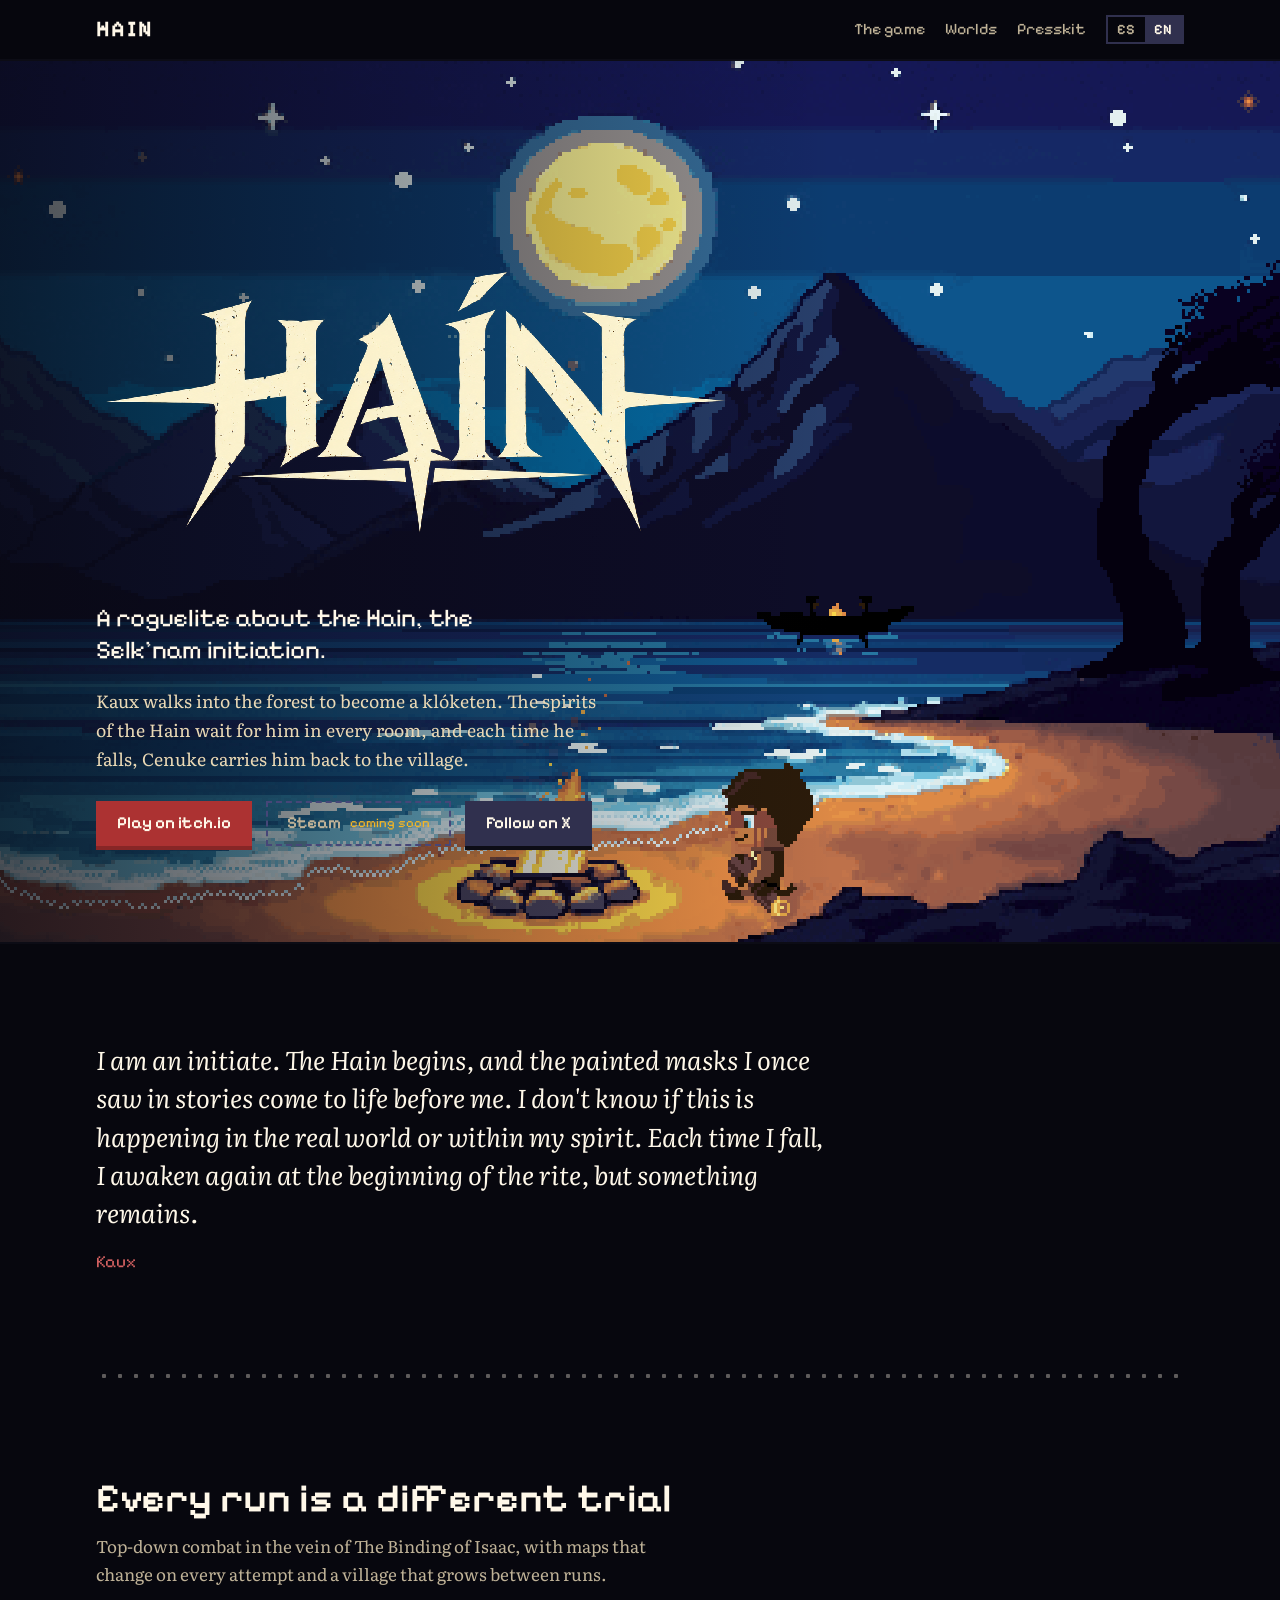
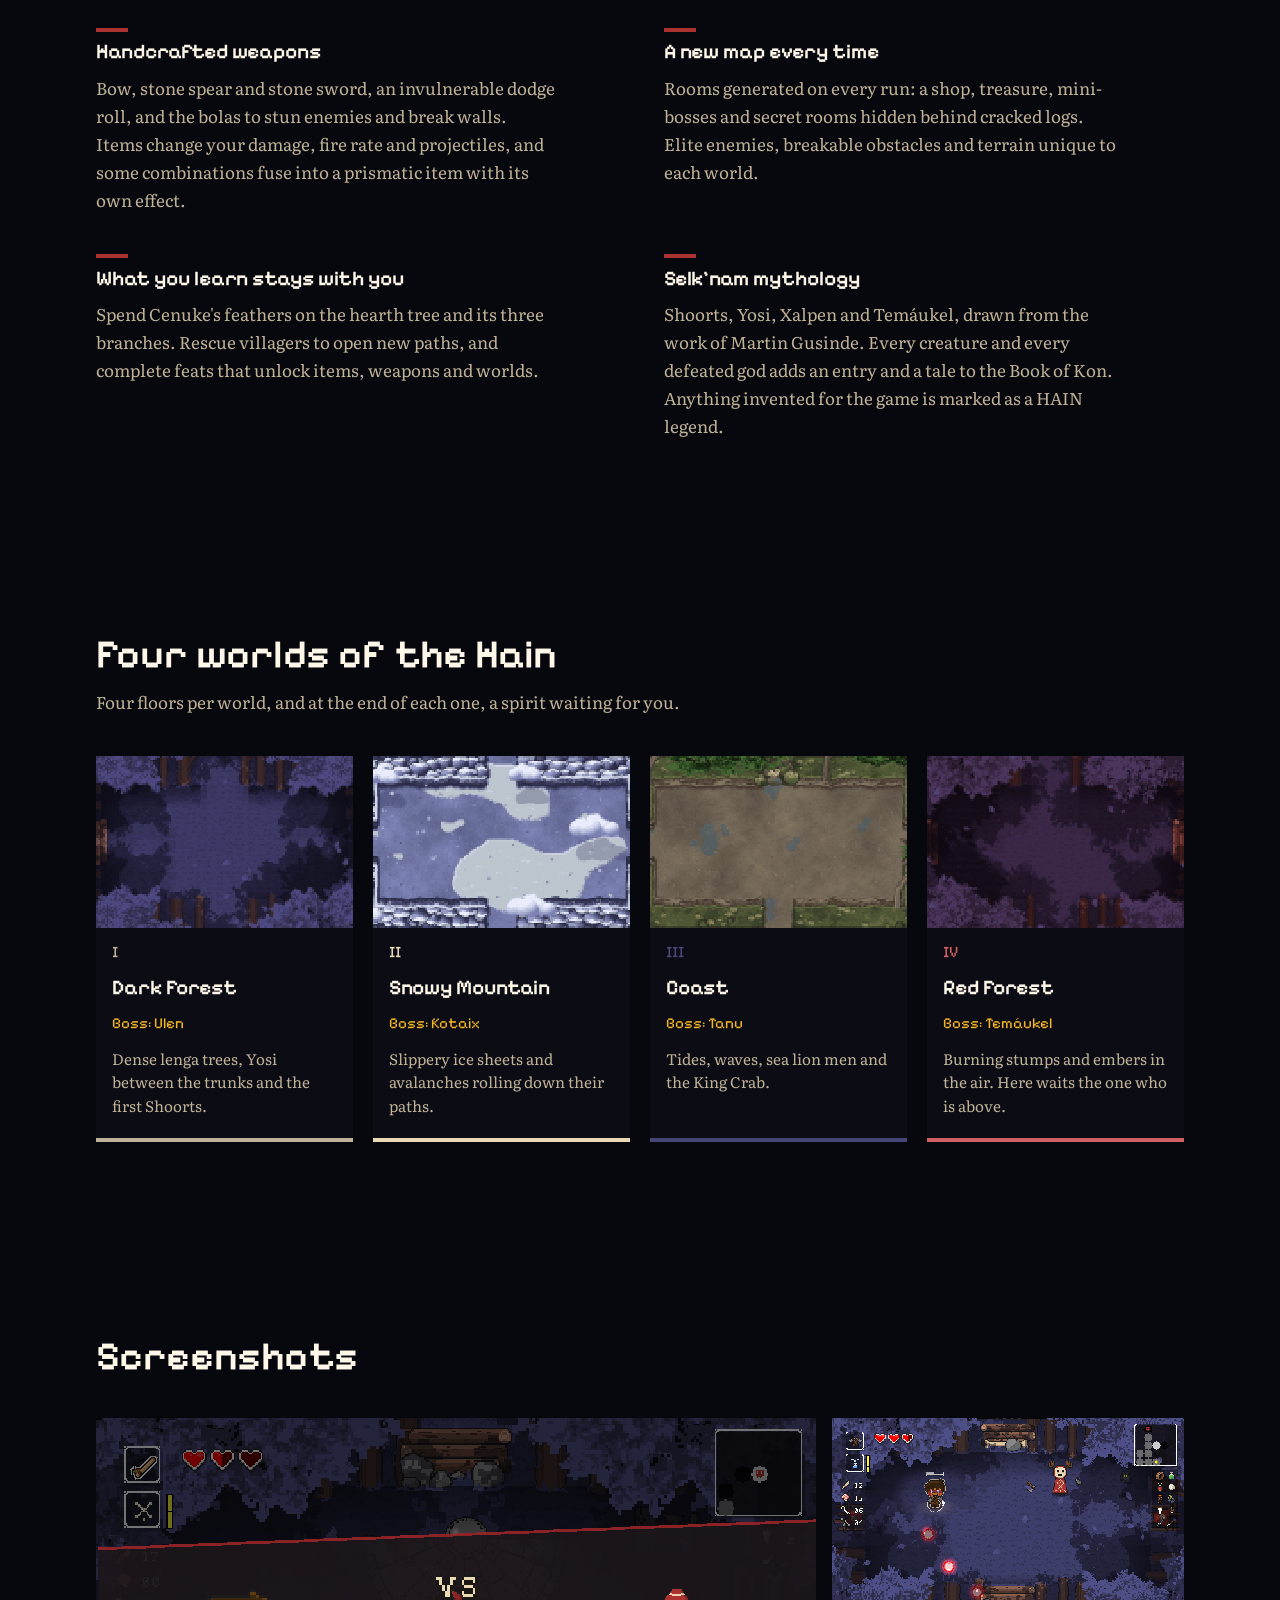
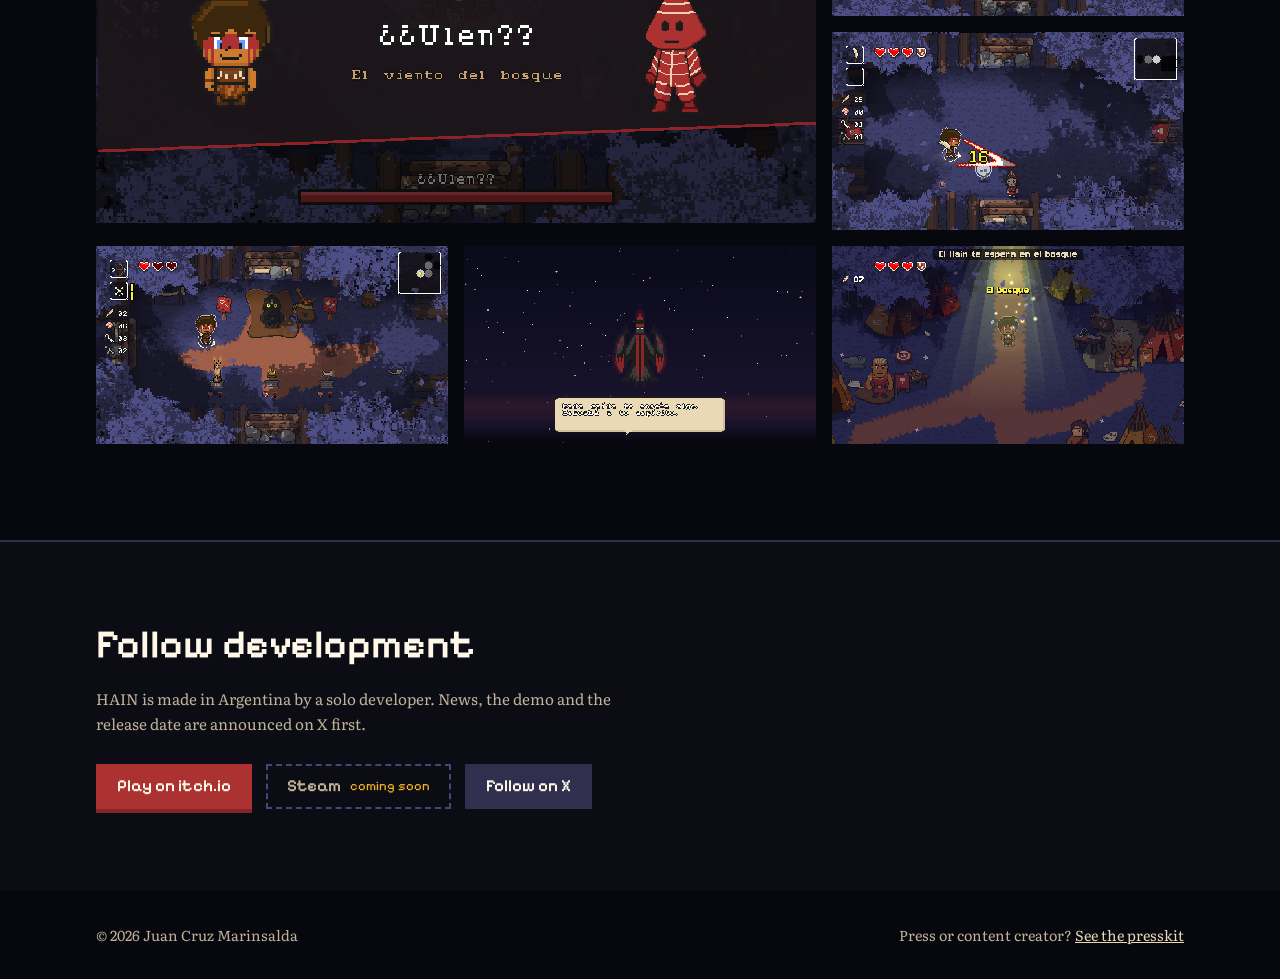
==== index.html @ 99f3ec99 "inicio de sitio y presskit" ====
<!doctype html>
<html lang="es">
<head>
<meta charset="utf-8">
<meta name="viewport" content="width=device-width, initial-scale=1, viewport-fit=cover">
<title>HAIN</title>
<meta name="claude:viewport-fit-sides" content="cover">
<meta name="description" content="HAIN: un roguelike de acción en pixel art sobre el Hain, la iniciación selk'nam de Tierra del Fuego.">
<link rel="preconnect" href="https://fonts.googleapis.com">
<link rel="preconnect" href="https://fonts.gstatic.com" crossorigin>
<link rel="stylesheet" href="https://fonts.googleapis.com/css2?family=Literata:ital,opsz,wght@0,7..72,400;0,7..72,600;1,7..72,400&family=Pixelify+Sans:wght@400;600;700&display=swap">
<link rel="stylesheet" href="style.css">
</head>
<body>

<header class="nav">
  <div class="wrap">
    <a class="brand" href="index.html">HAIN</a>
    <nav class="nav-links" aria-label="Secciones">
      <a href="#juego"><span class="es">El juego</span><span class="en">The game</span></a>
      <a href="#mundos"><span class="es">Mundos</span><span class="en">Worlds</span></a>
      <a href="presskit.html">Presskit</a>
      <span class="lang" role="group" aria-label="Idioma / Language">
        <button type="button" data-setlang="es" aria-pressed="true">ES</button>
        <button type="button" data-setlang="en" aria-pressed="false">EN</button>
      </span>
    </nav>
  </div>
</header>

<main>
  <section class="hero">
    <div class="scene" data-gif="img/hero.gif" data-size="480 × 270" aria-hidden="true"></div>
    <div class="wrap hero-in">
      <h1 class="title"><img src="img/titulo.png" alt="HAIN"></h1>
      <p class="tagline">
        <span class="es">Un roguelite sobre el Hain, la iniciación selk'nam.</span>
        <span class="en">A roguelite about the Hain, the Selk'nam initiation.</span>
      </p>
      <p class="lead">
        <span class="es">Kaux entra al bosque para convertirse en klóketen. Los espíritus del Hain lo esperan en cada sala, y cada vez que cae, Cenuke lo devuelve a la aldea.</span>
        <span class="en">Kaux walks into the forest to become a klóketen. The spirits of the Hain wait for him in every room, and each time he falls, Cenuke carries him back to the village.</span>
      </p>
      <div class="cta">
        <a class="btn primary" data-link="itch"><span class="es">Jugar en itch.io</span><span class="en">Play on itch.io</span></a>
        <a class="btn" data-link="steam">Steam <small class="soon" hidden><span class="es">próximamente</span><span class="en">coming soon</span></small></a>
        <a class="btn" data-link="x"><span class="es">Seguir en X</span><span class="en">Follow on X</span></a>
      </div>
    </div>
  </section>

  <section class="section" id="juego">
    <div class="wrap">
      <div class="voice">
        <blockquote>
          <p class="es">Soy un iniciado. Empieza el Hain, y las máscaras pintadas que vi en los relatos cobran vida frente a mí. No sé si esto pasa en el mundo o dentro de mi espíritu. Cada vez que caigo, despierto otra vez al principio del rito, pero algo queda.</p>
          <p class="en">I am an initiate. The Hain begins, and the painted masks I once saw in stories come to life before me. I don't know if this is happening in the real world or within my spirit. Each time I fall, I awaken again at the beginning of the rite, but something remains.</p>
        </blockquote>
        <cite>Kaux</cite>
      </div>
    </div>
  </section>

  <div class="wrap"><div class="paint" role="presentation"></div></div>

  <section class="section">
    <div class="wrap">
      <div class="section-head">
        <h2><span class="es">Cada partida es una prueba distinta</span><span class="en">Every run is a different trial</span></h2>
        <p>
          <span class="es">Combate de vista superior al estilo de The Binding of Isaac, con mapas que cambian en cada intento y una aldea que crece entre partidas.</span>
          <span class="en">Top-down combat in the vein of The Binding of Isaac, with maps that change on every attempt and a village that grows between runs.</span>
        </p>
      </div>
      <div class="features">
        <div class="feature">
          <h3><span class="es">Armas hechas a mano</span><span class="en">Handcrafted weapons</span></h3>
          <p><span class="es">Arco, lanza y espada de piedra, rodada con invulnerabilidad y la boleadora para aturdir y romper paredes. Los ítems cambian daño, cadencia y proyectiles, y algunas combinaciones se funden en un ítem prismático con un efecto propio.</span><span class="en">Bow, stone spear and stone sword, an invulnerable dodge roll, and the bolas to stun enemies and break walls. Items change your damage, fire rate and projectiles, and some combinations fuse into a prismatic item with its own effect.</span></p>
        </div>
        <div class="feature">
          <h3><span class="es">Un mapa nuevo cada vez</span><span class="en">A new map every time</span></h3>
          <p><span class="es">Salas generadas en cada partida: tienda, tesoro, mini-jefes y salas secretas escondidas detrás de troncos agrietados. Enemigos élite, obstáculos que se rompen y terreno propio de cada mundo.</span><span class="en">Rooms generated on every run: a shop, treasure, mini-bosses and secret rooms hidden behind cracked logs. Elite enemies, breakable obstacles and terrain unique to each world.</span></p>
        </div>
        <div class="feature">
          <h3><span class="es">Lo que aprendés se queda</span><span class="en">What you learn stays with you</span></h3>
          <p><span class="es">Con las plumas de Cenuke comprás mejoras en el árbol del fogón, con tres ramas. Rescatá aldeanos para abrir caminos nuevos y cumplí hazañas que desbloquean ítems, armas y mundos.</span><span class="en">Spend Cenuke's feathers on the hearth tree and its three branches. Rescue villagers to open new paths, and complete feats that unlock items, weapons and worlds.</span></p>
        </div>
        <div class="feature">
          <h3><span class="es">La mitología selk'nam</span><span class="en">Selk'nam mythology</span></h3>
          <p><span class="es">Shoorts, Yosi, Xalpen y Temáukel, a partir del trabajo de Martin Gusinde. Cada criatura y cada dios vencido suma una entrada y un relato al Libro de Kon. Lo inventado para el juego se marca como leyenda de HAIN.</span><span class="en">Shoorts, Yosi, Xalpen and Temáukel, drawn from the work of Martin Gusinde. Every creature and every defeated god adds an entry and a tale to the Book of Kon. Anything invented for the game is marked as a HAIN legend.</span></p>
        </div>
      </div>
    </div>
  </section>

  <section class="section" id="mundos">
    <div class="wrap">
      <div class="section-head">
        <h2><span class="es">Cuatro mundos del Hain</span><span class="en">Four worlds of the Hain</span></h2>
        <p><span class="es">Cuatro pisos por mundo, y al final de cada uno, un espíritu que te espera.</span><span class="en">Four floors per world, and at the end of each one, a spirit waiting for you.</span></p>
      </div>
      <div class="worlds">
        <article class="world" style="--c: var(--ash)">
          <div class="scene" data-gif="img/mundo1-bosque.gif" data-size="144 × 96" aria-hidden="true"></div>
          <span class="num">I</span>
          <h3><span class="es">Bosque Oscuro</span><span class="en">Dark Forest</span></h3>
          <span class="boss"><span class="es">Jefe</span><span class="en">Boss</span>: Ulen</span>
          <p class="desc"><span class="es">Lengas cerradas, Yosi entre los árboles y los primeros Shoorts.</span><span class="en">Dense lenga trees, Yosi between the trunks and the first Shoorts.</span></p>
        </article>
        <article class="world" style="--c: var(--sand)">
          <div class="scene" data-gif="img/mundo2-montana.gif" data-size="144 × 96" aria-hidden="true"></div>
          <span class="num">II</span>
          <h3><span class="es">Montaña Nevada</span><span class="en">Snowy Mountain</span></h3>
          <span class="boss"><span class="es">Jefe</span><span class="en">Boss</span>: Kotaix</span>
          <p class="desc"><span class="es">Placas de hielo que resbalan y avalanchas que bajan por sus sendas.</span><span class="en">Slippery ice sheets and avalanches rolling down their paths.</span></p>
        </article>
        <article class="world" style="--c: var(--indigo)">
          <div class="scene" data-gif="img/mundo3-costa.gif" data-size="144 × 96" aria-hidden="true"></div>
          <span class="num">III</span>
          <h3><span class="es">Costa</span><span class="en">Coast</span></h3>
          <span class="boss"><span class="es">Jefe</span><span class="en">Boss</span>: Tanu</span>
          <p class="desc"><span class="es">Marea, olas, hombres lobo marino y la Rey Centolla.</span><span class="en">Tides, waves, sea lion men and the King Crab.</span></p>
        </article>
        <article class="world" style="--c: var(--red-hi)">
          <div class="scene" data-gif="img/mundo4-bosque-rojo.gif" data-size="144 × 96" aria-hidden="true"></div>
          <span class="num">IV</span>
          <h3><span class="es">Bosque Rojo</span><span class="en">Red Forest</span></h3>
          <span class="boss"><span class="es">Jefe</span><span class="en">Boss</span>: Temáukel</span>
          <p class="desc"><span class="es">Tocones que arden y brasas en el aire. Acá espera el que está arriba.</span><span class="en">Burning stumps and embers in the air. Here waits the one who is above.</span></p>
        </article>
      </div>
    </div>
  </section>

  <section class="section" id="capturas">
    <div class="wrap">
      <div class="section-head">
        <h2><span class="es">Capturas</span><span class="en">Screenshots</span></h2>
      </div>
      <div class="shots">
        <div class="shot" data-img="img/capturas/captura-1-ulen.png"><div><span class="es">Contra Ulen</span><span class="en">Fighting Ulen</span><span class="es">Captura pendiente</span><span class="en">Screenshot pending</span></div></div>
        <div class="shot" data-img="img/capturas/captura-2-balas.png"><div><span class="es">Combate con balas</span><span class="en">Bullet combat</span><span class="es">Captura pendiente</span><span class="en">Screenshot pending</span></div></div>
        <div class="shot" data-img="img/capturas/captura-3-golpe.png"><div><span class="es">Golpe con número</span><span class="en">Damage numbers</span><span class="es">Captura pendiente</span><span class="en">Screenshot pending</span></div></div>
        <div class="shot" data-img="img/capturas/captura-4-tienda.png"><div><span class="es">La tienda</span><span class="en">The shop</span><span class="es">Captura pendiente</span><span class="en">Screenshot pending</span></div></div>
        <div class="shot" data-img="img/capturas/captura-5-cenuke.png"><div><span class="es">Cenuke</span><span class="en">Cenuke</span><span class="es">Captura pendiente</span><span class="en">Screenshot pending</span></div></div>
        <div class="shot" data-img="img/capturas/captura-6-aldea.png"><div><span class="es">La aldea</span><span class="en">The village</span><span class="es">Captura pendiente</span><span class="en">Screenshot pending</span></div></div>
      </div>
    </div>
  </section>
</main>

<section class="closing">
  <div class="wrap">
    <h2><span class="es">Seguí el desarrollo</span><span class="en">Follow development</span></h2>
    <p class="note"><span class="es">HAIN se hace en Argentina, por un solo desarrollador. Las novedades, la demo y la fecha de salida se anuncian primero en X.</span><span class="en">HAIN is made in Argentina by a solo developer. News, the demo and the release date are announced on X first.</span></p>
    <div class="cta">
      <a class="btn primary" data-link="itch"><span class="es">Jugar en itch.io</span><span class="en">Play on itch.io</span></a>
      <a class="btn" data-link="steam">Steam <small class="soon" hidden><span class="es">próximamente</span><span class="en">coming soon</span></small></a>
      <a class="btn" data-link="x"><span class="es">Seguir en X</span><span class="en">Follow on X</span></a>
    </div>
  </div>
</section>

<footer>
  <div class="wrap">
    <span>© 2026 Juan Cruz Marinsalda</span>
    <span><span class="es">¿Sos prensa o creador de contenido?</span><span class="en">Press or content creator?</span> <a href="presskit.html"><span class="es">Ver el presskit</span><span class="en">See the presskit</span></a></span>
  </div>
</footer>

<script src="site.js"></script>
</body>
</html>
---- style.css ----
/* HAIN: noche selk'nam. Columna alineada a la izquierda; las escenas pixel art son lo único llamativo. */
:root {
  --night: #07070E;   /* fondo */
  --sky: #0C0C15;     /* superficies */
  --dusk: #30304E;    /* bordes, botones secundarios */
  --indigo: #464678;
  --bone: #FFF8E9;    /* títulos */
  --sand: #EAD9B5;    /* texto */
  --ash: #BFB297;     /* texto secundario */
  --red: #AC3232;     /* acción principal, luces rojas */
  --red-hi: #D46161;
  --blood: #872626;
  --ochre: #F5B624;   /* info importante (como en la UI del juego) */
  --display: "Pixelify Sans", ui-monospace, "Courier New", monospace;
  --body: "Literata", Georgia, "Times New Roman", serif;
  color-scheme: dark;
  padding-top: env(safe-area-inset-top, 0px);
  padding-bottom: env(safe-area-inset-bottom, 0px);
}

*, *::before, *::after { box-sizing: border-box; }
html { scroll-behavior: smooth; }
body {
  margin: 0;
  background: var(--night);
  color: var(--sand);
  font-family: var(--body);
  font-size: 1.0625rem;
  line-height: 1.65;
  -webkit-font-smoothing: antialiased;
}
body::before {
  content: ""; position: fixed; inset: 0 0 auto;
  height: env(safe-area-inset-top, 0px); z-index: 10; background: var(--night);
}
img { max-width: 100%; }
[hidden] { display: none !important; }

/* Idiomas */
:root[data-lang="en"] .es { display: none !important; }
:root:not([data-lang="en"]) .en { display: none !important; }

h1, h2, h3 { font-family: var(--display); color: var(--bone); font-weight: 600; line-height: 1.1; text-wrap: balance; margin: 0; }
h2 { font-size: clamp(1.75rem, 4vw, 2.5rem); }
h3 { font-size: 1.3rem; }
p { margin: 0; }
a { color: var(--ochre); }
:focus-visible { outline: 3px solid var(--ochre); outline-offset: 3px; }

.wrap {
  width: 100%; max-width: 1120px; margin: 0 auto;
  padding-left: max(16px, env(safe-area-inset-left, 0px));
  padding-right: max(16px, env(safe-area-inset-right, 0px));
}

/* Barra superior */
.nav {
  position: sticky; top: env(safe-area-inset-top, 0px); z-index: 20;
  background: color-mix(in srgb, var(--night) 88%, transparent);
  backdrop-filter: blur(6px);
  border-bottom: 2px solid var(--sky);
}
.nav .wrap { display: flex; align-items: center; gap: 1.5rem; padding-block: .7rem; flex-wrap: wrap; }
.brand { font-family: var(--display); font-weight: 700; font-size: 1.4rem; color: var(--bone); text-decoration: none; letter-spacing: .06em; }
.nav-links { display: flex; gap: 1.25rem; margin-left: auto; align-items: center; flex-wrap: wrap; }
.nav-links a { font-family: var(--display); color: var(--ash); text-decoration: none; font-size: 1rem; }
.nav-links a:hover, .nav-links a[aria-current="page"] { color: var(--bone); }
.lang { display: inline-flex; border: 2px solid var(--dusk); }
.lang button {
  font: 600 .9rem var(--display); background: transparent; color: var(--ash);
  border: 0; padding: .25rem .6rem; cursor: pointer;
}
.lang button[aria-pressed="true"] { background: var(--dusk); color: var(--bone); }

/* Escenas pixel art */
.scene { display: block; width: 100%; max-width: 100%; background: var(--sky); position: relative; overflow: hidden; }
.scene img { display: block; width: 100%; height: 100%; object-fit: cover; object-position: center bottom; image-rendering: pixelated; image-rendering: crisp-edges; }
.scene[data-empty]::after {
  content: attr(data-gif) "  ·  " attr(data-size) " px";
  position: absolute; right: .75rem; bottom: .6rem; left: .75rem; text-align: right;
  font: 400 .8rem var(--display); color: var(--ash); opacity: .7;
}
.world .scene[data-empty] { outline: 2px dashed var(--dusk); outline-offset: -2px; }
.world .scene[data-empty]::after { text-align: center; bottom: 50%; transform: translateY(50%); }

/* Hero */
.hero { position: relative; overflow: hidden; border-bottom: 2px solid var(--sky); }
.hero .scene { position: absolute; inset: 0; height: 100%; }
.hero::after { content: ""; position: absolute; inset: 0; background: linear-gradient(90deg, color-mix(in srgb, var(--night) 70%, transparent) 0%, transparent 65%); pointer-events: none; }
.hero-in { position: relative; z-index: 1; padding-block: clamp(5rem, 14vw, 10rem) clamp(3rem, 8vw, 6rem); display: grid; gap: 1.25rem; justify-items: start; }
.title {
  font-size: clamp(5rem, 18vw, 11rem); font-weight: 700; letter-spacing: .04em; line-height: .9;
  text-shadow: .05em .05em 0 var(--blood), .1em .1em 0 var(--night);
}
.tagline { font-family: var(--display); font-size: clamp(1.2rem, 2.6vw, 1.6rem); color: var(--bone); max-width: 30ch; line-height: 1.25; }
.lead { max-width: 52ch; color: var(--sand); font-size: 1.1rem; }

.cta { display: flex; flex-wrap: wrap; gap: .9rem; margin-top: .5rem; }
.btn {
  font: 600 1.05rem var(--display); display: inline-flex; align-items: center; gap: .5em;
  padding: .75em 1.25em; color: var(--bone); background: var(--dusk); text-decoration: none;
  border: 0; cursor: pointer; box-shadow: 0 4px 0 var(--sky);
  transition: transform .12s, box-shadow .12s;
}
.btn.primary { background: var(--red); box-shadow: 0 4px 0 var(--blood); }
.btn:hover { transform: translateY(-2px); box-shadow: 0 6px 0 var(--sky); }
.btn.primary:hover { box-shadow: 0 6px 0 var(--blood); }
.btn:active { transform: translateY(2px); box-shadow: 0 2px 0 var(--sky); }
.btn[aria-disabled="true"] {
  background: transparent; color: var(--ash); box-shadow: none; cursor: default;
  outline: 2px dashed var(--indigo); outline-offset: -2px; transform: none;
}
.btn small { font-size: .78em; color: var(--ochre); font-weight: 400; }

/* Secciones */
.section { padding-block: clamp(3.5rem, 8vw, 6rem); }
.section-head { display: grid; gap: .75rem; margin-bottom: 2.5rem; max-width: 60ch; }
.section-head p { color: var(--ash); }
.paint { height: 8px; background: radial-gradient(circle, var(--bone) 2px, transparent 2.5px) 0 50% / 16px 8px repeat-x; opacity: .35; }

/* Cita */
.voice { display: grid; gap: 1rem; max-width: 46rem; }
.voice blockquote { margin: 0; font-style: italic; font-size: clamp(1.25rem, 2.6vw, 1.6rem); line-height: 1.5; color: var(--bone); }
.voice cite { font-family: var(--display); font-style: normal; color: var(--red-hi); }

/* Características */
.features { display: grid; grid-template-columns: repeat(2, minmax(0, 1fr)); gap: 2.5rem 3rem; }
.feature { display: grid; gap: .6rem; align-content: start; min-width: 0; }
.feature::before { content: ""; width: 32px; height: 4px; background: var(--red); }
.feature p { color: var(--ash); max-width: 46ch; }

/* Mundos */
.worlds { display: grid; grid-template-columns: repeat(4, minmax(0, 1fr)); gap: 1.25rem; }
.world { display: grid; gap: .7rem; align-content: start; background: var(--sky); padding-bottom: 1.25rem; border-bottom: 4px solid var(--c, var(--dusk)); min-width: 0; }
.world .scene { aspect-ratio: 3 / 2; }
.world > :not(.scene) { padding-inline: 1rem; }
.world .num { font-family: var(--display); color: var(--c); font-size: 1rem; }
.world .boss { font-family: var(--display); color: var(--ochre); font-size: .95rem; }
.world p.desc { color: var(--ash); font-size: .95rem; line-height: 1.55; }

/* Capturas (pendientes) */
.shots { display: grid; grid-template-columns: repeat(3, minmax(0, 1fr)); gap: 1rem; }
.shots .shot:first-child { grid-column: span 2; grid-row: span 2; }
.shot {
  aspect-ratio: 16 / 9; max-width: 100%; display: grid; place-items: center; text-align: center;
  border: 2px dashed var(--dusk); background: var(--sky); color: var(--ash); padding: 1rem;
  font-family: var(--display); font-size: .95rem; min-width: 0;
}
.shot span { display: block; color: var(--bone); font-size: 1.1rem; }
.shot span:nth-child(n+3) { color: var(--ash); font-size: .85rem; margin-top: .25rem; }
.shot .fname { color: var(--indigo); font-size: .75rem; margin-top: .6rem; overflow-wrap: anywhere; }
.shot.has-img { padding: 0; border: 0; display: block; background: var(--sky); }
.shot.has-img img, .shot.has-img a { display: block; width: 100%; height: 100%; }
.shot.has-img img { object-fit: cover; image-rendering: pixelated; image-rendering: crisp-edges; }
.shot.contain.has-img img { object-fit: contain; padding: 1.25rem; }
.shot.has-img a:hover img { opacity: .85; }
.facts a[aria-disabled="true"] { color: var(--ash); }

/* Cierre */
.closing { background: var(--sky); border-top: 2px solid var(--dusk); }
.closing .wrap { display: grid; gap: 1.25rem; padding-block: clamp(3rem, 7vw, 5rem); justify-items: start; }
.note { color: var(--ash); font-size: .95rem; max-width: 62ch; }

footer { border-top: 2px solid var(--sky); }
footer .wrap { display: flex; flex-wrap: wrap; gap: 1rem 2rem; justify-content: space-between; padding-block: 2rem; color: var(--ash); font-size: .9rem; }
footer a { color: var(--sand); }

/* Presskit */
.pk-hero { position: relative; overflow: hidden; border-bottom: 2px solid var(--sky); }
.pk-hero .scene { position: absolute; inset: 0; height: 100%; opacity: .8; }
.pk-hero .wrap { position: relative; padding-block: clamp(3.5rem, 9vw, 6rem) 2.5rem; display: grid; gap: .75rem; }
.pk-hero h1 { font-size: clamp(3rem, 10vw, 5.5rem); text-shadow: .05em .05em 0 var(--blood); }
.pk-hero p { font-family: var(--display); color: var(--bone); font-size: 1.2rem; }

.pk { display: grid; grid-template-columns: 300px minmax(0, 1fr); gap: 3.5rem; padding-block: 3.5rem 5rem; align-items: start; }
.facts { position: sticky; top: calc(env(safe-area-inset-top, 0px) + 5rem); background: var(--sky); border-top: 4px solid var(--red); padding: 1.5rem; display: grid; gap: 1.1rem; }
.facts h2 { font-size: 1.4rem; }
.facts dl { margin: 0; display: grid; gap: .9rem; }
.facts dt { font-family: var(--display); color: var(--ash); font-size: .85rem; }
.facts dd { margin: 0; color: var(--bone); font-size: .98rem; line-height: 1.45; overflow-wrap: anywhere; }
.facts dd .tbd { color: var(--ochre); }
.facts ul { list-style: none; padding: 0; margin: 0; display: grid; gap: .2rem; }

.pk-main { display: grid; gap: 3.5rem; min-width: 0; }
.pk-block { display: grid; gap: 1rem; min-width: 0; }
.pk-block > p, .pk-block li { max-width: 66ch; }
.pk-block ul { margin: 0; padding-left: 1.2em; display: grid; gap: .5rem; }
.pk-block li::marker { color: var(--red-hi); }
.short-desc { font-size: 1.2rem; color: var(--bone); line-height: 1.55; }
.pk-shots { display: grid; grid-template-columns: repeat(2, minmax(0, 1fr)); gap: 1rem; }
.pk-promo { display: grid; grid-template-columns: repeat(4, minmax(0, 1fr)); gap: 1rem; }
.pk-promo .shot { aspect-ratio: 1 / 1; }
.pk-block h3 { margin-top: 1rem; }
.video-slot.has-video { padding: 0; border: 0; display: block; background: var(--night); }
.video-slot video { display: block; width: 100%; height: 100%; }
.pk-art { display: grid; grid-template-columns: 2fr 1fr; gap: 1rem; }
.pk-art .shot { aspect-ratio: auto; min-height: 160px; }

.contact { display: flex; flex-wrap: wrap; align-items: center; gap: .75rem; }
.mail { font-family: var(--display); font-size: 1.25rem; color: var(--bone); background: var(--sky); padding: .5rem .9rem; border: 2px solid var(--dusk); user-select: all; overflow-wrap: anywhere; }
.copy-msg { color: var(--ochre); font-family: var(--display); font-size: .95rem; }

.credits { display: grid; gap: .3rem; }
.credits strong { font-family: var(--display); color: var(--bone); font-weight: 600; font-size: 1.15rem; }

/* Título en PNG */
.title img {
  display: block;
  width: clamp(260px, 55vw, 640px);
  height: auto;
  image-rendering: pixelated;
  image-rendering: crisp-edges;
}

@media (max-width: 900px) {
  .worlds { grid-template-columns: repeat(2, minmax(0, 1fr)); }
  .pk { grid-template-columns: minmax(0, 1fr); gap: 2.5rem; }
  .facts { position: static; }
}
@media (max-width: 640px) {
  .features, .worlds, .shots, .pk-shots, .pk-art { grid-template-columns: minmax(0, 1fr); }
  .pk-promo { grid-template-columns: repeat(2, minmax(0, 1fr)); }
  .shots .shot:first-child { grid-column: auto; grid-row: auto; }
  .nav-links { margin-left: 0; width: 100%; justify-content: space-between; }
  .nav .wrap { gap: .5rem; }
}
@media (prefers-reduced-motion: reduce) {
  html { scroll-behavior: auto; }
  .btn { transition: none; }
}
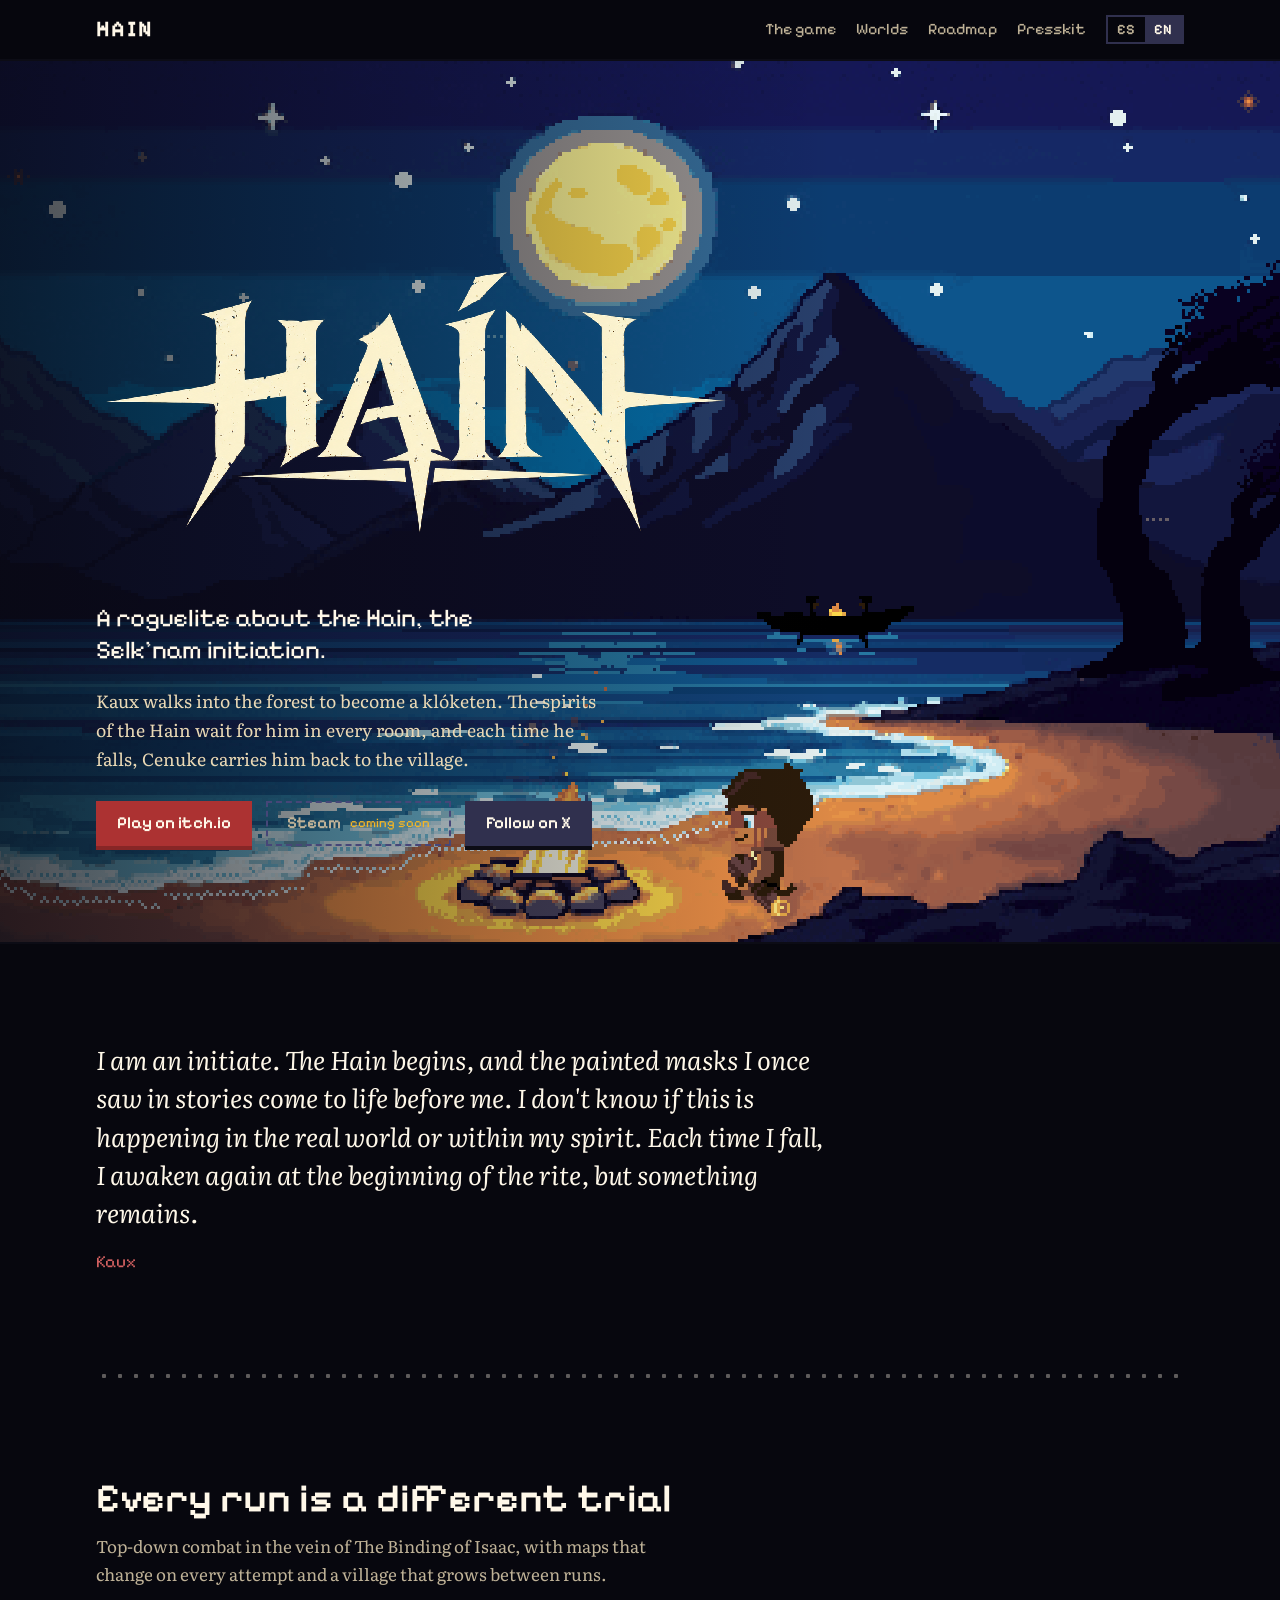
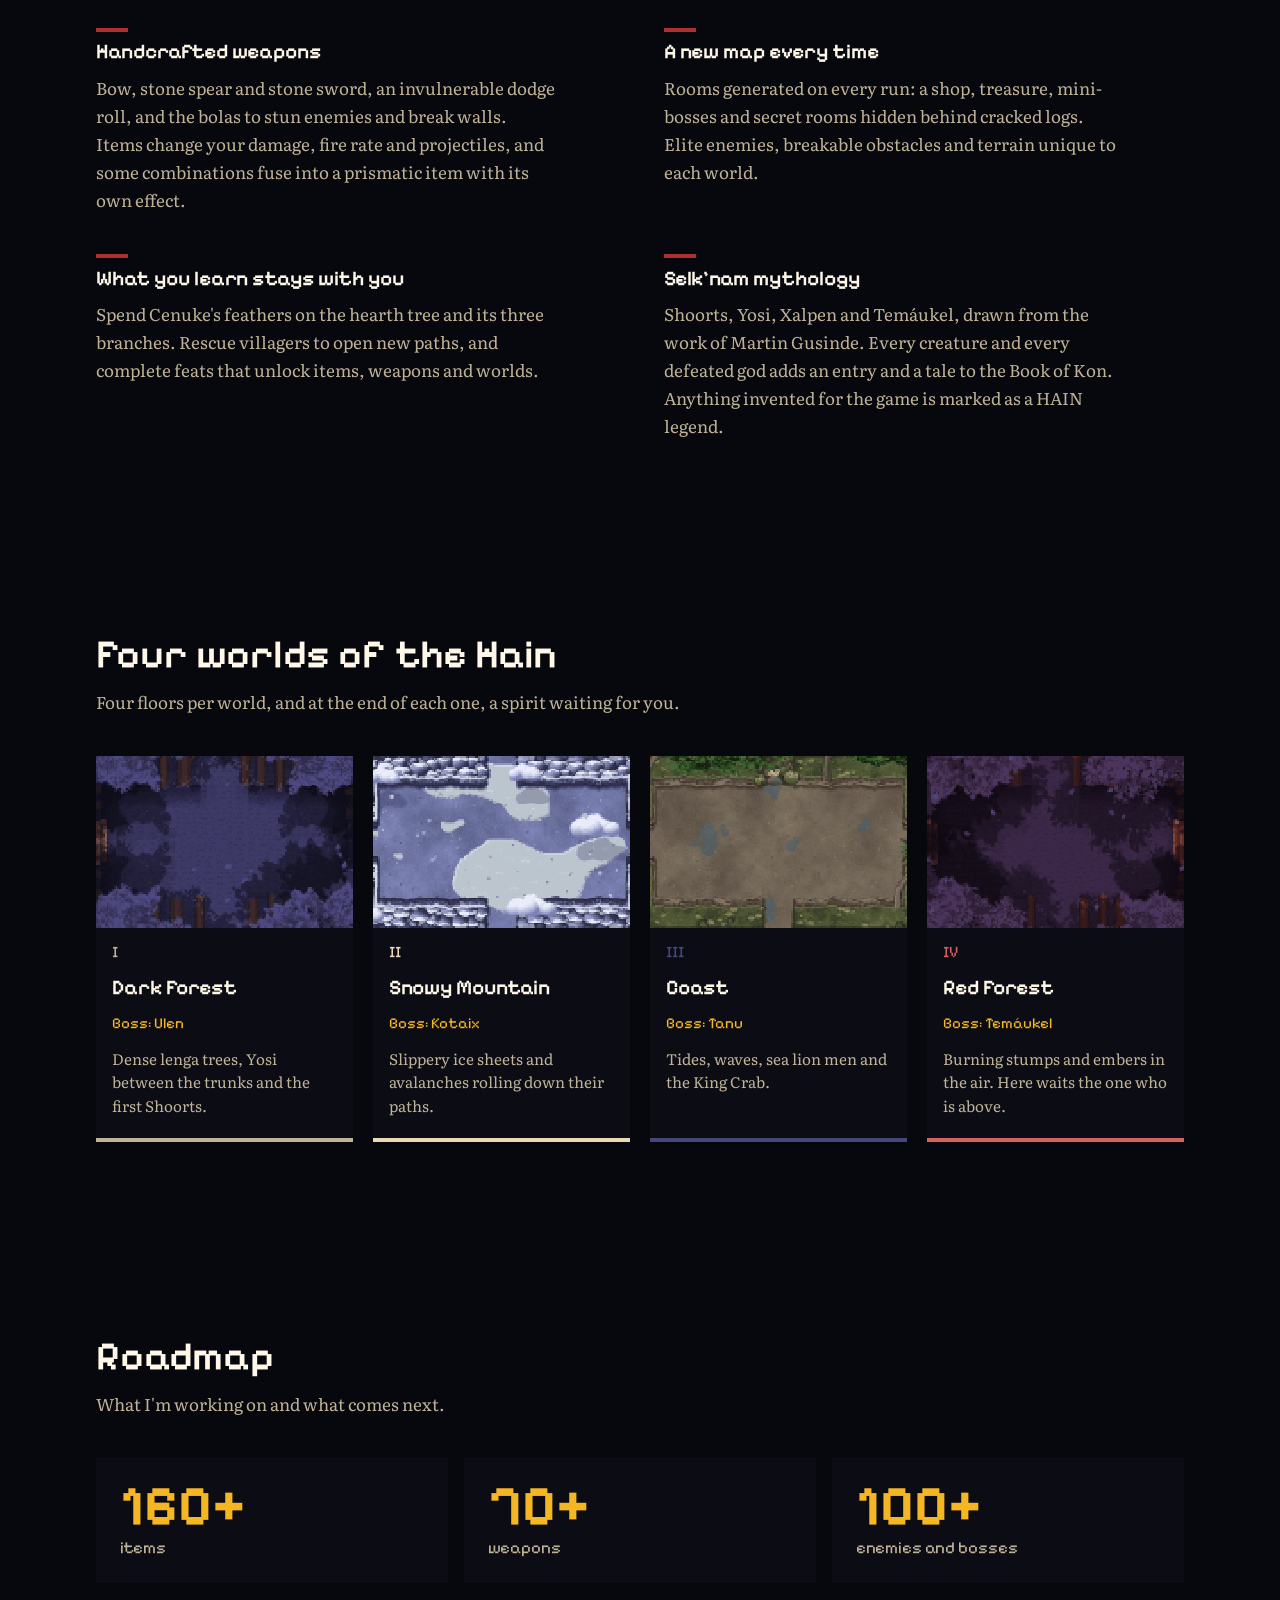
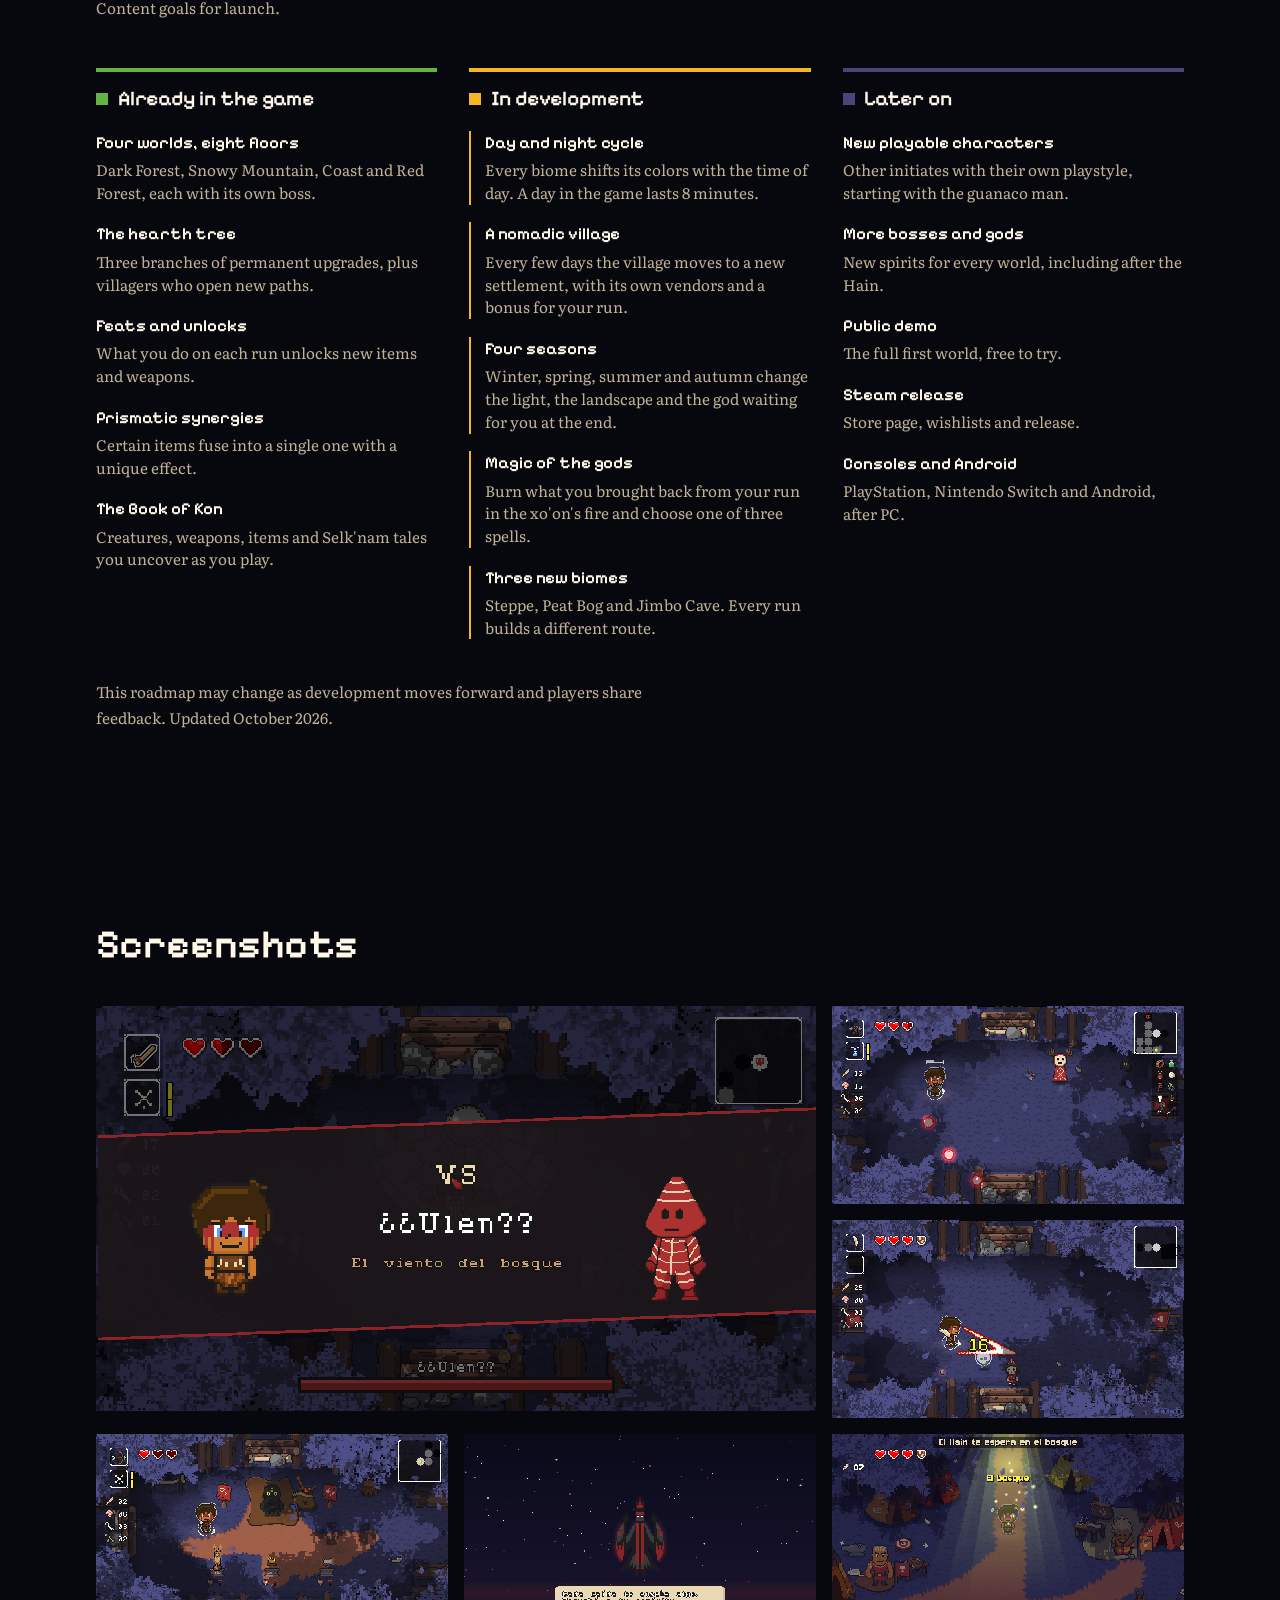
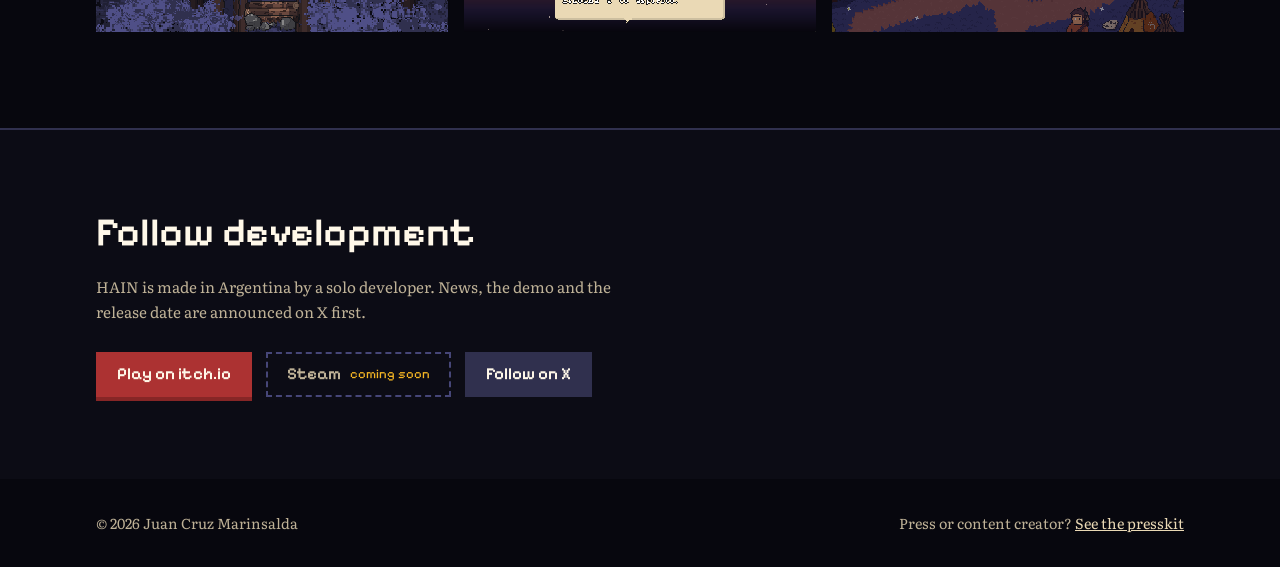
==== commit 23797d11: "nuevo roadmap" ====
--- a/index.html
+++ b/index.html
@@ -19,6 +19,7 @@
     <nav class="nav-links" aria-label="Secciones">
       <a href="#juego"><span class="es">El juego</span><span class="en">The game</span></a>
       <a href="#mundos"><span class="es">Mundos</span><span class="en">Worlds</span></a>
+      <a href="#roadmap">Roadmap</a>
       <a href="presskit.html">Presskit</a>
       <span class="lang" role="group" aria-label="Idioma / Language">
         <button type="button" data-setlang="es" aria-pressed="true">ES</button>
@@ -132,6 +133,69 @@
     </div>
   </section>
 
+  <section class="section" id="roadmap">
+    <div class="wrap">
+      <div class="section-head">
+        <h2>Roadmap</h2>
+        <p><span class="es">En qué estoy trabajando y qué viene después.</span><span class="en">What I'm working on and what comes next.</span></p>
+      </div>
+      <div class="goals">
+        <div class="goal"><span class="goal-n">160+</span><span class="es">ítems</span><span class="en">items</span></div>
+        <div class="goal"><span class="goal-n">70+</span><span class="es">armas</span><span class="en">weapons</span></div>
+        <div class="goal"><span class="goal-n">100+</span><span class="es">enemigos y jefes</span><span class="en">enemies and bosses</span></div>
+      </div>
+      <p class="goals-note"><span class="es">Las metas de contenido para el lanzamiento.</span><span class="en">Content goals for launch.</span></p>
+      <div class="roadmap">
+        <div class="rm-col rm-done">
+          <h3><span class="es">Ya en el juego</span><span class="en">Already in the game</span></h3>
+          <ul>
+            <li><strong><span class="es">Cuatro mundos, 8 pisos</span><span class="en">Four worlds, eight floors</span></strong>
+              <span class="es">Bosque Oscuro, Montaña Nevada, Costa y Bosque Rojo, cada uno con su jefe.</span><span class="en">Dark Forest, Snowy Mountain, Coast and Red Forest, each with its own boss.</span></li>
+            <li><strong><span class="es">El árbol del fogón</span><span class="en">The hearth tree</span></strong>
+              <span class="es">Tres ramas de mejoras permanentes y aldeanos que abren caminos nuevos.</span><span class="en">Three branches of permanent upgrades, plus villagers who open new paths.</span></li>
+            <li><strong><span class="es">Hazañas y desbloqueos</span><span class="en">Feats and unlocks</span></strong>
+              <span class="es">Lo que hacés en cada partida desbloquea ítems y armas nuevas.</span><span class="en">What you do on each run unlocks new items and weapons.</span></li>
+            <li><strong><span class="es">Sinergias prismáticas</span><span class="en">Prismatic synergies</span></strong>
+              <span class="es">Ciertos ítems se funden en uno solo con un efecto único.</span><span class="en">Certain items fuse into a single one with a unique effect.</span></li>
+            <li><strong><span class="es">El Libro de Kon</span><span class="en">The Book of Kon</span></strong>
+              <span class="es">Criaturas, armas, ítems y relatos selk'nam que vas descubriendo.</span><span class="en">Creatures, weapons, items and Selk'nam tales you uncover as you play.</span></li>
+          </ul>
+        </div>
+        <div class="rm-col rm-wip">
+          <h3><span class="es">En desarrollo</span><span class="en">In development</span></h3>
+          <ul>
+            <li><strong><span class="es">Ciclo de día y noche</span><span class="en">Day and night cycle</span></strong>
+              <span class="es">Cada bioma cambia de colores con la hora. Un día del juego dura 8 minutos.</span><span class="en">Every biome shifts its colors with the time of day. A day in the game lasts 8 minutes.</span></li>
+            <li><strong><span class="es">Una aldea nómade</span><span class="en">A nomadic village</span></strong>
+              <span class="es">La aldea se muda cada pocos días a un asentamiento nuevo que marca el bioma de inicio de cada partida, con sus propios vendedores y una ventaja para la partida.</span><span class="en">Every few days the village moves to a new settlement, with its own vendors and a bonus for your run.</span></li>
+            <li><strong><span class="es">Cuatro estaciones</span><span class="en">Four seasons</span></strong>
+              <span class="es">Invierno, primavera, verano y otoño cambian la luz, el paisaje y el dios que te espera al final.</span><span class="en">Winter, spring, summer and autumn change the light, the landscape and the god waiting for you at the end.</span></li>
+            <li><strong><span class="es">Magias de los dioses</span><span class="en">Magic of the gods</span></strong>
+              <span class="es">Quemás lo que trajiste de la partida en el fuego del xo'on y elegís una de tres magias.</span><span class="en">Burn what you brought back from your run in the xo'on's fire and choose one of three spells.</span></li>
+            <li><strong><span class="es">Tres biomas nuevos</span><span class="en">Three new biomes</span></strong>
+              <span class="es">Estepa, Turbal y la Cueva de Jimbo. Cada partida arma un recorrido distinto.</span><span class="en">Steppe, Peat Bog and Jimbo Cave. Every run builds a different route.</span></li>
+          </ul>
+        </div>
+        <div class="rm-col rm-later">
+          <h3><span class="es">Más adelante</span><span class="en">Later on</span></h3>
+          <ul>
+            <li><strong><span class="es">Personajes jugables nuevos</span><span class="en">New playable characters</span></strong>
+              <span class="es">Otros iniciados con su propia forma de jugar, empezando por el hombre guanaco.</span><span class="en">Other initiates with their own playstyle, starting with the guanaco man.</span></li>
+            <li><strong><span class="es">Más jefes y dioses</span><span class="en">More bosses and gods</span></strong>
+              <span class="es">Nuevos espíritus para cada mundo, también después del Hain.</span><span class="en">New spirits for every world, including after the Hain.</span></li>
+            <li><strong><span class="es">Demo pública</span><span class="en">Public demo</span></strong>
+              <span class="es">El primer mundo completo para probar.</span><span class="en">The full first world, free to try.</span></li>
+            <li><strong><span class="es">Lanzamiento en Steam</span><span class="en">Steam release</span></strong>
+              <span class="es">Página de la tienda, lista de deseados y salida.</span><span class="en">Store page, wishlists and release.</span></li>
+            <li><strong><span class="es">Consolas y Android</span><span class="en">Consoles and Android</span></strong>
+              <span class="es">PlayStation, Nintendo Switch y Android, después de PC.</span><span class="en">PlayStation, Nintendo Switch and Android, after PC.</span></li>
+          </ul>
+        </div>
+      </div>
+      <p class="note rm-note"><span class="es">El roadmap puede cambiar según cómo avance el desarrollo y lo que digan los jugadores. Actualizado en octubre de 2026.</span><span class="en">This roadmap may change as development moves forward and players share feedback. Updated October 2026.</span></p>
+    </div>
+  </section>
+
   <section class="section" id="capturas">
     <div class="wrap">
       <div class="section-head">
--- a/style.css
+++ b/style.css
@@ -11,6 +11,7 @@
   --red-hi: #D46161;
   --blood: #872626;
   --ochre: #F5B624;   /* info importante (como en la UI del juego) */
+  --green: #66B144;   /* hecho (verde = suma, como en la UI del juego) */
   --display: "Pixelify Sans", ui-monospace, "Courier New", monospace;
   --body: "Literata", Georgia, "Times New Roman", serif;
   color-scheme: dark;
@@ -137,6 +138,26 @@
 .world .num { font-family: var(--display); color: var(--c); font-size: 1rem; }
 .world .boss { font-family: var(--display); color: var(--ochre); font-size: .95rem; }
 .world p.desc { color: var(--ash); font-size: .95rem; line-height: 1.55; }
+
+/* Roadmap */
+section[id] { scroll-margin-top: calc(env(safe-area-inset-top, 0px) + 4.5rem); }
+.goals { display: grid; grid-template-columns: repeat(3, minmax(0, 1fr)); gap: 1rem; }
+.goal { display: grid; gap: .1rem; background: var(--sky); padding: 1.25rem 1.5rem; color: var(--ash); font-family: var(--display); font-size: 1.05rem; }
+.goal-n { color: var(--ochre); font-size: clamp(2.5rem, 6vw, 3.5rem); font-weight: 700; line-height: 1; font-variant-numeric: tabular-nums; }
+.goals-note { color: var(--ash); font-size: .95rem; margin-top: .75rem; margin-bottom: 3rem; }
+.roadmap { display: grid; grid-template-columns: repeat(3, minmax(0, 1fr)); gap: 2rem; align-items: start; }
+.rm-col { display: grid; gap: 1.25rem; min-width: 0; border-top: 4px solid var(--rm); padding-top: 1rem; }
+.rm-col h3 { display: flex; align-items: center; gap: .6rem; }
+.rm-col h3::before { content: ""; width: 12px; height: 12px; background: var(--rm); flex: none; }
+.rm-done { --rm: var(--green); }
+.rm-wip { --rm: var(--ochre); }
+.rm-later { --rm: var(--indigo); }
+.rm-col ul { list-style: none; margin: 0; padding: 0; display: grid; gap: 1.1rem; }
+.rm-col li { display: grid; gap: .2rem; color: var(--ash); font-size: .95rem; line-height: 1.5; }
+.rm-col li strong { font-family: var(--display); font-weight: 600; color: var(--bone); font-size: 1.05rem; }
+.rm-wip li { border-left: 2px solid var(--ochre); padding-left: .85rem; }
+.rm-note { margin-top: 2.5rem; }
+.pk-block li strong { font-family: var(--display); font-weight: 600; color: var(--bone); display: block; }
 
 /* Capturas (pendientes) */
 .shots { display: grid; grid-template-columns: repeat(3, minmax(0, 1fr)); gap: 1rem; }
@@ -213,6 +234,7 @@
 }
 
 @media (max-width: 900px) {
+  .roadmap { grid-template-columns: minmax(0, 1fr); gap: 2.5rem; }
   .worlds { grid-template-columns: repeat(2, minmax(0, 1fr)); }
   .pk { grid-template-columns: minmax(0, 1fr); gap: 2.5rem; }
   .facts { position: static; }
@@ -220,6 +242,7 @@
 @media (max-width: 640px) {
   .features, .worlds, .shots, .pk-shots, .pk-art { grid-template-columns: minmax(0, 1fr); }
   .pk-promo { grid-template-columns: repeat(2, minmax(0, 1fr)); }
+  .goals { grid-template-columns: minmax(0, 1fr); }
   .shots .shot:first-child { grid-column: auto; grid-row: auto; }
   .nav-links { margin-left: 0; width: 100%; justify-content: space-between; }
   .nav .wrap { gap: .5rem; }
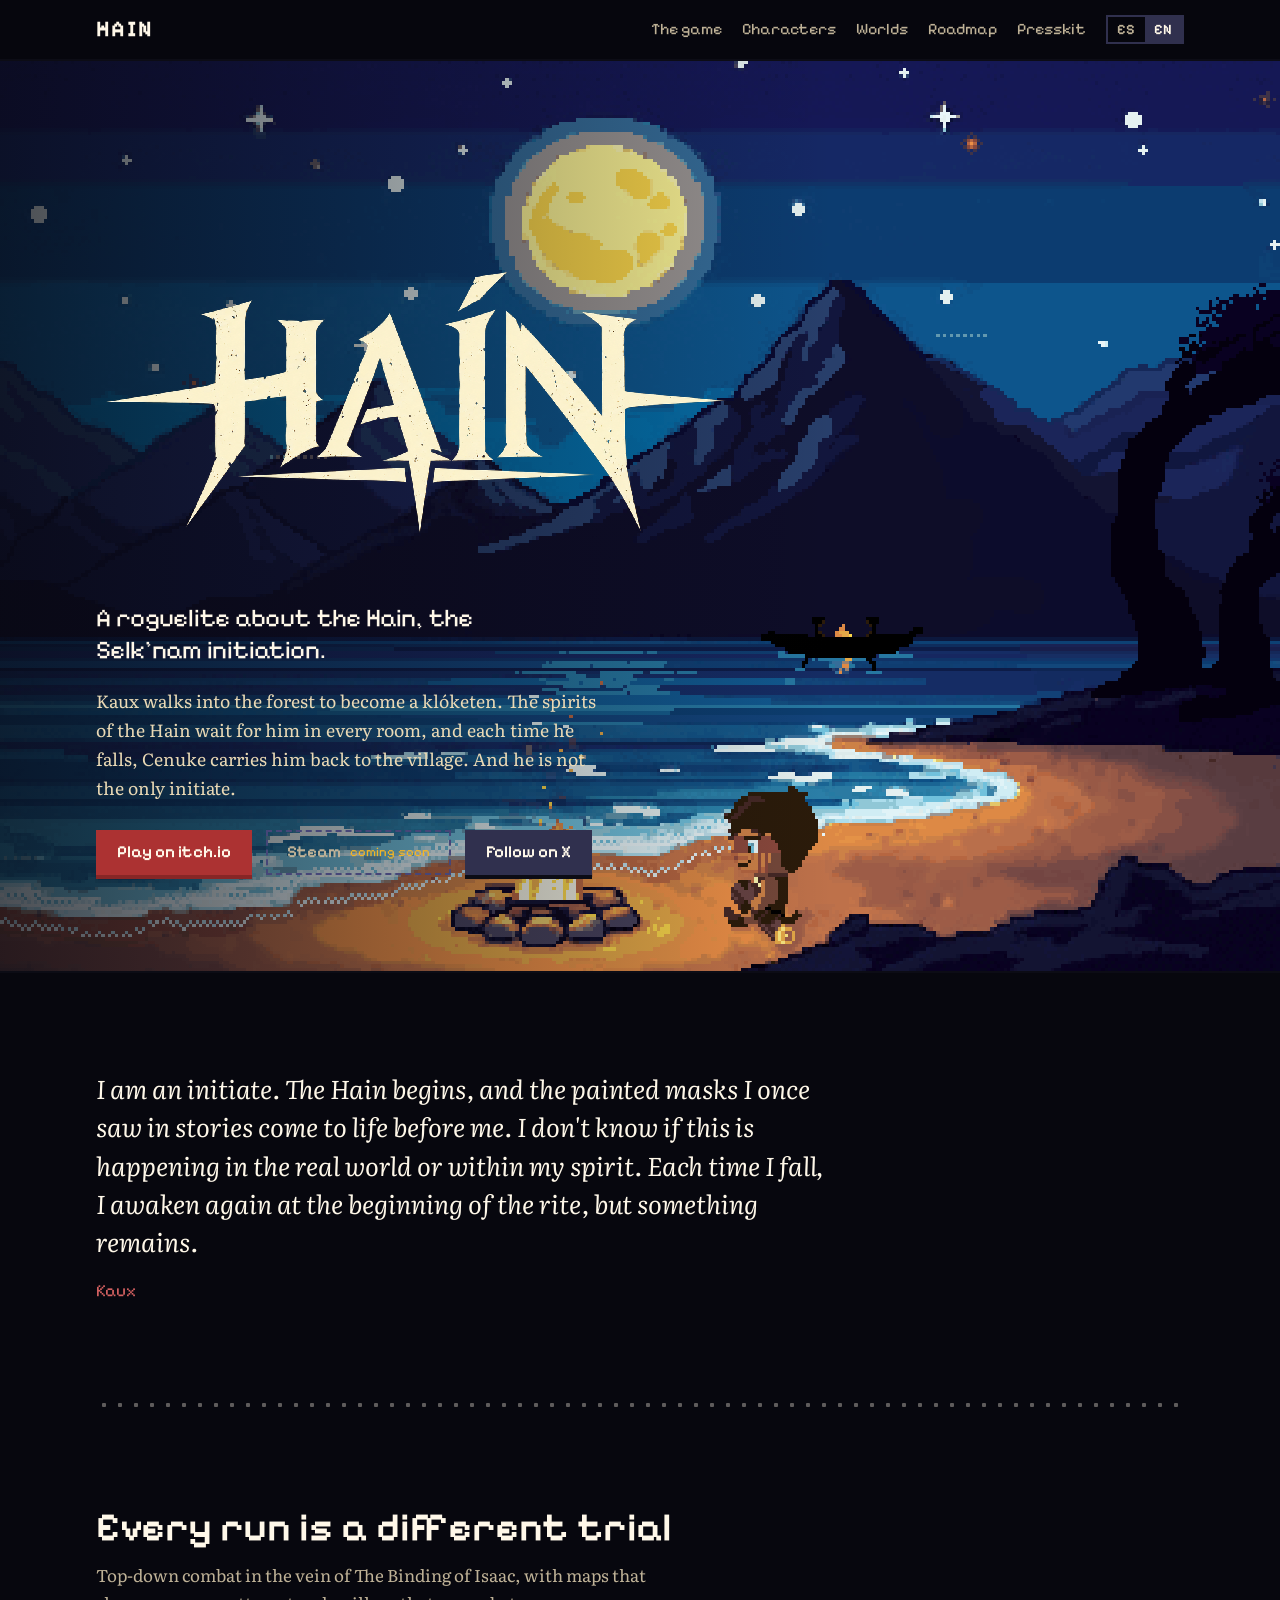
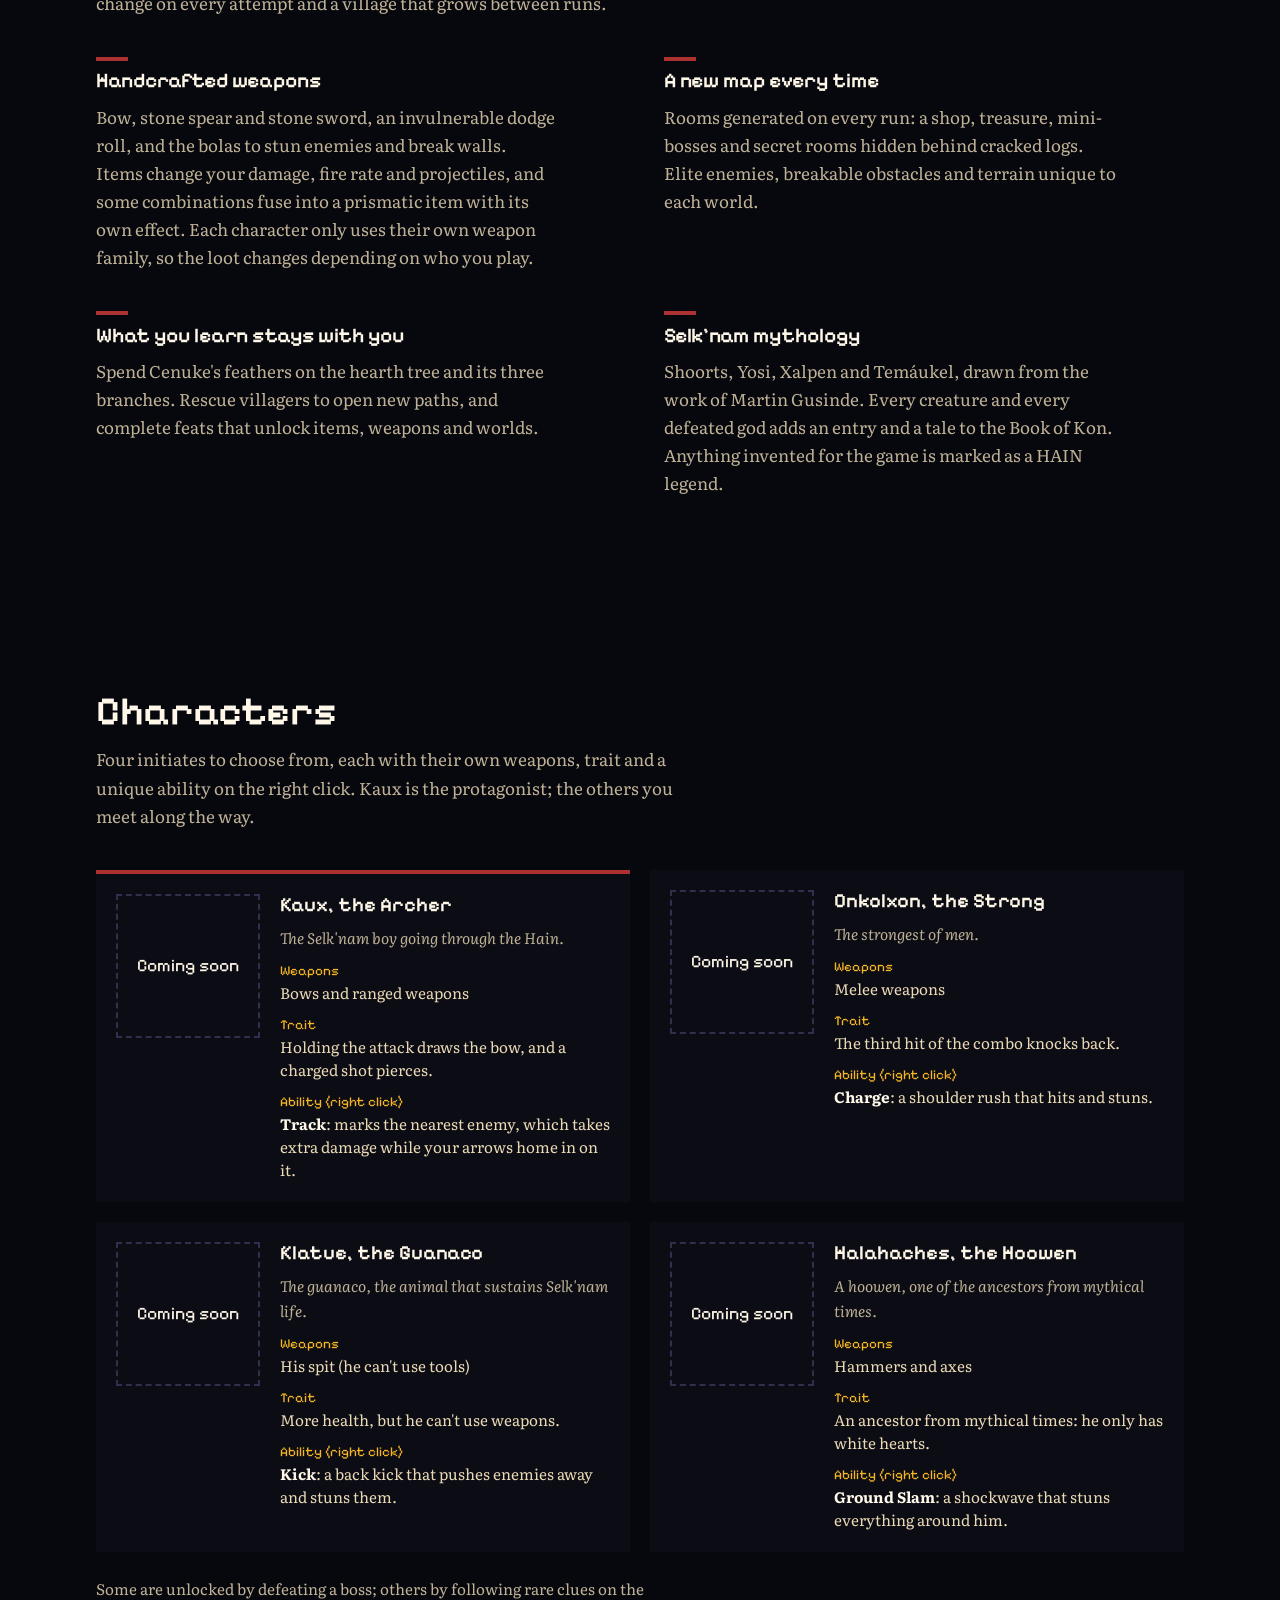
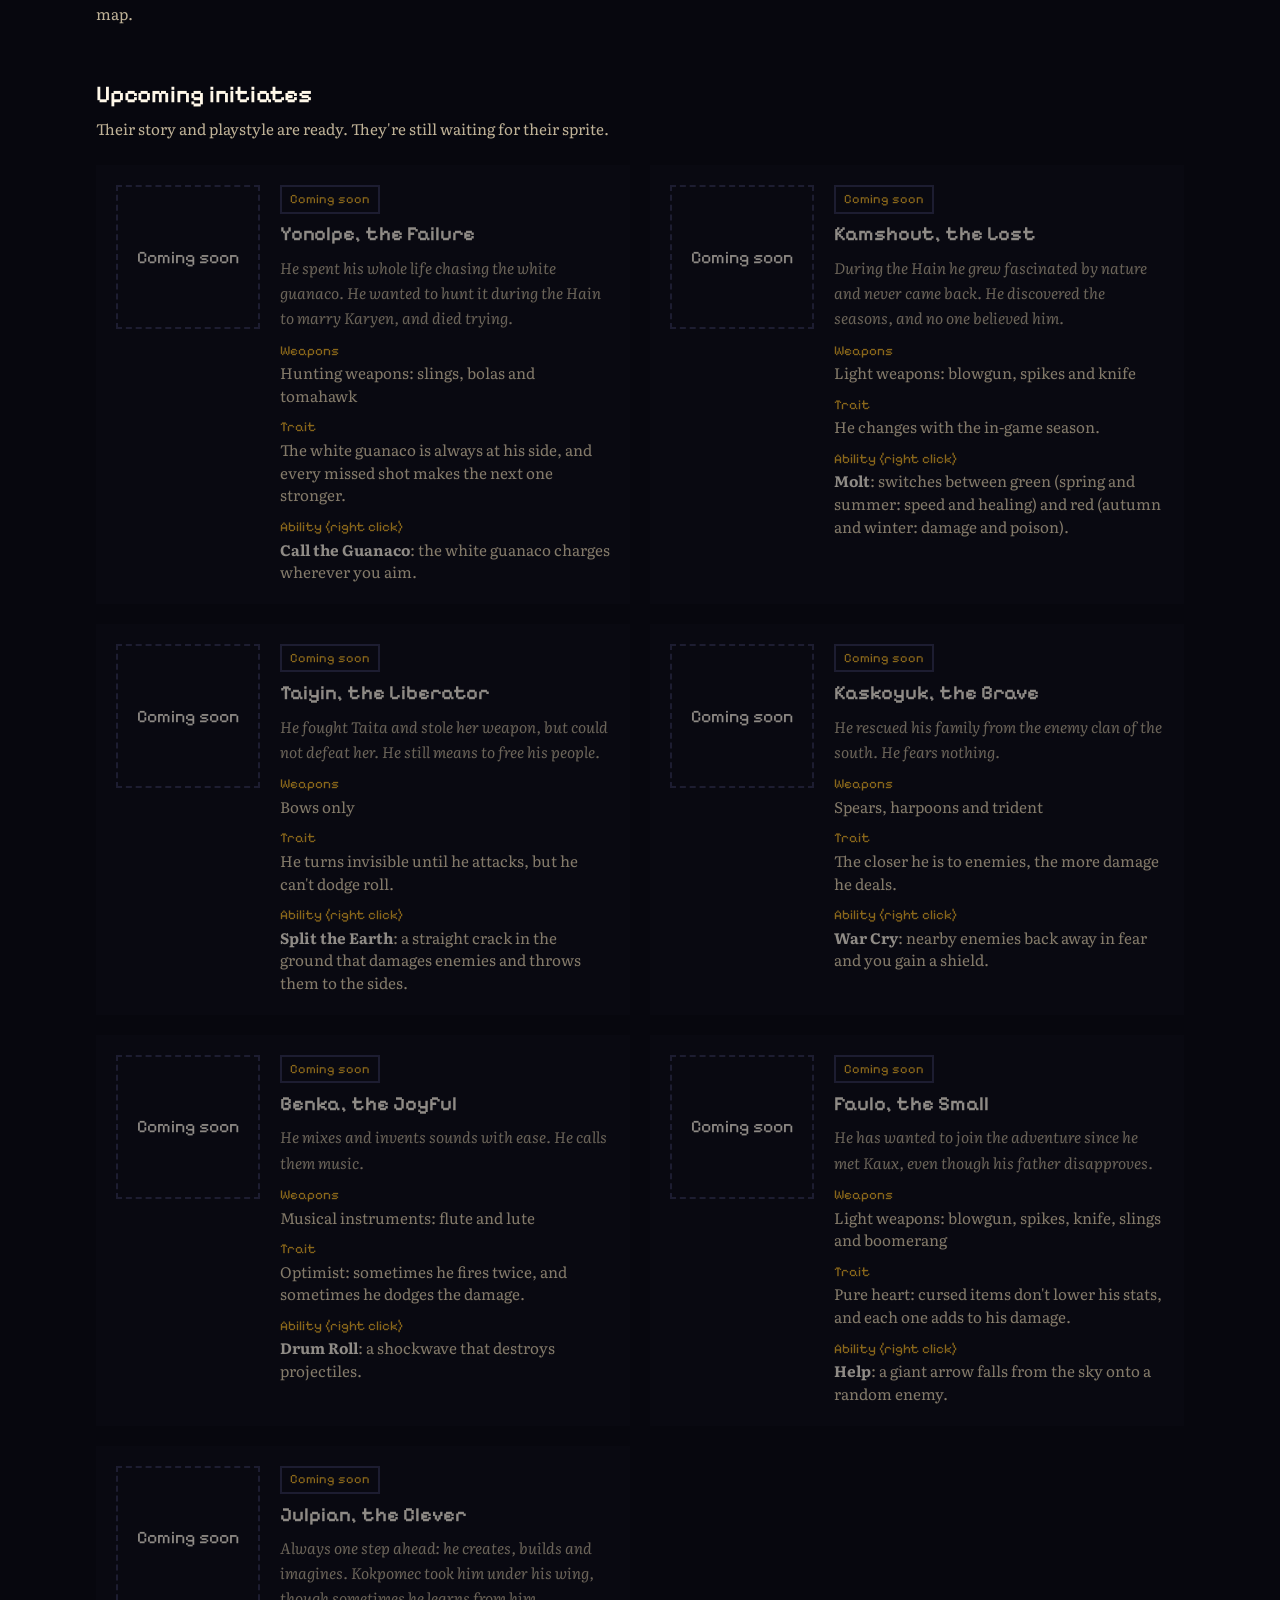
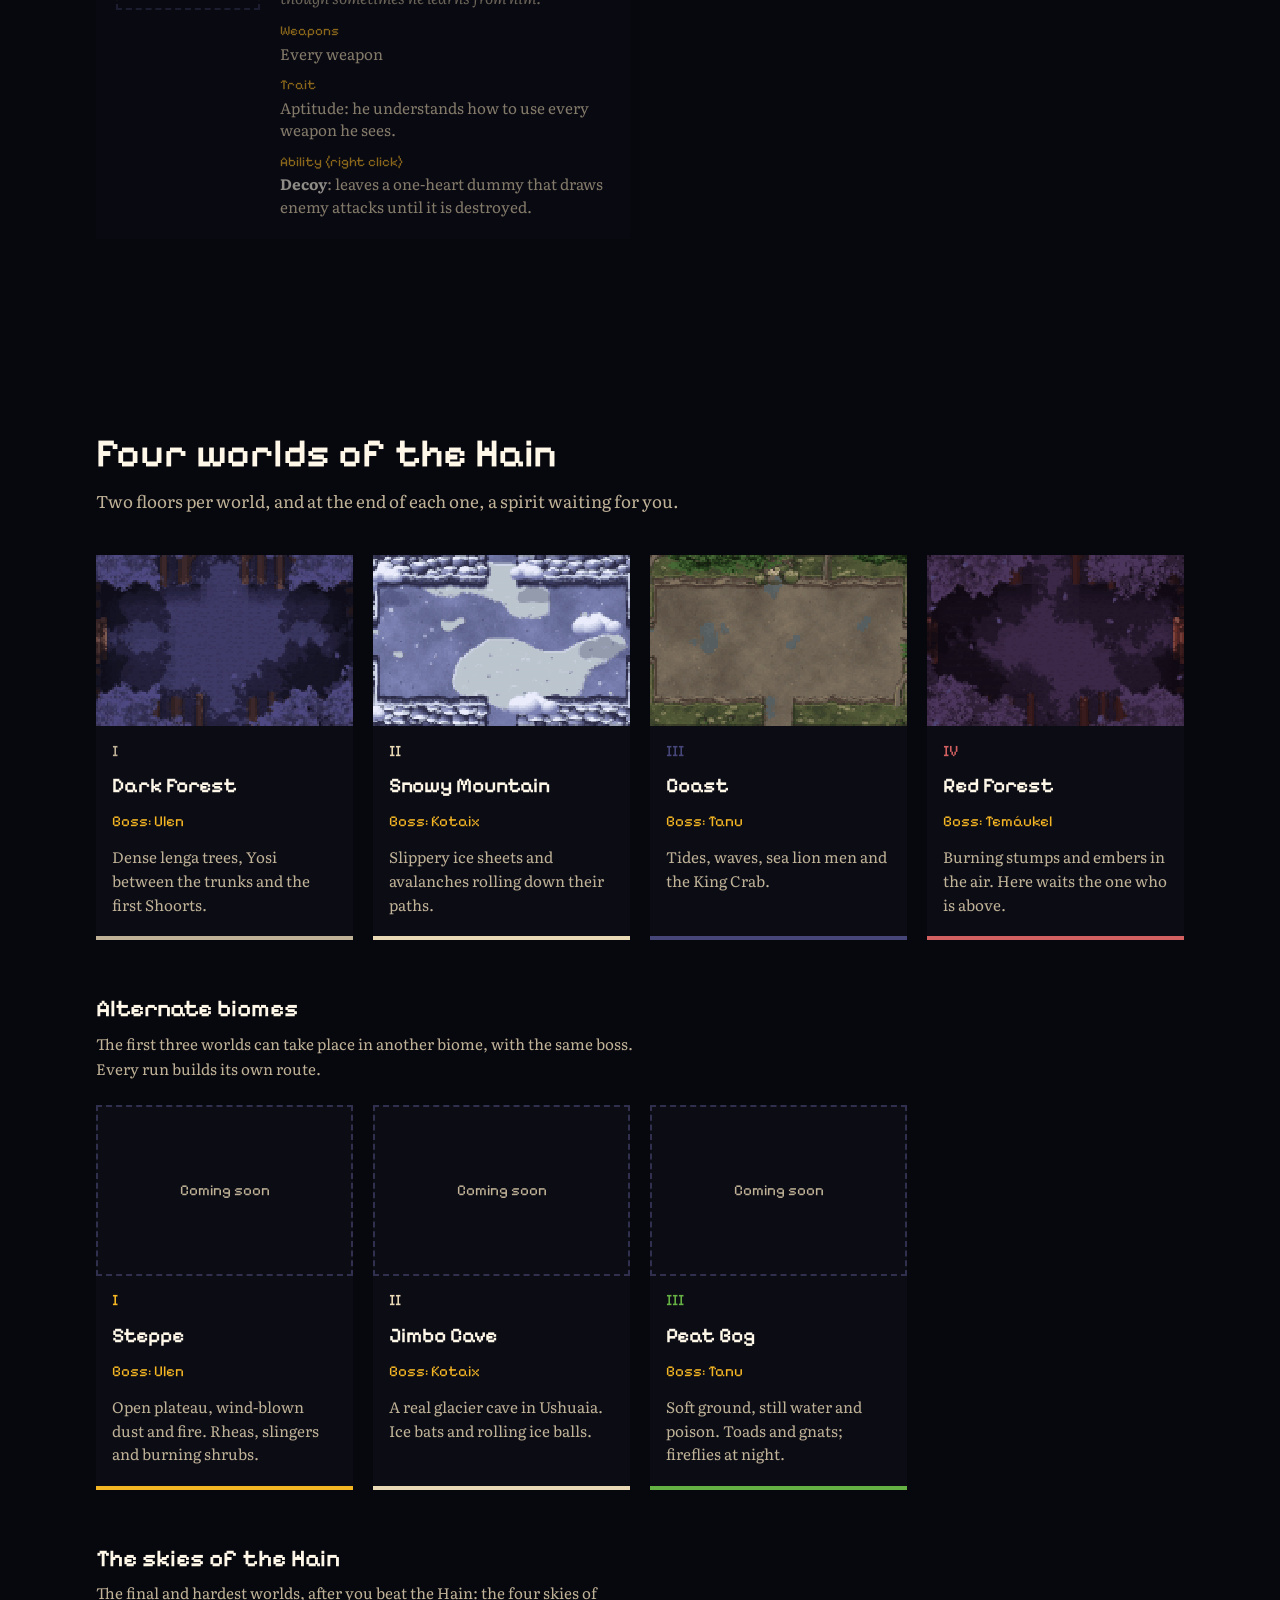
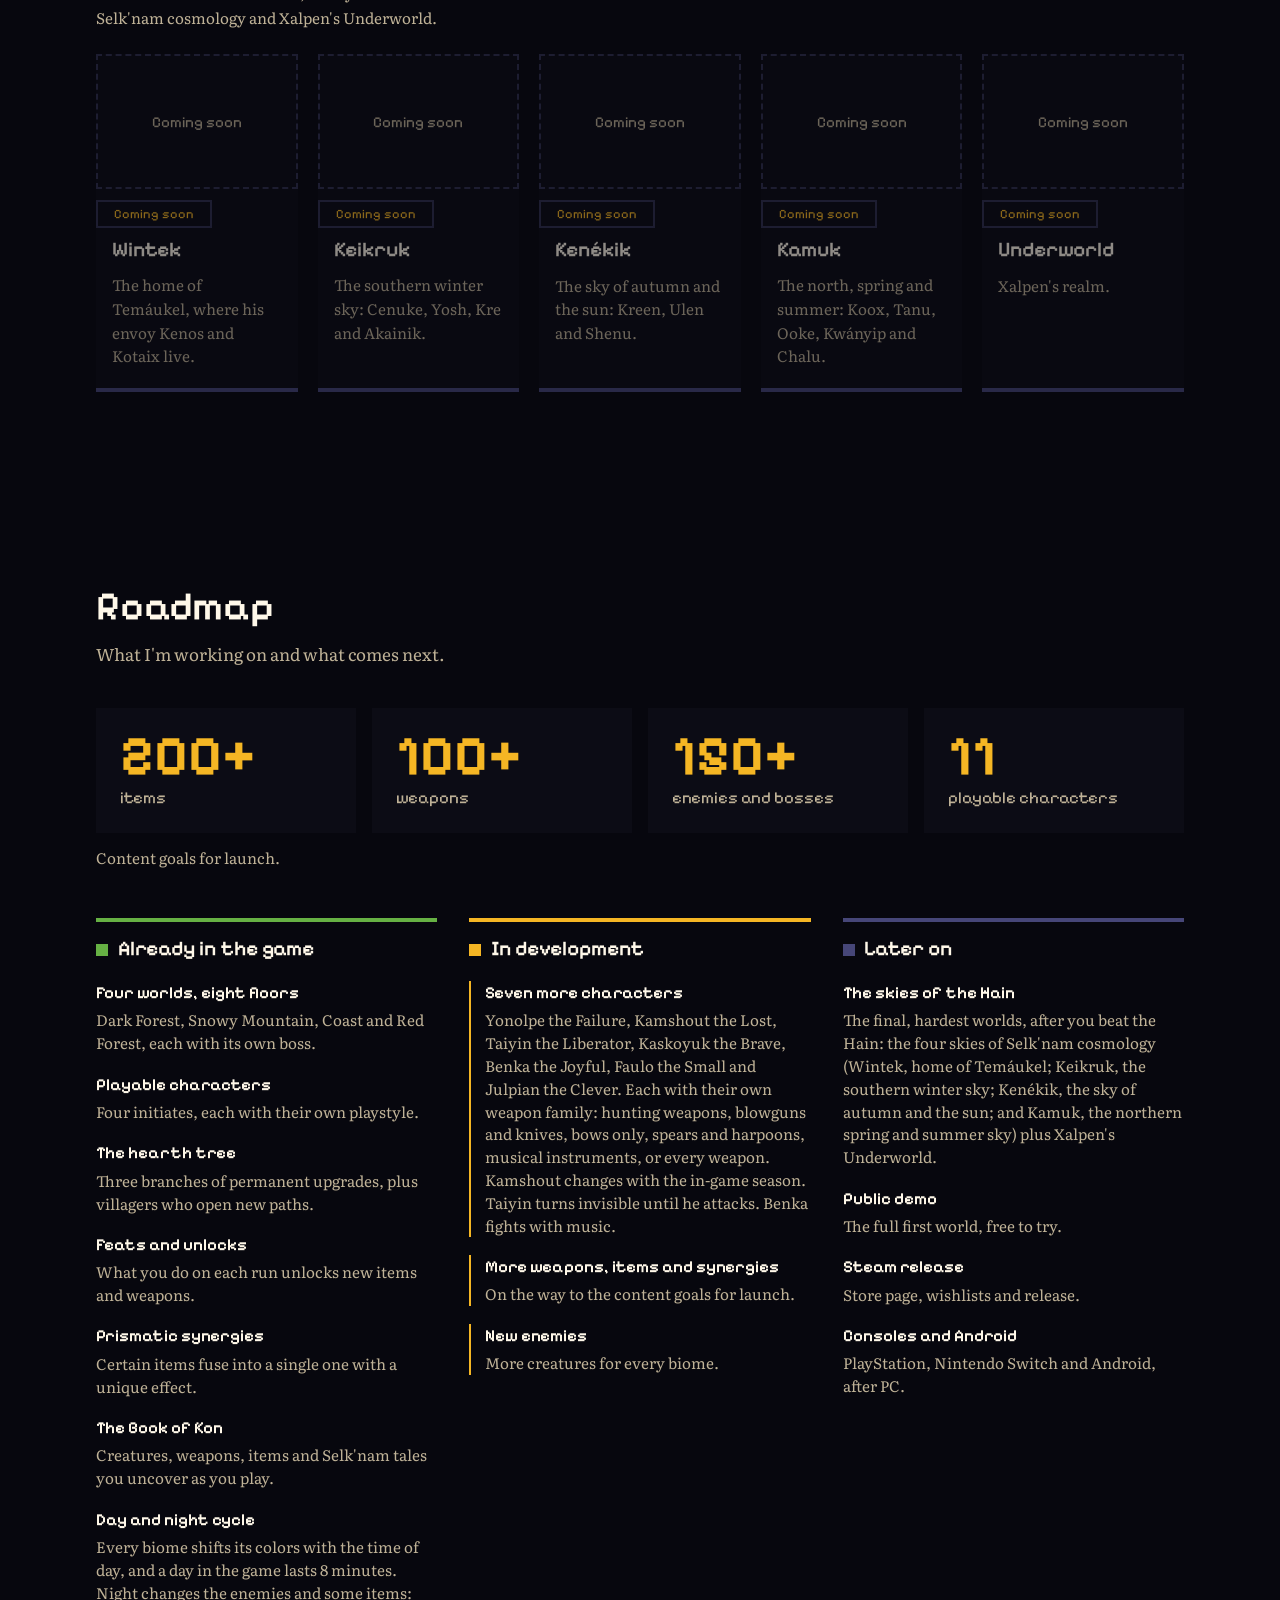
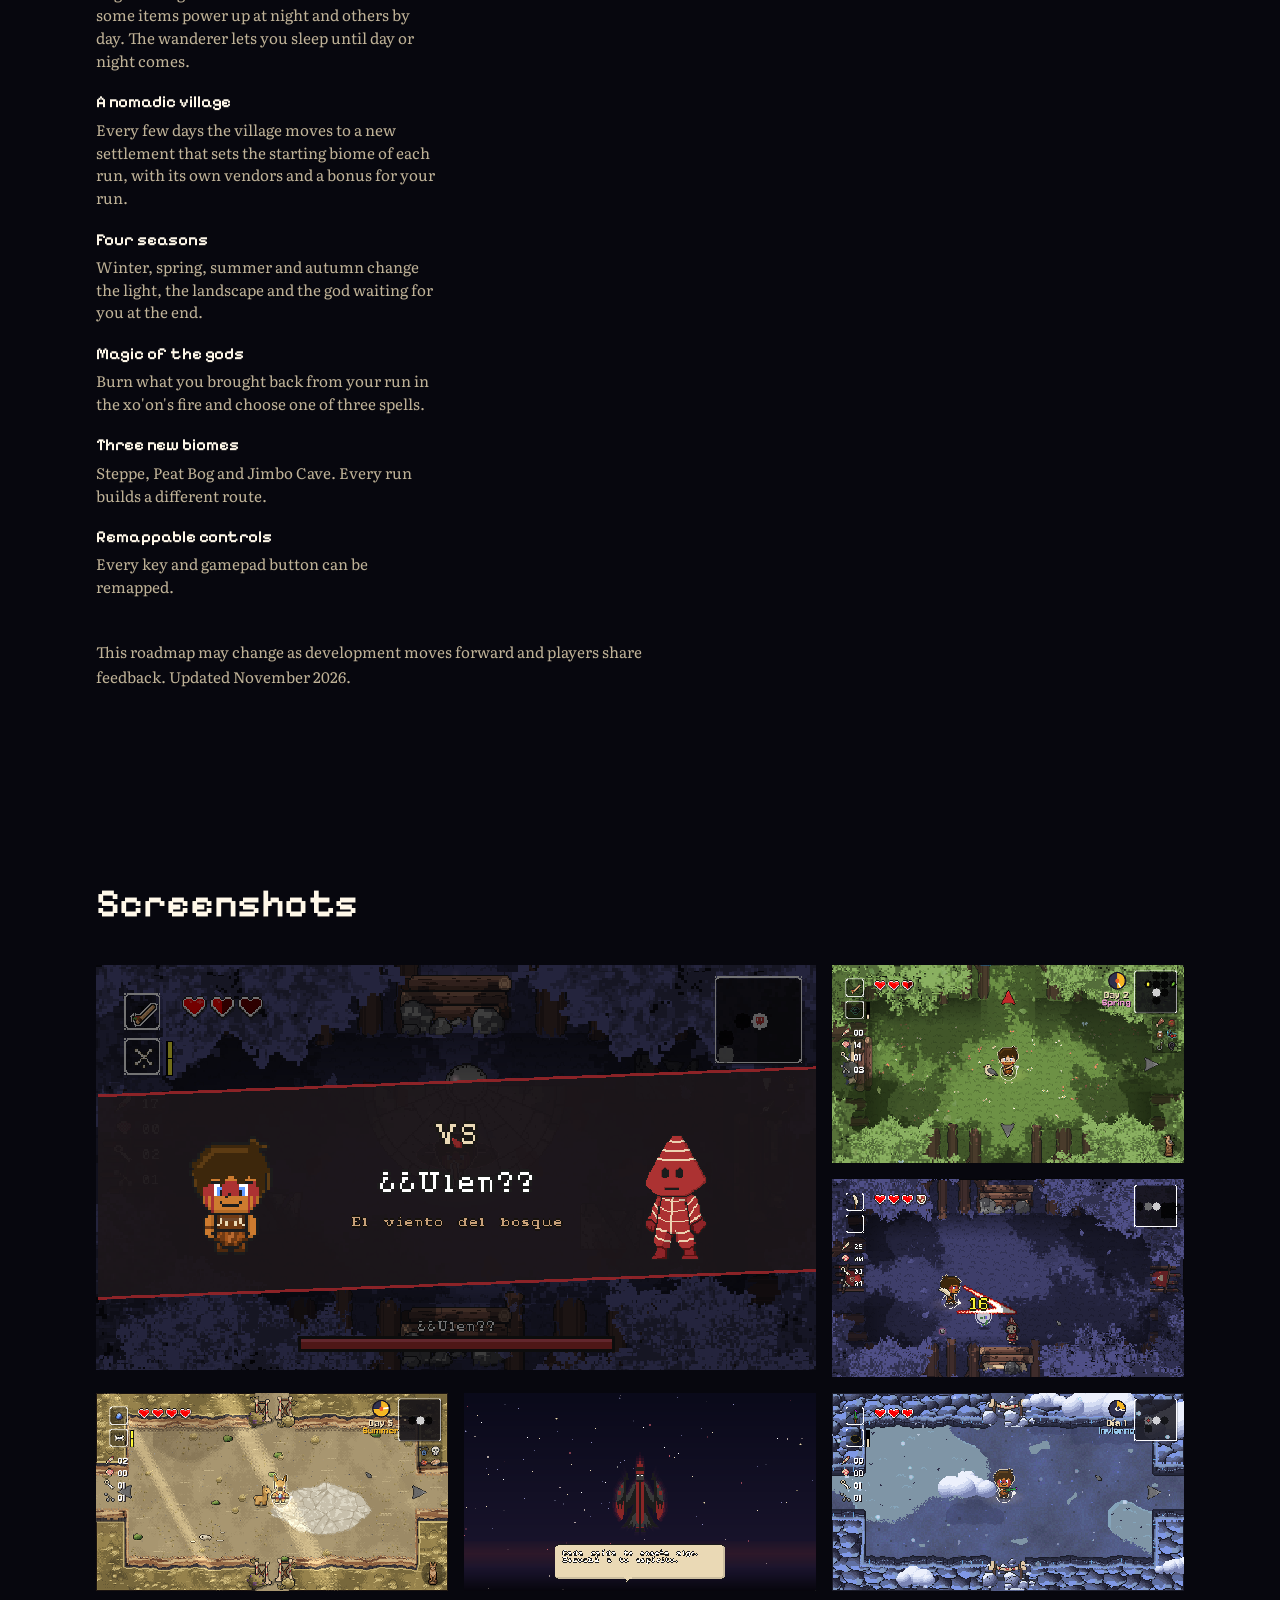
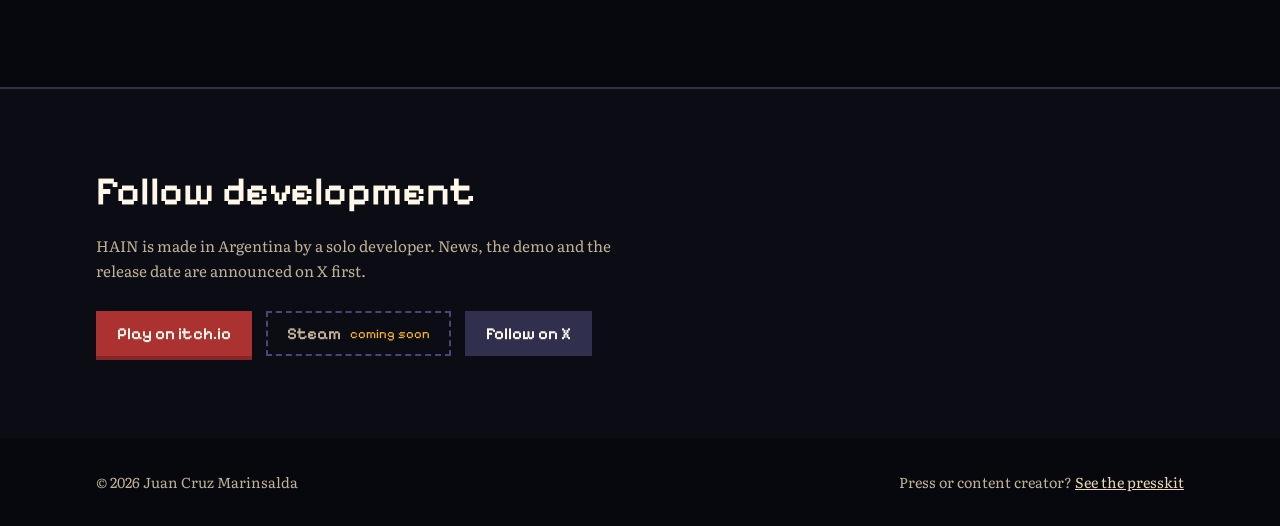
==== commit 5928a4e8: "proximamente img" ====
--- a/index.html
+++ b/index.html
@@ -18,6 +18,7 @@
     <a class="brand" href="index.html">HAIN</a>
     <nav class="nav-links" aria-label="Secciones">
       <a href="#juego"><span class="es">El juego</span><span class="en">The game</span></a>
+      <a href="#personajes"><span class="es">Personajes</span><span class="en">Characters</span></a>
       <a href="#mundos"><span class="es">Mundos</span><span class="en">Worlds</span></a>
       <a href="#roadmap">Roadmap</a>
       <a href="presskit.html">Presskit</a>
@@ -39,8 +40,8 @@
         <span class="en">A roguelite about the Hain, the Selk'nam initiation.</span>
       </p>
       <p class="lead">
-        <span class="es">Kaux entra al bosque para convertirse en klóketen. Los espíritus del Hain lo esperan en cada sala, y cada vez que cae, Cenuke lo devuelve a la aldea.</span>
-        <span class="en">Kaux walks into the forest to become a klóketen. The spirits of the Hain wait for him in every room, and each time he falls, Cenuke carries him back to the village.</span>
+        <span class="es">Kaux entra al bosque para convertirse en klóketen. Los espíritus del Hain lo esperan en cada sala, y cada vez que cae, Cenuke lo devuelve a la aldea. Y no es el único iniciado.</span>
+        <span class="en">Kaux walks into the forest to become a klóketen. The spirits of the Hain wait for him in every room, and each time he falls, Cenuke carries him back to the village. And he is not the only initiate.</span>
       </p>
       <div class="cta">
         <a class="btn primary" data-link="itch"><span class="es">Jugar en itch.io</span><span class="en">Play on itch.io</span></a>
@@ -76,7 +77,7 @@
       <div class="features">
         <div class="feature">
           <h3><span class="es">Armas hechas a mano</span><span class="en">Handcrafted weapons</span></h3>
-          <p><span class="es">Arco, lanza y espada de piedra, rodada con invulnerabilidad y la boleadora para aturdir y romper paredes. Los ítems cambian daño, cadencia y proyectiles, y algunas combinaciones se funden en un ítem prismático con un efecto propio.</span><span class="en">Bow, stone spear and stone sword, an invulnerable dodge roll, and the bolas to stun enemies and break walls. Items change your damage, fire rate and projectiles, and some combinations fuse into a prismatic item with its own effect.</span></p>
+          <p><span class="es">Arco, lanza y espada de piedra, rodada con invulnerabilidad y la boleadora para aturdir y romper paredes. Los ítems cambian daño, cadencia y proyectiles, y algunas combinaciones se funden en un ítem prismático con un efecto propio. Cada personaje usa solo su familia de armas, así que el botín cambia según con quién jugás.</span><span class="en">Bow, stone spear and stone sword, an invulnerable dodge roll, and the bolas to stun enemies and break walls. Items change your damage, fire rate and projectiles, and some combinations fuse into a prismatic item with its own effect. Each character only uses their own weapon family, so the loot changes depending on who you play.</span></p>
         </div>
         <div class="feature">
           <h3><span class="es">Un mapa nuevo cada vez</span><span class="en">A new map every time</span></h3>
@@ -94,11 +95,166 @@
     </div>
   </section>
 
+  <section class="section" id="personajes">
+    <div class="wrap">
+      <div class="section-head">
+        <h2><span class="es">Personajes</span><span class="en">Characters</span></h2>
+        <p><span class="es">Cuatro iniciados para elegir, cada uno con sus armas, su rasgo y una habilidad propia en el clic derecho. Kaux es el protagonista; a los demás los vas encontrando en el camino.</span><span class="en">Four initiates to choose from, each with their own weapons, trait and a unique ability on the right click. Kaux is the protagonist; the others you meet along the way.</span></p>
+      </div>
+      <div class="chars">
+        <article class="char">
+          <div class="shot contain char-art" data-img="img/personajes/kaux.png" data-alt="Kaux"><div><span class="es">Próximamente</span><span class="en">Coming soon</span></div></div>
+          <div class="char-body">
+            <h3>Kaux, <span class="es">el arquero</span><span class="en">the Archer</span></h3>
+            <p class="char-lore"><span class="es">El chico selk'nam que atraviesa el Hain.</span><span class="en">The Selk'nam boy going through the Hain.</span></p>
+            <dl>
+              <div><dt><span class="es">Armas</span><span class="en">Weapons</span></dt><dd><span class="es">Arcos y armas a distancia</span><span class="en">Bows and ranged weapons</span></dd></div>
+              <div><dt><span class="es">Rasgo</span><span class="en">Trait</span></dt><dd><span class="es">Mantener el ataque tensa el arco, y el tiro cargado atraviesa.</span><span class="en">Holding the attack draws the bow, and a charged shot pierces.</span></dd></div>
+              <div><dt><span class="es">Habilidad (clic derecho)</span><span class="en">Ability (right click)</span></dt><dd><strong><span class="es">Rastrear</span><span class="en">Track</span></strong>: <span class="es">marca al enemigo más cercano, que recibe más daño, y tus flechas lo persiguen.</span><span class="en">marks the nearest enemy, which takes extra damage while your arrows home in on it.</span></dd></div>
+            </dl>
+          </div>
+        </article>
+        <article class="char">
+          <div class="shot contain char-art" data-img="img/personajes/onkolxon.png" data-alt="Onkolxon"><div><span class="es">Próximamente</span><span class="en">Coming soon</span></div></div>
+          <div class="char-body">
+            <h3>Onkolxon, <span class="es">el Fuerte</span><span class="en">the Strong</span></h3>
+            <p class="char-lore"><span class="es">El más fuerte de los hombres.</span><span class="en">The strongest of men.</span></p>
+            <dl>
+              <div><dt><span class="es">Armas</span><span class="en">Weapons</span></dt><dd><span class="es">Armas cuerpo a cuerpo</span><span class="en">Melee weapons</span></dd></div>
+              <div><dt><span class="es">Rasgo</span><span class="en">Trait</span></dt><dd><span class="es">El tercer golpe del combo empuja.</span><span class="en">The third hit of the combo knocks back.</span></dd></div>
+              <div><dt><span class="es">Habilidad (clic derecho)</span><span class="en">Ability (right click)</span></dt><dd><strong><span class="es">Embestida</span><span class="en">Charge</span></strong>: <span class="es">una carga con el hombro que golpea y aturde.</span><span class="en">a shoulder rush that hits and stuns.</span></dd></div>
+            </dl>
+          </div>
+        </article>
+        <article class="char">
+          <div class="shot contain char-art" data-img="img/personajes/klatue.png" data-alt="Klatue"><div><span class="es">Próximamente</span><span class="en">Coming soon</span></div></div>
+          <div class="char-body">
+            <h3>Klatue, <span class="es">el guanaco</span><span class="en">the Guanaco</span></h3>
+            <p class="char-lore"><span class="es">El guanaco, el animal que sostiene la vida selk'nam.</span><span class="en">The guanaco, the animal that sustains Selk'nam life.</span></p>
+            <dl>
+              <div><dt><span class="es">Armas</span><span class="en">Weapons</span></dt><dd><span class="es">Su escupitajo (no usa herramientas)</span><span class="en">His spit (he can't use tools)</span></dd></div>
+              <div><dt><span class="es">Rasgo</span><span class="en">Trait</span></dt><dd><span class="es">Más vida, pero no puede usar armas.</span><span class="en">More health, but he can't use weapons.</span></dd></div>
+              <div><dt><span class="es">Habilidad (clic derecho)</span><span class="en">Ability (right click)</span></dt><dd><strong><span class="es">Coz</span><span class="en">Kick</span></strong>: <span class="es">una patada hacia atrás que aleja y aturde.</span><span class="en">a back kick that pushes enemies away and stuns them.</span></dd></div>
+            </dl>
+          </div>
+        </article>
+        <article class="char">
+          <div class="shot contain char-art" data-img="img/personajes/halahaches.png" data-alt="Halahaches"><div><span class="es">Próximamente</span><span class="en">Coming soon</span></div></div>
+          <div class="char-body">
+            <h3>Halahaches, <span class="es">el Hoowen</span><span class="en">the Hoowen</span></h3>
+            <p class="char-lore"><span class="es">Un hoowen, de los antepasados de los tiempos míticos.</span><span class="en">A hoowen, one of the ancestors from mythical times.</span></p>
+            <dl>
+              <div><dt><span class="es">Armas</span><span class="en">Weapons</span></dt><dd><span class="es">Martillos y hachas</span><span class="en">Hammers and axes</span></dd></div>
+              <div><dt><span class="es">Rasgo</span><span class="en">Trait</span></dt><dd><span class="es">Un antepasado de los tiempos míticos: solo tiene corazones blancos.</span><span class="en">An ancestor from mythical times: he only has white hearts.</span></dd></div>
+              <div><dt><span class="es">Habilidad (clic derecho)</span><span class="en">Ability (right click)</span></dt><dd><strong><span class="es">Golpe al piso</span><span class="en">Ground Slam</span></strong>: <span class="es">una onda que aturde alrededor.</span><span class="en">a shockwave that stuns everything around him.</span></dd></div>
+            </dl>
+          </div>
+        </article>
+      </div>
+      <p class="note chars-note"><span class="es">Algunos se desbloquean venciendo a un jefe; otros, siguiendo pistas raras en el mapa.</span><span class="en">Some are unlocked by defeating a boss; others by following rare clues on the map.</span></p>
+      <h3 class="sub-head"><span class="es">Próximos iniciados</span><span class="en">Upcoming initiates</span></h3>
+      <p class="note"><span class="es">Ya tienen su historia y su forma de jugar. Les falta el sprite.</span><span class="en">Their story and playstyle are ready. They're still waiting for their sprite.</span></p>
+      <div class="chars">
+        <article class="char soon-card">
+          <div class="shot contain char-art" data-img="img/personajes/yonolpe.png" data-alt="Yonolpe"><div><span class="es">Próximamente</span><span class="en">Coming soon</span></div></div>
+          <div class="char-body">
+            <span class="soon-tag"><span class="es">Próximamente</span><span class="en">Coming soon</span></span>
+            <h3>Yonolpe, <span class="es">el Fracasado</span><span class="en">the Failure</span></h3>
+            <p class="char-lore"><span class="es">Buscó toda su vida al guanaco blanco. Quería cazarlo en el Hain para casarse con Karyen, y murió en el intento.</span><span class="en">He spent his whole life chasing the white guanaco. He wanted to hunt it during the Hain to marry Karyen, and died trying.</span></p>
+            <dl>
+              <div><dt><span class="es">Armas</span><span class="en">Weapons</span></dt><dd><span class="es">De caza: hondas, boleadoras y tomahawk</span><span class="en">Hunting weapons: slings, bolas and tomahawk</span></dd></div>
+              <div><dt><span class="es">Rasgo</span><span class="en">Trait</span></dt><dd><span class="es">Lo acompaña siempre el guanaco blanco, y cada tiro que falla hace más fuerte al siguiente.</span><span class="en">The white guanaco is always at his side, and every missed shot makes the next one stronger.</span></dd></div>
+              <div><dt><span class="es">Habilidad (clic derecho)</span><span class="en">Ability (right click)</span></dt><dd><strong><span class="es">Llamar al guanaco</span><span class="en">Call the Guanaco</span></strong>: <span class="es">el guanaco blanco embiste hacia donde apuntás.</span><span class="en">the white guanaco charges wherever you aim.</span></dd></div>
+            </dl>
+          </div>
+        </article>
+        <article class="char soon-card">
+          <div class="shot contain char-art" data-img="img/personajes/kamshout.png" data-alt="Kamshout"><div><span class="es">Próximamente</span><span class="en">Coming soon</span></div></div>
+          <div class="char-body">
+            <span class="soon-tag"><span class="es">Próximamente</span><span class="en">Coming soon</span></span>
+            <h3>Kamshout, <span class="es">el Perdido</span><span class="en">the Lost</span></h3>
+            <p class="char-lore"><span class="es">En el Hain se interesó por la naturaleza y no volvió. Descubrió las estaciones, y nadie le creyó.</span><span class="en">During the Hain he grew fascinated by nature and never came back. He discovered the seasons, and no one believed him.</span></p>
+            <dl>
+              <div><dt><span class="es">Armas</span><span class="en">Weapons</span></dt><dd><span class="es">Livianas: cerbatana, púas y cuchillo</span><span class="en">Light weapons: blowgun, spikes and knife</span></dd></div>
+              <div><dt><span class="es">Rasgo</span><span class="en">Trait</span></dt><dd><span class="es">Cambia con la estación del juego.</span><span class="en">He changes with the in-game season.</span></dd></div>
+              <div><dt><span class="es">Habilidad (clic derecho)</span><span class="en">Ability (right click)</span></dt><dd><strong><span class="es">Muda de plumaje</span><span class="en">Molt</span></strong>: <span class="es">alterna entre verde (primavera y verano: velocidad y curación) y rojo (otoño e invierno: daño y veneno).</span><span class="en">switches between green (spring and summer: speed and healing) and red (autumn and winter: damage and poison).</span></dd></div>
+            </dl>
+          </div>
+        </article>
+        <article class="char soon-card">
+          <div class="shot contain char-art" data-img="img/personajes/taiyin.png" data-alt="Taiyin"><div><span class="es">Próximamente</span><span class="en">Coming soon</span></div></div>
+          <div class="char-body">
+            <span class="soon-tag"><span class="es">Próximamente</span><span class="en">Coming soon</span></span>
+            <h3>Taiyin, <span class="es">el Liberador</span><span class="en">the Liberator</span></h3>
+            <p class="char-lore"><span class="es">Luchó contra Taita y le robó su arma, pero no pudo vencerla. Todavía quiere liberar a su pueblo.</span><span class="en">He fought Taita and stole her weapon, but could not defeat her. He still means to free his people.</span></p>
+            <dl>
+              <div><dt><span class="es">Armas</span><span class="en">Weapons</span></dt><dd><span class="es">Solo arcos</span><span class="en">Bows only</span></dd></div>
+              <div><dt><span class="es">Rasgo</span><span class="en">Trait</span></dt><dd><span class="es">Se vuelve invisible hasta que ataca, pero no sabe rodar.</span><span class="en">He turns invisible until he attacks, but he can't dodge roll.</span></dd></div>
+              <div><dt><span class="es">Habilidad (clic derecho)</span><span class="en">Ability (right click)</span></dt><dd><strong><span class="es">Partir la tierra</span><span class="en">Split the Earth</span></strong>: <span class="es">una grieta en línea recta que daña y abre a los enemigos hacia los costados.</span><span class="en">a straight crack in the ground that damages enemies and throws them to the sides.</span></dd></div>
+            </dl>
+          </div>
+        </article>
+        <article class="char soon-card">
+          <div class="shot contain char-art" data-img="img/personajes/kaskoyuk.png" data-alt="Kaskoyuk"><div><span class="es">Próximamente</span><span class="en">Coming soon</span></div></div>
+          <div class="char-body">
+            <span class="soon-tag"><span class="es">Próximamente</span><span class="en">Coming soon</span></span>
+            <h3>Kaskoyuk, <span class="es">el Valiente</span><span class="en">the Brave</span></h3>
+            <p class="char-lore"><span class="es">Rescató a su familia del clan enemigo del sur. No le teme a nada.</span><span class="en">He rescued his family from the enemy clan of the south. He fears nothing.</span></p>
+            <dl>
+              <div><dt><span class="es">Armas</span><span class="en">Weapons</span></dt><dd><span class="es">Lanzas, arpones y tridente</span><span class="en">Spears, harpoons and trident</span></dd></div>
+              <div><dt><span class="es">Rasgo</span><span class="en">Trait</span></dt><dd><span class="es">Más daño cuanto más cerca está de los enemigos.</span><span class="en">The closer he is to enemies, the more damage he deals.</span></dd></div>
+              <div><dt><span class="es">Habilidad (clic derecho)</span><span class="en">Ability (right click)</span></dt><dd><strong><span class="es">Grito de guerra</span><span class="en">War Cry</span></strong>: <span class="es">los enemigos cercanos retroceden asustados y ganás un escudo.</span><span class="en">nearby enemies back away in fear and you gain a shield.</span></dd></div>
+            </dl>
+          </div>
+        </article>
+        <article class="char soon-card">
+          <div class="shot contain char-art" data-img="img/personajes/benka.png" data-alt="Benka"><div><span class="es">Próximamente</span><span class="en">Coming soon</span></div></div>
+          <div class="char-body">
+            <span class="soon-tag"><span class="es">Próximamente</span><span class="en">Coming soon</span></span>
+            <h3>Benka, <span class="es">el Alegre</span><span class="en">the Joyful</span></h3>
+            <p class="char-lore"><span class="es">Mezcla e inventa sonidos con facilidad. Él los llama música.</span><span class="en">He mixes and invents sounds with ease. He calls them music.</span></p>
+            <dl>
+              <div><dt><span class="es">Armas</span><span class="en">Weapons</span></dt><dd><span class="es">Instrumentos musicales: flauta y laúd</span><span class="en">Musical instruments: flute and lute</span></dd></div>
+              <div><dt><span class="es">Rasgo</span><span class="en">Trait</span></dt><dd><span class="es">Optimista: a veces dispara doble y a veces evita el daño.</span><span class="en">Optimist: sometimes he fires twice, and sometimes he dodges the damage.</span></dd></div>
+              <div><dt><span class="es">Habilidad (clic derecho)</span><span class="en">Ability (right click)</span></dt><dd><strong><span class="es">Redoble de tambor</span><span class="en">Drum Roll</span></strong>: <span class="es">una onda que destruye los proyectiles.</span><span class="en">a shockwave that destroys projectiles.</span></dd></div>
+            </dl>
+          </div>
+        </article>
+        <article class="char soon-card">
+          <div class="shot contain char-art" data-img="img/personajes/faulo.png" data-alt="Faulo"><div><span class="es">Próximamente</span><span class="en">Coming soon</span></div></div>
+          <div class="char-body">
+            <span class="soon-tag"><span class="es">Próximamente</span><span class="en">Coming soon</span></span>
+            <h3>Faulo, <span class="es">el Pequeño</span><span class="en">the Small</span></h3>
+            <p class="char-lore"><span class="es">Quiere sumarse a la aventura desde que conoció a Kaux, aunque su padre no lo aprueba.</span><span class="en">He has wanted to join the adventure since he met Kaux, even though his father disapproves.</span></p>
+            <dl>
+              <div><dt><span class="es">Armas</span><span class="en">Weapons</span></dt><dd><span class="es">Livianas: cerbatana, púas, cuchillo, hondas y boomerang</span><span class="en">Light weapons: blowgun, spikes, knife, slings and boomerang</span></dd></div>
+              <div><dt><span class="es">Rasgo</span><span class="en">Trait</span></dt><dd><span class="es">Corazón puro: los ítems malditos no le bajan estadísticas, y cada uno le suma daño.</span><span class="en">Pure heart: cursed items don't lower his stats, and each one adds to his damage.</span></dd></div>
+              <div><dt><span class="es">Habilidad (clic derecho)</span><span class="en">Ability (right click)</span></dt><dd><strong><span class="es">Ayuda</span><span class="en">Help</span></strong>: <span class="es">una gran flecha cae del cielo sobre un enemigo al azar.</span><span class="en">a giant arrow falls from the sky onto a random enemy.</span></dd></div>
+            </dl>
+          </div>
+        </article>
+        <article class="char soon-card">
+          <div class="shot contain char-art" data-img="img/personajes/julpian.png" data-alt="Julpian"><div><span class="es">Próximamente</span><span class="en">Coming soon</span></div></div>
+          <div class="char-body">
+            <span class="soon-tag"><span class="es">Próximamente</span><span class="en">Coming soon</span></span>
+            <h3>Julpian, <span class="es">el Inteligente</span><span class="en">the Clever</span></h3>
+            <p class="char-lore"><span class="es">Siempre un paso adelante: crea, construye e imagina. Kokpomec lo apadrinó, aunque a veces aprende de él.</span><span class="en">Always one step ahead: he creates, builds and imagines. Kokpomec took him under his wing, though sometimes he learns from him.</span></p>
+            <dl>
+              <div><dt><span class="es">Armas</span><span class="en">Weapons</span></dt><dd><span class="es">Todas las armas</span><span class="en">Every weapon</span></dd></div>
+              <div><dt><span class="es">Rasgo</span><span class="en">Trait</span></dt><dd><span class="es">Aptitud: entiende cómo usar cada arma que ve.</span><span class="en">Aptitude: he understands how to use every weapon he sees.</span></dd></div>
+              <div><dt><span class="es">Habilidad (clic derecho)</span><span class="en">Ability (right click)</span></dt><dd><strong><span class="es">Monigote</span><span class="en">Decoy</span></strong>: <span class="es">deja un muñeco con un corazón que atrae los ataques enemigos hasta que lo destruyen.</span><span class="en">leaves a one-heart dummy that draws enemy attacks until it is destroyed.</span></dd></div>
+            </dl>
+          </div>
+        </article>
+      </div>
+    </div>
+  </section>
+
   <section class="section" id="mundos">
     <div class="wrap">
       <div class="section-head">
         <h2><span class="es">Cuatro mundos del Hain</span><span class="en">Four worlds of the Hain</span></h2>
-        <p><span class="es">Cuatro pisos por mundo, y al final de cada uno, un espíritu que te espera.</span><span class="en">Four floors per world, and at the end of each one, a spirit waiting for you.</span></p>
+        <p><span class="es">Dos pisos por mundo, y al final de cada uno, un espíritu que te espera.</span><span class="en">Two floors per world, and at the end of each one, a spirit waiting for you.</span></p>
       </div>
       <div class="worlds">
         <article class="world" style="--c: var(--ash)">
@@ -130,6 +286,65 @@
           <p class="desc"><span class="es">Tocones que arden y brasas en el aire. Acá espera el que está arriba.</span><span class="en">Burning stumps and embers in the air. Here waits the one who is above.</span></p>
         </article>
       </div>
+      <h3 class="sub-head"><span class="es">Biomas alternativos</span><span class="en">Alternate biomes</span></h3>
+      <p class="note"><span class="es">Los tres primeros mundos pueden tocar en otro bioma, con el mismo jefe. Cada partida arma su propio recorrido.</span><span class="en">The first three worlds can take place in another biome, with the same boss. Every run builds its own route.</span></p>
+      <div class="worlds">
+        <article class="world" style="--c: var(--ochre)">
+          <div class="scene" data-gif="img/mundo-estepa.gif" data-size="144 × 96" aria-hidden="true"></div>
+          <span class="num">I</span>
+          <h3><span class="es">Estepa</span><span class="en">Steppe</span></h3>
+          <span class="boss"><span class="es">Jefe</span><span class="en">Boss</span>: Ulen</span>
+          <p class="desc"><span class="es">Meseta abierta, polvo con viento y fuego. Choiques, honderos y matas ardientes.</span><span class="en">Open plateau, wind-blown dust and fire. Rheas, slingers and burning shrubs.</span></p>
+        </article>
+        <article class="world" style="--c: var(--sand)">
+          <div class="scene" data-gif="img/mundo-jimbo.gif" data-size="144 × 96" aria-hidden="true"></div>
+          <span class="num">II</span>
+          <h3><span class="es">Cueva de Jimbo</span><span class="en">Jimbo Cave</span></h3>
+          <span class="boss"><span class="es">Jefe</span><span class="en">Boss</span>: Kotaix</span>
+          <p class="desc"><span class="es">Una cueva glaciar real de Ushuaia. Murciélagos y bolas de hielo.</span><span class="en">A real glacier cave in Ushuaia. Ice bats and rolling ice balls.</span></p>
+        </article>
+        <article class="world" style="--c: var(--green)">
+          <div class="scene" data-gif="img/mundo-turbal.gif" data-size="144 × 96" aria-hidden="true"></div>
+          <span class="num">III</span>
+          <h3><span class="es">Turbal</span><span class="en">Peat Bog</span></h3>
+          <span class="boss"><span class="es">Jefe</span><span class="en">Boss</span>: Tanu</span>
+          <p class="desc"><span class="es">Suelo blando, agua quieta y veneno. Sapos y jejenes; de noche, luciérnagas.</span><span class="en">Soft ground, still water and poison. Toads and gnats; fireflies at night.</span></p>
+        </article>
+      </div>
+      <h3 class="sub-head"><span class="es">Los cielos del Hain</span><span class="en">The skies of the Hain</span></h3>
+      <p class="note"><span class="es">Los mundos finales y más difíciles, después de vencer el Hain: los cuatro cielos de la cosmología selk'nam y el Inframundo de Xalpen.</span><span class="en">The final and hardest worlds, after you beat the Hain: the four skies of Selk'nam cosmology and Xalpen's Underworld.</span></p>
+      <div class="worlds worlds-five">
+        <article class="world soon-card" style="--c: var(--indigo)">
+          <div class="scene" data-gif="img/cielo-wintek.gif" data-size="144 × 96" aria-hidden="true"></div>
+          <span class="soon-tag"><span class="es">Próximamente</span><span class="en">Coming soon</span></span>
+          <h3><span class="es">Wintek</span><span class="en">Wintek</span></h3>
+          <p class="desc"><span class="es">El hogar de Temáukel. Ahí viven su enviado Kenos y Kotaix.</span><span class="en">The home of Temáukel, where his envoy Kenos and Kotaix live.</span></p>
+        </article>
+        <article class="world soon-card" style="--c: var(--indigo)">
+          <div class="scene" data-gif="img/cielo-keikruk.gif" data-size="144 × 96" aria-hidden="true"></div>
+          <span class="soon-tag"><span class="es">Próximamente</span><span class="en">Coming soon</span></span>
+          <h3><span class="es">Keikruk</span><span class="en">Keikruk</span></h3>
+          <p class="desc"><span class="es">El cielo del sur y del invierno: Cenuke, Yosh, Kre y Akainik.</span><span class="en">The southern winter sky: Cenuke, Yosh, Kre and Akainik.</span></p>
+        </article>
+        <article class="world soon-card" style="--c: var(--indigo)">
+          <div class="scene" data-gif="img/cielo-kenekik.gif" data-size="144 × 96" aria-hidden="true"></div>
+          <span class="soon-tag"><span class="es">Próximamente</span><span class="en">Coming soon</span></span>
+          <h3><span class="es">Kenékik</span><span class="en">Kenékik</span></h3>
+          <p class="desc"><span class="es">El cielo del otoño y el sol: Kreen, Ulen y Shenu.</span><span class="en">The sky of autumn and the sun: Kreen, Ulen and Shenu.</span></p>
+        </article>
+        <article class="world soon-card" style="--c: var(--indigo)">
+          <div class="scene" data-gif="img/cielo-kamuk.gif" data-size="144 × 96" aria-hidden="true"></div>
+          <span class="soon-tag"><span class="es">Próximamente</span><span class="en">Coming soon</span></span>
+          <h3><span class="es">Kamuk</span><span class="en">Kamuk</span></h3>
+          <p class="desc"><span class="es">El norte, la primavera y el verano: Koox, Tanu, Ooke, Kwányip y Chalu.</span><span class="en">The north, spring and summer: Koox, Tanu, Ooke, Kwányip and Chalu.</span></p>
+        </article>
+        <article class="world soon-card" style="--c: var(--indigo)">
+          <div class="scene" data-gif="img/cielo-inframundo.gif" data-size="144 × 96" aria-hidden="true"></div>
+          <span class="soon-tag"><span class="es">Próximamente</span><span class="en">Coming soon</span></span>
+          <h3><span class="es">Inframundo</span><span class="en">Underworld</span></h3>
+          <p class="desc"><span class="es">El reino de Xalpen.</span><span class="en">Xalpen's realm.</span></p>
+        </article>
+      </div>
     </div>
   </section>
 
@@ -140,9 +355,10 @@
         <p><span class="es">En qué estoy trabajando y qué viene después.</span><span class="en">What I'm working on and what comes next.</span></p>
       </div>
       <div class="goals">
-        <div class="goal"><span class="goal-n">160+</span><span class="es">ítems</span><span class="en">items</span></div>
-        <div class="goal"><span class="goal-n">70+</span><span class="es">armas</span><span class="en">weapons</span></div>
-        <div class="goal"><span class="goal-n">100+</span><span class="es">enemigos y jefes</span><span class="en">enemies and bosses</span></div>
+        <div class="goal"><span class="goal-n">200+</span><span class="es">ítems</span><span class="en">items</span></div>
+        <div class="goal"><span class="goal-n">100+</span><span class="es">armas</span><span class="en">weapons</span></div>
+        <div class="goal"><span class="goal-n">150+</span><span class="es">enemigos y jefes</span><span class="en">enemies and bosses</span></div>
+        <div class="goal"><span class="goal-n">11</span><span class="es">personajes jugables</span><span class="en">playable characters</span></div>
       </div>
       <p class="goals-note"><span class="es">Las metas de contenido para el lanzamiento.</span><span class="en">Content goals for launch.</span></p>
       <div class="roadmap">
@@ -151,6 +367,8 @@
           <ul>
             <li><strong><span class="es">Cuatro mundos, 8 pisos</span><span class="en">Four worlds, eight floors</span></strong>
               <span class="es">Bosque Oscuro, Montaña Nevada, Costa y Bosque Rojo, cada uno con su jefe.</span><span class="en">Dark Forest, Snowy Mountain, Coast and Red Forest, each with its own boss.</span></li>
+            <li><strong><span class="es">Personajes jugables</span><span class="en">Playable characters</span></strong>
+              <span class="es">Cuatro iniciados, cada uno con su forma de jugar.</span><span class="en">Four initiates, each with their own playstyle.</span></li>
             <li><strong><span class="es">El árbol del fogón</span><span class="en">The hearth tree</span></strong>
               <span class="es">Tres ramas de mejoras permanentes y aldeanos que abren caminos nuevos.</span><span class="en">Three branches of permanent upgrades, plus villagers who open new paths.</span></li>
             <li><strong><span class="es">Hazañas y desbloqueos</span><span class="en">Feats and unlocks</span></strong>
@@ -159,30 +377,36 @@
               <span class="es">Ciertos ítems se funden en uno solo con un efecto único.</span><span class="en">Certain items fuse into a single one with a unique effect.</span></li>
             <li><strong><span class="es">El Libro de Kon</span><span class="en">The Book of Kon</span></strong>
               <span class="es">Criaturas, armas, ítems y relatos selk'nam que vas descubriendo.</span><span class="en">Creatures, weapons, items and Selk'nam tales you uncover as you play.</span></li>
-          </ul>
-        </div>
-        <div class="rm-col rm-wip">
-          <h3><span class="es">En desarrollo</span><span class="en">In development</span></h3>
-          <ul>
             <li><strong><span class="es">Ciclo de día y noche</span><span class="en">Day and night cycle</span></strong>
-              <span class="es">Cada bioma cambia de colores con la hora. Un día del juego dura 8 minutos.</span><span class="en">Every biome shifts its colors with the time of day. A day in the game lasts 8 minutes.</span></li>
+              <span class="es">Cada bioma cambia de colores con la hora, y un día del juego dura 8 minutos. De noche cambian los enemigos y algunos ítems: hay ítems que se activan de noche y otros de día. El vagabundo te deja dormir hasta que se haga de día o de noche.</span><span class="en">Every biome shifts its colors with the time of day, and a day in the game lasts 8 minutes. Night changes the enemies and some items: some items power up at night and others by day. The wanderer lets you sleep until day or night comes.</span></li>
             <li><strong><span class="es">Una aldea nómade</span><span class="en">A nomadic village</span></strong>
-              <span class="es">La aldea se muda cada pocos días a un asentamiento nuevo que marca el bioma de inicio de cada partida, con sus propios vendedores y una ventaja para la partida.</span><span class="en">Every few days the village moves to a new settlement, with its own vendors and a bonus for your run.</span></li>
+              <span class="es">La aldea se muda cada pocos días a un asentamiento nuevo que marca el bioma de inicio de cada partida, con sus propios vendedores y una ventaja para la partida.</span><span class="en">Every few days the village moves to a new settlement that sets the starting biome of each run, with its own vendors and a bonus for your run.</span></li>
             <li><strong><span class="es">Cuatro estaciones</span><span class="en">Four seasons</span></strong>
               <span class="es">Invierno, primavera, verano y otoño cambian la luz, el paisaje y el dios que te espera al final.</span><span class="en">Winter, spring, summer and autumn change the light, the landscape and the god waiting for you at the end.</span></li>
             <li><strong><span class="es">Magias de los dioses</span><span class="en">Magic of the gods</span></strong>
               <span class="es">Quemás lo que trajiste de la partida en el fuego del xo'on y elegís una de tres magias.</span><span class="en">Burn what you brought back from your run in the xo'on's fire and choose one of three spells.</span></li>
             <li><strong><span class="es">Tres biomas nuevos</span><span class="en">Three new biomes</span></strong>
               <span class="es">Estepa, Turbal y la Cueva de Jimbo. Cada partida arma un recorrido distinto.</span><span class="en">Steppe, Peat Bog and Jimbo Cave. Every run builds a different route.</span></li>
+            <li><strong><span class="es">Controles configurables</span><span class="en">Remappable controls</span></strong>
+              <span class="es">Todas las teclas y botones del joystick se pueden cambiar.</span><span class="en">Every key and gamepad button can be remapped.</span></li>
+          </ul>
+        </div>
+        <div class="rm-col rm-wip">
+          <h3><span class="es">En desarrollo</span><span class="en">In development</span></h3>
+          <ul>
+            <li><strong><span class="es">Siete personajes más</span><span class="en">Seven more characters</span></strong>
+              <span class="es">Yonolpe el Fracasado, Kamshout el Perdido, Taiyin el Liberador, Kaskoyuk el Valiente, Benka el Alegre, Faulo el Pequeño y Julpian el Inteligente. Cada uno trae su propia familia de armas: de caza, cerbatanas y cuchillos, solo arcos, lanzas y arpones, instrumentos musicales, o todas las armas. Kamshout cambia con la estación del juego. Taiyin se vuelve invisible hasta que ataca. Benka pelea con música.</span><span class="en">Yonolpe the Failure, Kamshout the Lost, Taiyin the Liberator, Kaskoyuk the Brave, Benka the Joyful, Faulo the Small and Julpian the Clever. Each with their own weapon family: hunting weapons, blowguns and knives, bows only, spears and harpoons, musical instruments, or every weapon. Kamshout changes with the in-game season. Taiyin turns invisible until he attacks. Benka fights with music.</span></li>
+            <li><strong><span class="es">Más armas, ítems y sinergias</span><span class="en">More weapons, items and synergies</span></strong>
+              <span class="es">En camino a las metas de contenido para el lanzamiento.</span><span class="en">On the way to the content goals for launch.</span></li>
+            <li><strong><span class="es">Enemigos nuevos</span><span class="en">New enemies</span></strong>
+              <span class="es">Más criaturas para cada bioma.</span><span class="en">More creatures for every biome.</span></li>
           </ul>
         </div>
         <div class="rm-col rm-later">
           <h3><span class="es">Más adelante</span><span class="en">Later on</span></h3>
           <ul>
-            <li><strong><span class="es">Personajes jugables nuevos</span><span class="en">New playable characters</span></strong>
-              <span class="es">Otros iniciados con su propia forma de jugar, empezando por el hombre guanaco.</span><span class="en">Other initiates with their own playstyle, starting with the guanaco man.</span></li>
-            <li><strong><span class="es">Más jefes y dioses</span><span class="en">More bosses and gods</span></strong>
-              <span class="es">Nuevos espíritus para cada mundo, también después del Hain.</span><span class="en">New spirits for every world, including after the Hain.</span></li>
+            <li><strong><span class="es">Los cielos del Hain</span><span class="en">The skies of the Hain</span></strong>
+              <span class="es">Mundos finales y difíciles, que llegan después de vencer el Hain. Son los cuatro cielos de la cosmología selk'nam: Wintek, el hogar de Temáukel; Keikruk, el cielo del sur y del invierno; Kenékik, el del otoño y el sol; y Kamuk, el del norte, la primavera y el verano. A esos se suma el Inframundo de Xalpen.</span><span class="en">The final, hardest worlds, after you beat the Hain: the four skies of Selk'nam cosmology (Wintek, home of Temáukel; Keikruk, the southern winter sky; Kenékik, the sky of autumn and the sun; and Kamuk, the northern spring and summer sky) plus Xalpen's Underworld.</span></li>
             <li><strong><span class="es">Demo pública</span><span class="en">Public demo</span></strong>
               <span class="es">El primer mundo completo para probar.</span><span class="en">The full first world, free to try.</span></li>
             <li><strong><span class="es">Lanzamiento en Steam</span><span class="en">Steam release</span></strong>
@@ -192,7 +416,7 @@
           </ul>
         </div>
       </div>
-      <p class="note rm-note"><span class="es">El roadmap puede cambiar según cómo avance el desarrollo y lo que digan los jugadores. Actualizado en octubre de 2026.</span><span class="en">This roadmap may change as development moves forward and players share feedback. Updated October 2026.</span></p>
+      <p class="note rm-note"><span class="es">El roadmap puede cambiar según cómo avance el desarrollo y lo que digan los jugadores. Actualizado en noviembre de 2026.</span><span class="en">This roadmap may change as development moves forward and players share feedback. Updated November 2026.</span></p>
     </div>
   </section>
 
@@ -202,12 +426,12 @@
         <h2><span class="es">Capturas</span><span class="en">Screenshots</span></h2>
       </div>
       <div class="shots">
-        <div class="shot" data-img="img/capturas/captura-1-ulen.png"><div><span class="es">Contra Ulen</span><span class="en">Fighting Ulen</span><span class="es">Captura pendiente</span><span class="en">Screenshot pending</span></div></div>
-        <div class="shot" data-img="img/capturas/captura-2-balas.png"><div><span class="es">Combate con balas</span><span class="en">Bullet combat</span><span class="es">Captura pendiente</span><span class="en">Screenshot pending</span></div></div>
-        <div class="shot" data-img="img/capturas/captura-3-golpe.png"><div><span class="es">Golpe con número</span><span class="en">Damage numbers</span><span class="es">Captura pendiente</span><span class="en">Screenshot pending</span></div></div>
-        <div class="shot" data-img="img/capturas/captura-4-tienda.png"><div><span class="es">La tienda</span><span class="en">The shop</span><span class="es">Captura pendiente</span><span class="en">Screenshot pending</span></div></div>
-        <div class="shot" data-img="img/capturas/captura-5-cenuke.png"><div><span class="es">Cenuke</span><span class="en">Cenuke</span><span class="es">Captura pendiente</span><span class="en">Screenshot pending</span></div></div>
-        <div class="shot" data-img="img/capturas/captura-6-aldea.png"><div><span class="es">La aldea</span><span class="en">The village</span><span class="es">Captura pendiente</span><span class="en">Screenshot pending</span></div></div>
+        <div class="shot" data-img="img/capturas/captura-1-ulen.png" data-alt="Contra Ulen"><div><span class="es">Próximamente</span><span class="en">Coming soon</span></div></div>
+        <div class="shot" data-img="img/capturas/captura-2-balas.png" data-alt="Combate con balas"><div><span class="es">Próximamente</span><span class="en">Coming soon</span></div></div>
+        <div class="shot" data-img="img/capturas/captura-3-golpe.png" data-alt="Golpe con número"><div><span class="es">Próximamente</span><span class="en">Coming soon</span></div></div>
+        <div class="shot" data-img="img/capturas/captura-4-tienda.png" data-alt="La tienda"><div><span class="es">Próximamente</span><span class="en">Coming soon</span></div></div>
+        <div class="shot" data-img="img/capturas/captura-5-cenuke.png" data-alt="Cenuke"><div><span class="es">Próximamente</span><span class="en">Coming soon</span></div></div>
+        <div class="shot" data-img="img/capturas/captura-6-aldea.png" data-alt="La aldea"><div><span class="es">Próximamente</span><span class="en">Coming soon</span></div></div>
       </div>
     </div>
   </section>
--- a/style.css
+++ b/style.css
@@ -76,13 +76,13 @@
 /* Escenas pixel art */
 .scene { display: block; width: 100%; max-width: 100%; background: var(--sky); position: relative; overflow: hidden; }
 .scene img { display: block; width: 100%; height: 100%; object-fit: cover; object-position: center bottom; image-rendering: pixelated; image-rendering: crisp-edges; }
-.scene[data-empty]::after {
-  content: attr(data-gif) "  ·  " attr(data-size) " px";
-  position: absolute; right: .75rem; bottom: .6rem; left: .75rem; text-align: right;
-  font: 400 .8rem var(--display); color: var(--ash); opacity: .7;
-}
 .world .scene[data-empty] { outline: 2px dashed var(--dusk); outline-offset: -2px; }
-.world .scene[data-empty]::after { text-align: center; bottom: 50%; transform: translateY(50%); }
+.world .scene[data-empty]::after {
+  content: "Próximamente";
+  position: absolute; inset: 0; display: grid; place-items: center;
+  font: 400 .95rem var(--display); color: var(--ash);
+}
+:root[data-lang="en"] .world .scene[data-empty]::after { content: "Coming soon"; }
 
 /* Hero */
 .hero { position: relative; overflow: hidden; border-bottom: 2px solid var(--sky); }
@@ -141,7 +141,7 @@
 
 /* Roadmap */
 section[id] { scroll-margin-top: calc(env(safe-area-inset-top, 0px) + 4.5rem); }
-.goals { display: grid; grid-template-columns: repeat(3, minmax(0, 1fr)); gap: 1rem; }
+.goals { display: grid; grid-template-columns: repeat(4, minmax(0, 1fr)); gap: 1rem; }
 .goal { display: grid; gap: .1rem; background: var(--sky); padding: 1.25rem 1.5rem; color: var(--ash); font-family: var(--display); font-size: 1.05rem; }
 .goal-n { color: var(--ochre); font-size: clamp(2.5rem, 6vw, 3.5rem); font-weight: 700; line-height: 1; font-variant-numeric: tabular-nums; }
 .goals-note { color: var(--ash); font-size: .95rem; margin-top: .75rem; margin-bottom: 3rem; }
@@ -159,6 +159,30 @@
 .rm-note { margin-top: 2.5rem; }
 .pk-block li strong { font-family: var(--display); font-weight: 600; color: var(--bone); display: block; }
 
+/* Personajes */
+.chars { display: grid; grid-template-columns: repeat(2, minmax(0, 1fr)); gap: 1.25rem; }
+.char { display: grid; grid-template-columns: 9rem minmax(0, 1fr); gap: 1.25rem; background: var(--sky); padding: 1.25rem; align-items: start; min-width: 0; }
+.chars > .char:first-child:not(.soon-card) { border-top: 4px solid var(--red); }
+.char-art.shot { aspect-ratio: 1 / 1; padding: .5rem; font-size: .85rem; }
+.char-art.shot.has-img { background: var(--night); }
+.char-art.shot.contain.has-img img { padding: .5rem; }
+.char-body { display: grid; gap: .6rem; min-width: 0; }
+.char-body h3 { font-size: 1.25rem; }
+.char-lore { color: var(--ash); font-style: italic; font-size: .95rem; }
+.char dl { margin: 0; display: grid; gap: .55rem; }
+.char dt { font-family: var(--display); color: var(--ochre); font-size: .85rem; }
+.char dd { margin: 0; color: var(--sand); font-size: .95rem; line-height: 1.5; }
+.char dd strong { color: var(--bone); }
+.chars-note { margin-top: 1.5rem; }
+.pk .chars { grid-template-columns: minmax(0, 1fr); }
+
+/* Próximamente */
+.sub-head { margin-top: 3.5rem; margin-bottom: .5rem; font-size: 1.5rem; }
+.sub-head + .note { margin-bottom: 1.5rem; }
+.soon-card { opacity: .55; }
+.soon-tag { justify-self: start; font-family: var(--display); font-size: .8rem; color: var(--ochre); border: 2px solid var(--dusk); padding: .1rem .5rem; }
+.worlds-five { grid-template-columns: repeat(5, minmax(0, 1fr)); }
+
 /* Capturas (pendientes) */
 .shots { display: grid; grid-template-columns: repeat(3, minmax(0, 1fr)); gap: 1rem; }
 .shots .shot:first-child { grid-column: span 2; grid-row: span 2; }
@@ -169,7 +193,6 @@
 }
 .shot span { display: block; color: var(--bone); font-size: 1.1rem; }
 .shot span:nth-child(n+3) { color: var(--ash); font-size: .85rem; margin-top: .25rem; }
-.shot .fname { color: var(--indigo); font-size: .75rem; margin-top: .6rem; overflow-wrap: anywhere; }
 .shot.has-img { padding: 0; border: 0; display: block; background: var(--sky); }
 .shot.has-img img, .shot.has-img a { display: block; width: 100%; height: 100%; }
 .shot.has-img img { object-fit: cover; image-rendering: pixelated; image-rendering: crisp-edges; }
@@ -234,19 +257,25 @@
 }
 
 @media (max-width: 900px) {
+  .worlds-five { grid-template-columns: repeat(2, minmax(0, 1fr)); }
+  .chars { grid-template-columns: minmax(0, 1fr); }
+  .goals { grid-template-columns: repeat(2, minmax(0, 1fr)); }
   .roadmap { grid-template-columns: minmax(0, 1fr); gap: 2.5rem; }
   .worlds { grid-template-columns: repeat(2, minmax(0, 1fr)); }
   .pk { grid-template-columns: minmax(0, 1fr); gap: 2.5rem; }
   .facts { position: static; }
 }
 @media (max-width: 640px) {
-  .features, .worlds, .shots, .pk-shots, .pk-art { grid-template-columns: minmax(0, 1fr); }
+  .features, .worlds, .worlds-five, .shots, .pk-shots, .pk-art { grid-template-columns: minmax(0, 1fr); }
   .pk-promo { grid-template-columns: repeat(2, minmax(0, 1fr)); }
-  .goals { grid-template-columns: minmax(0, 1fr); }
   .shots .shot:first-child { grid-column: auto; grid-row: auto; }
   .nav-links { margin-left: 0; width: 100%; justify-content: space-between; }
   .nav .wrap { gap: .5rem; }
 }
+@media (max-width: 480px) {
+  .char { grid-template-columns: minmax(0, 1fr); }
+  .char-art.shot { max-width: 12rem; }
+}
 @media (prefers-reduced-motion: reduce) {
   html { scroll-behavior: auto; }
   .btn { transition: none; }
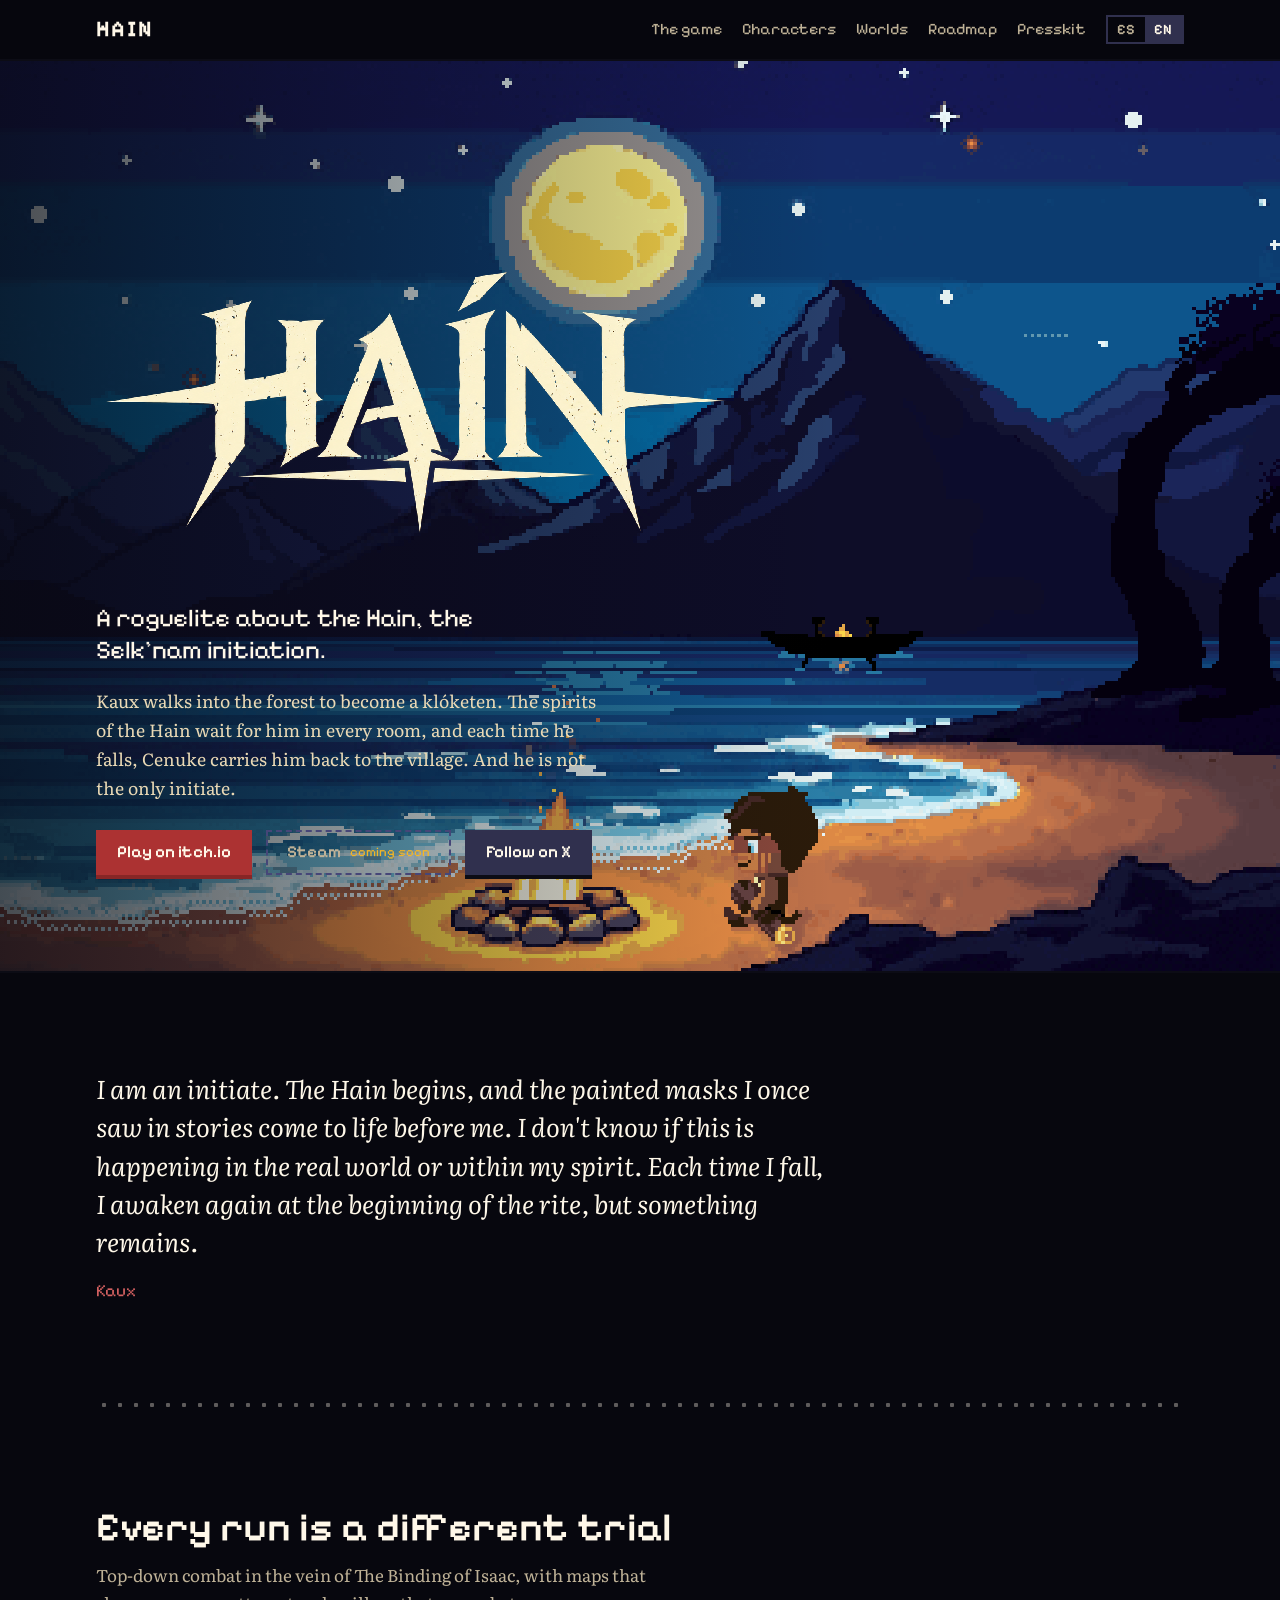
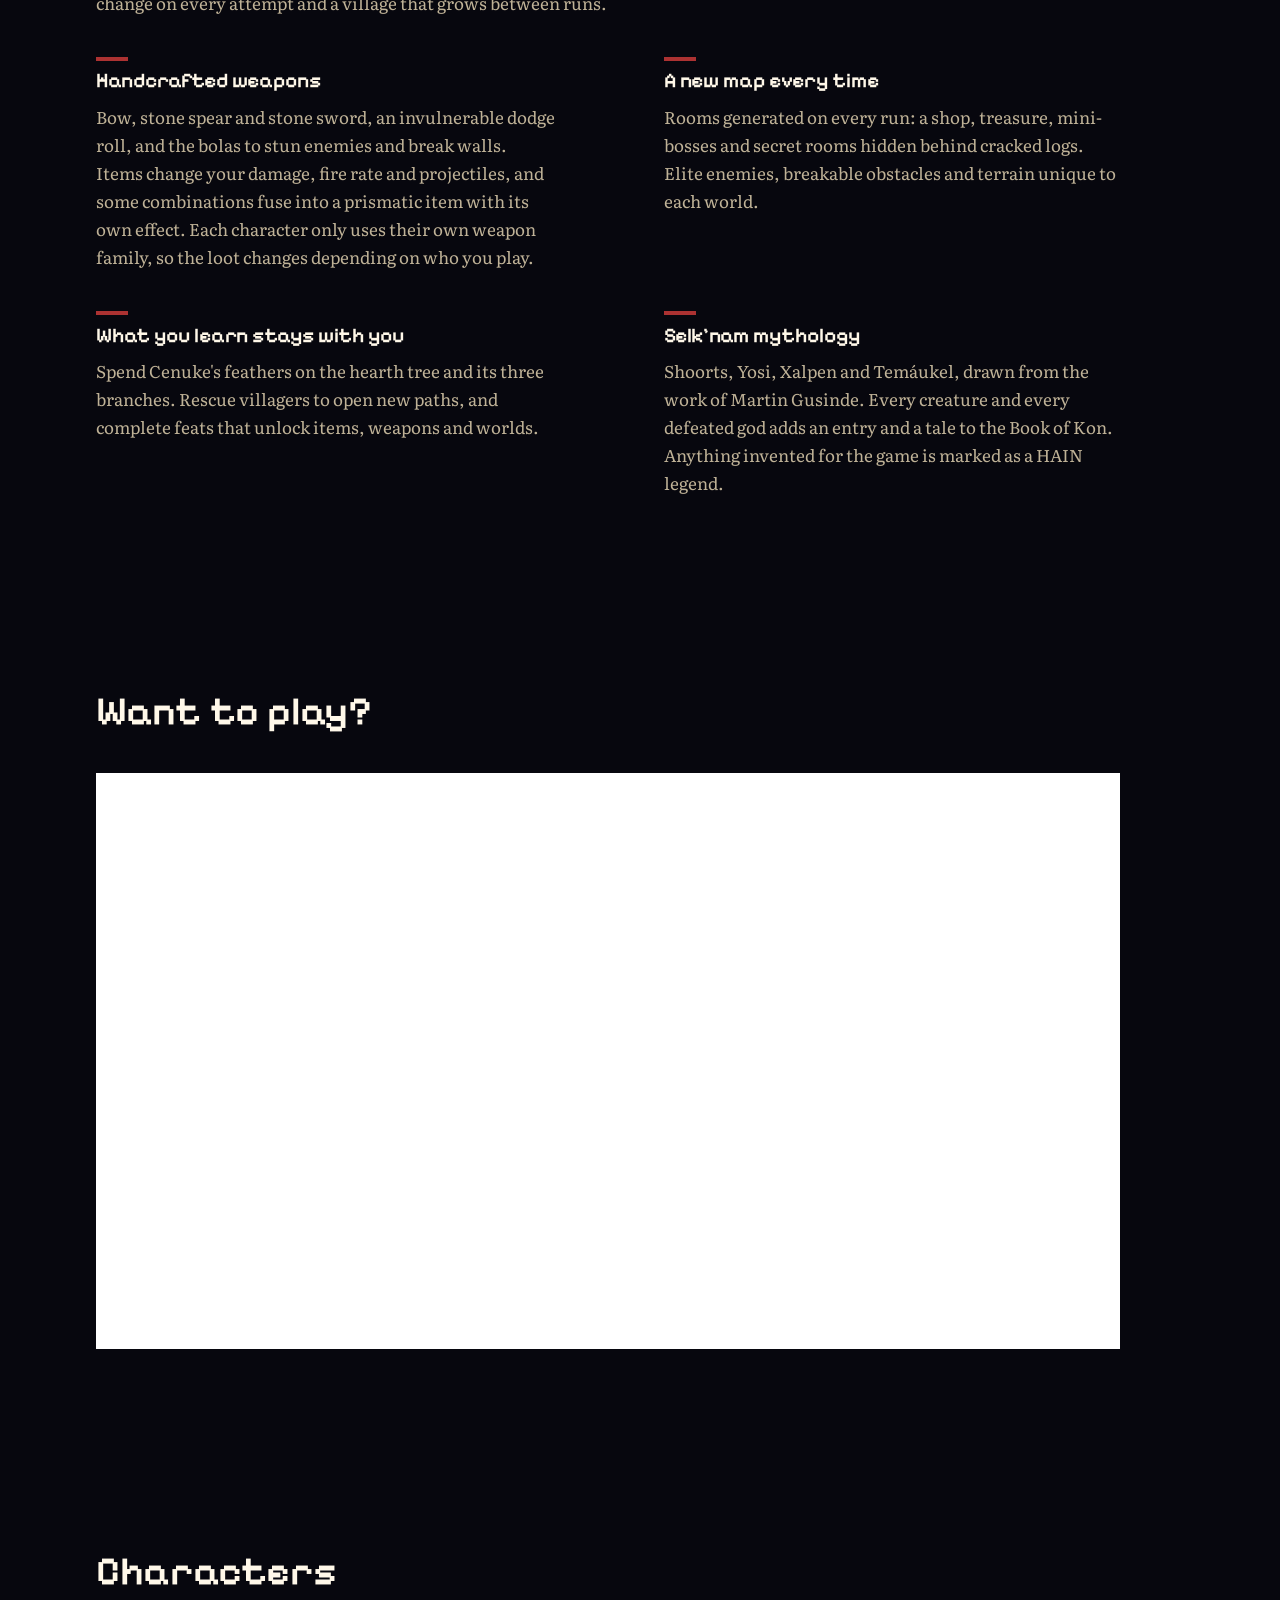
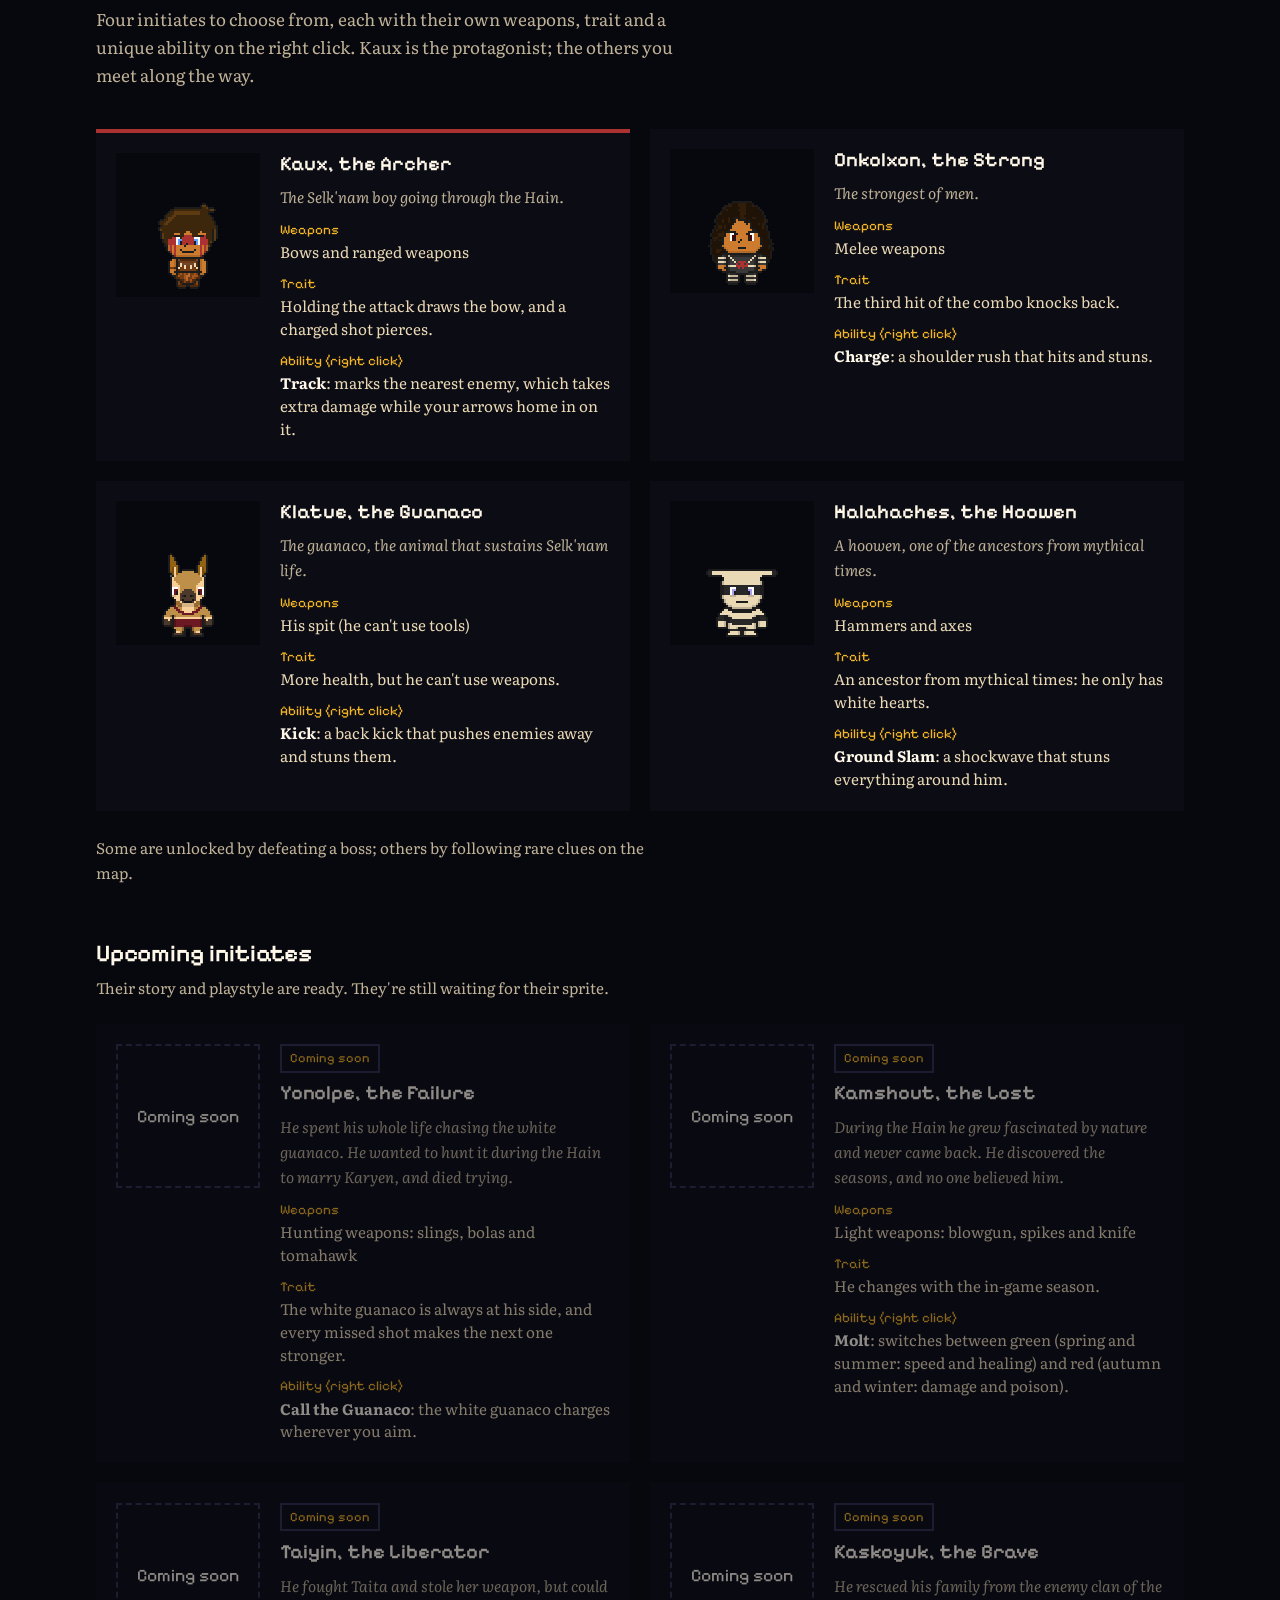
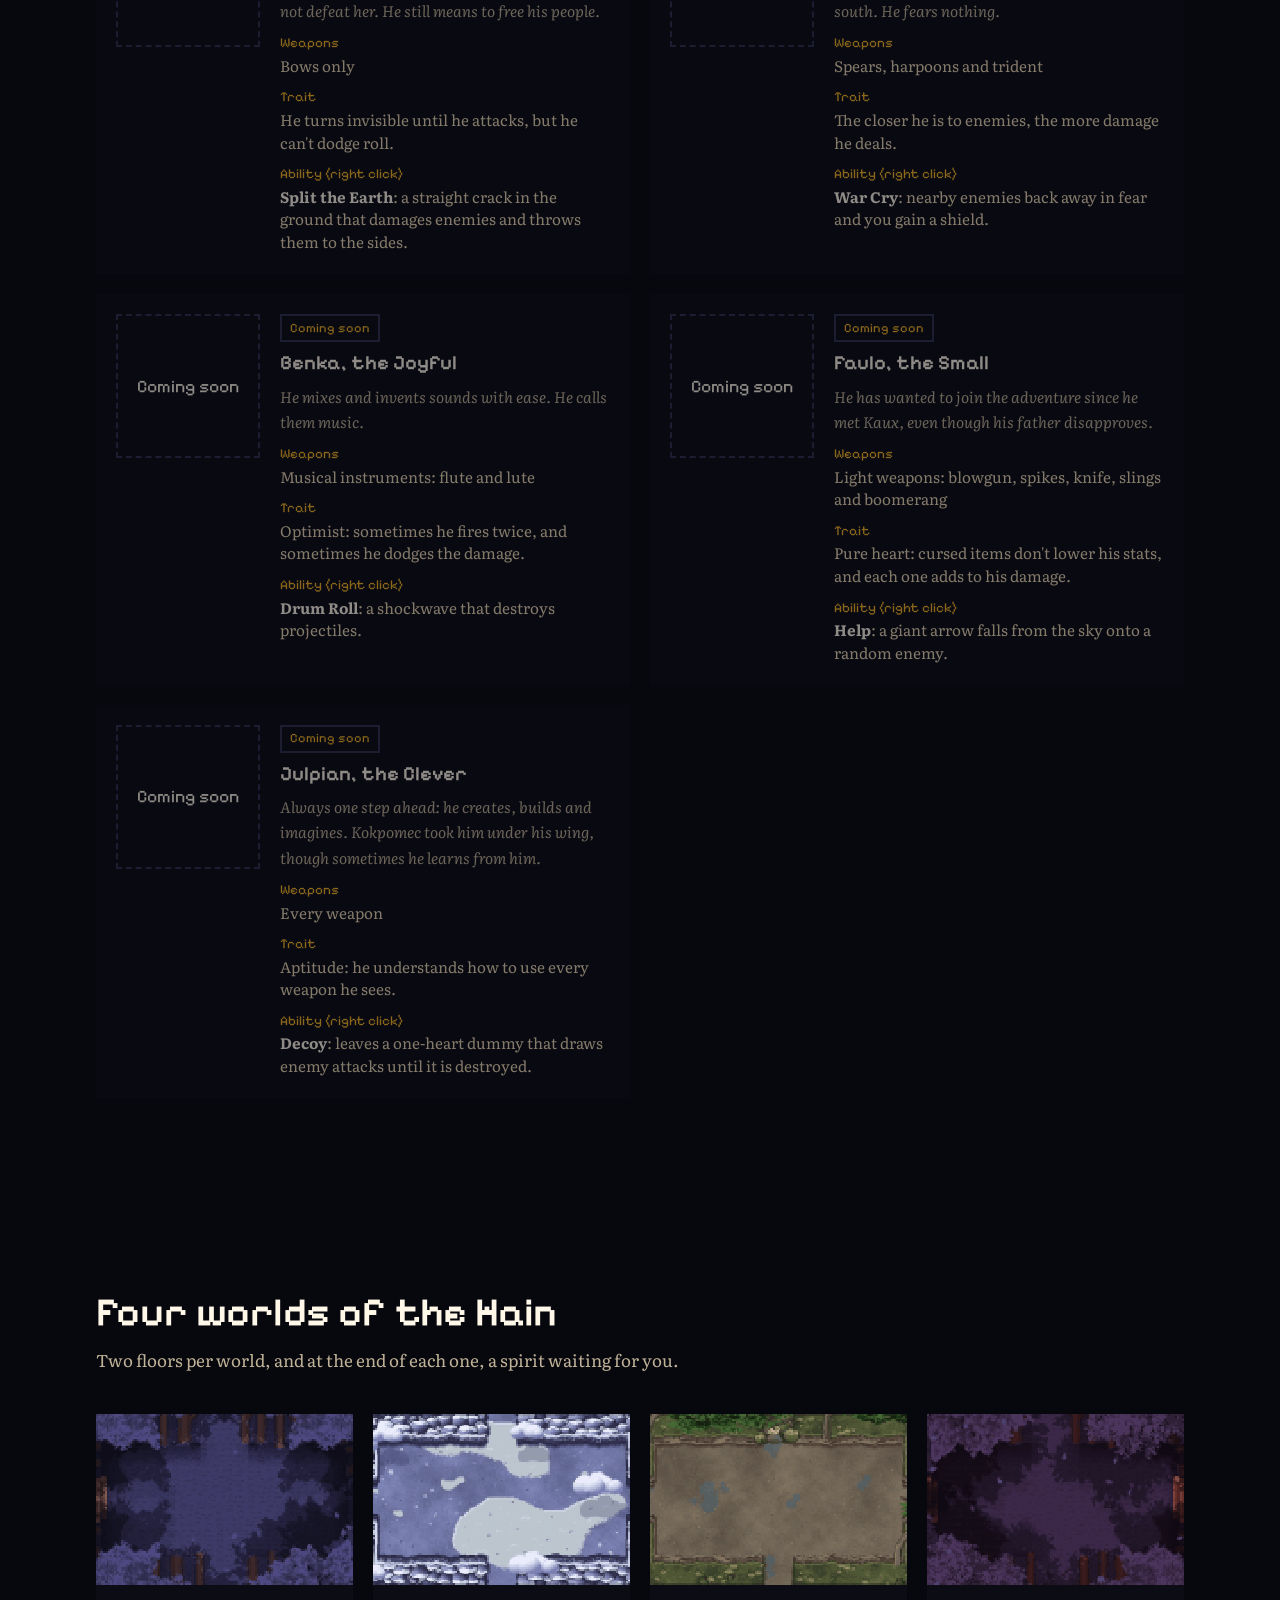
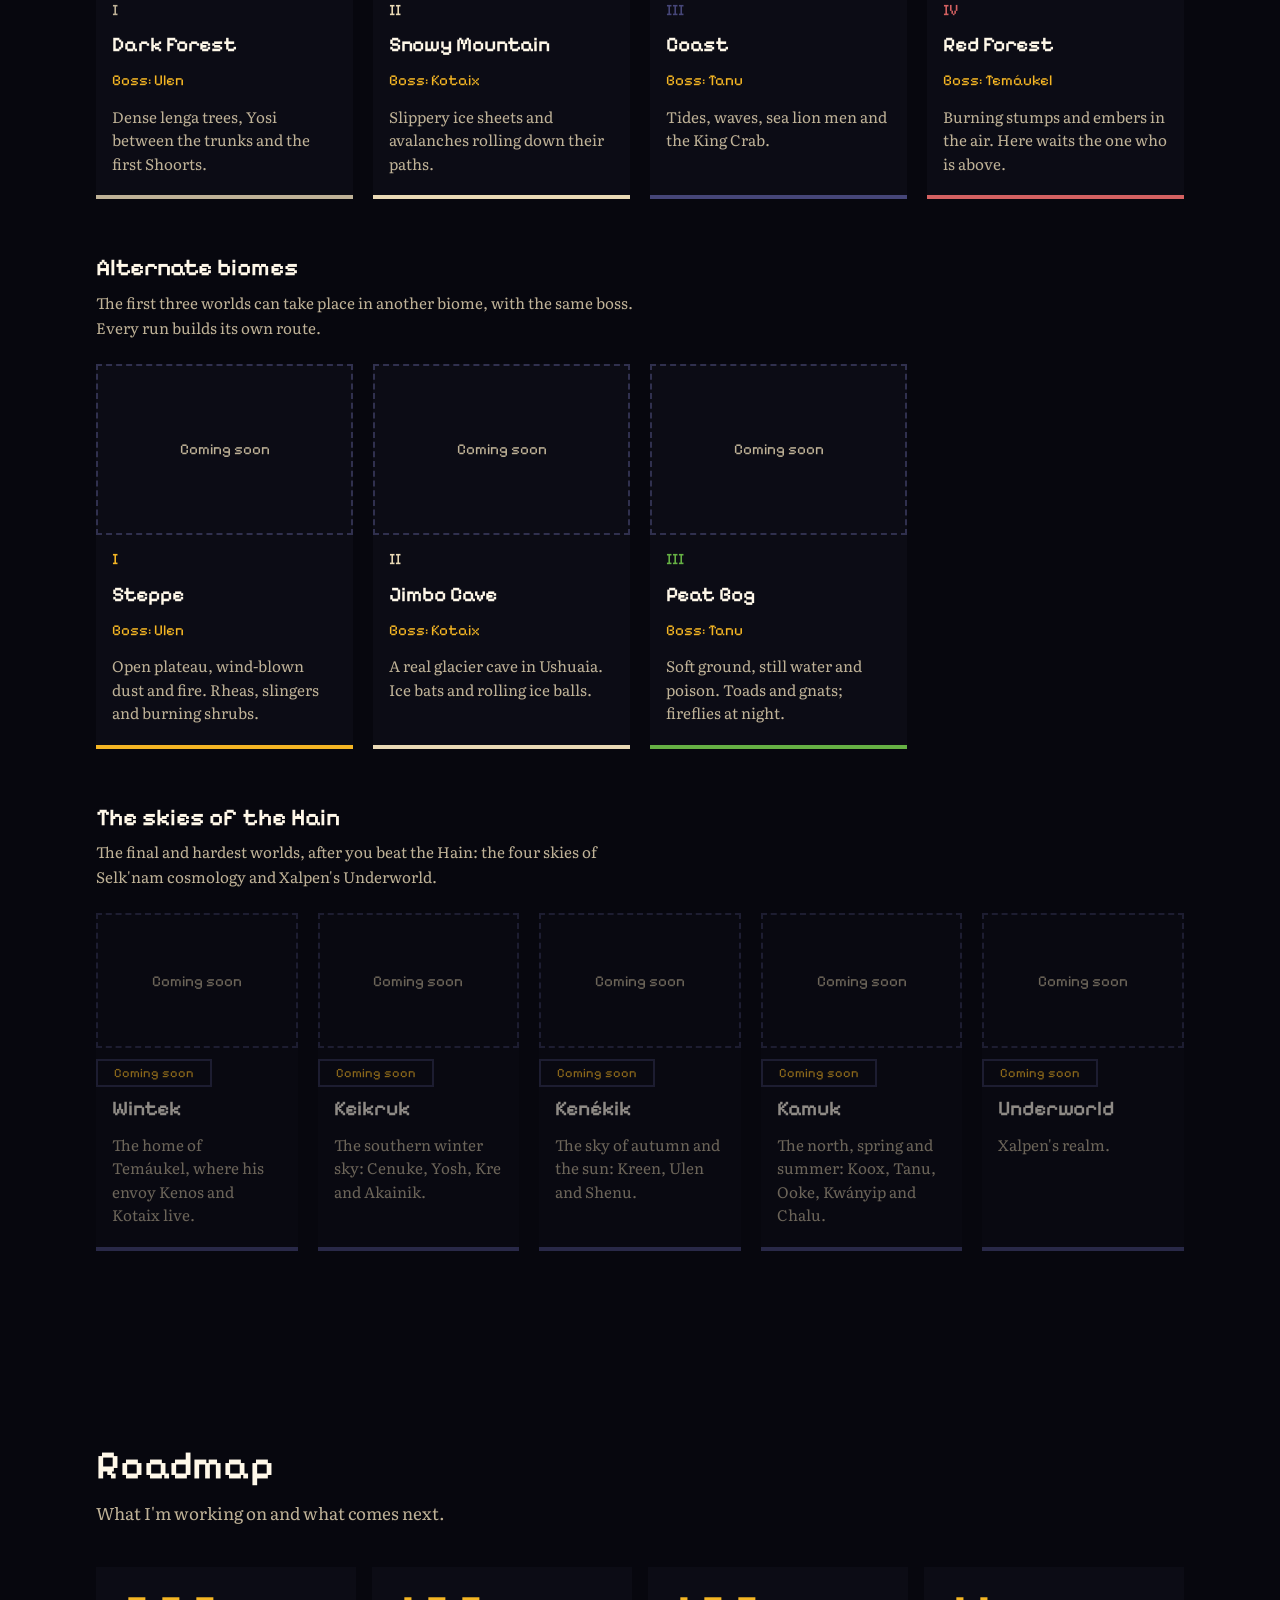
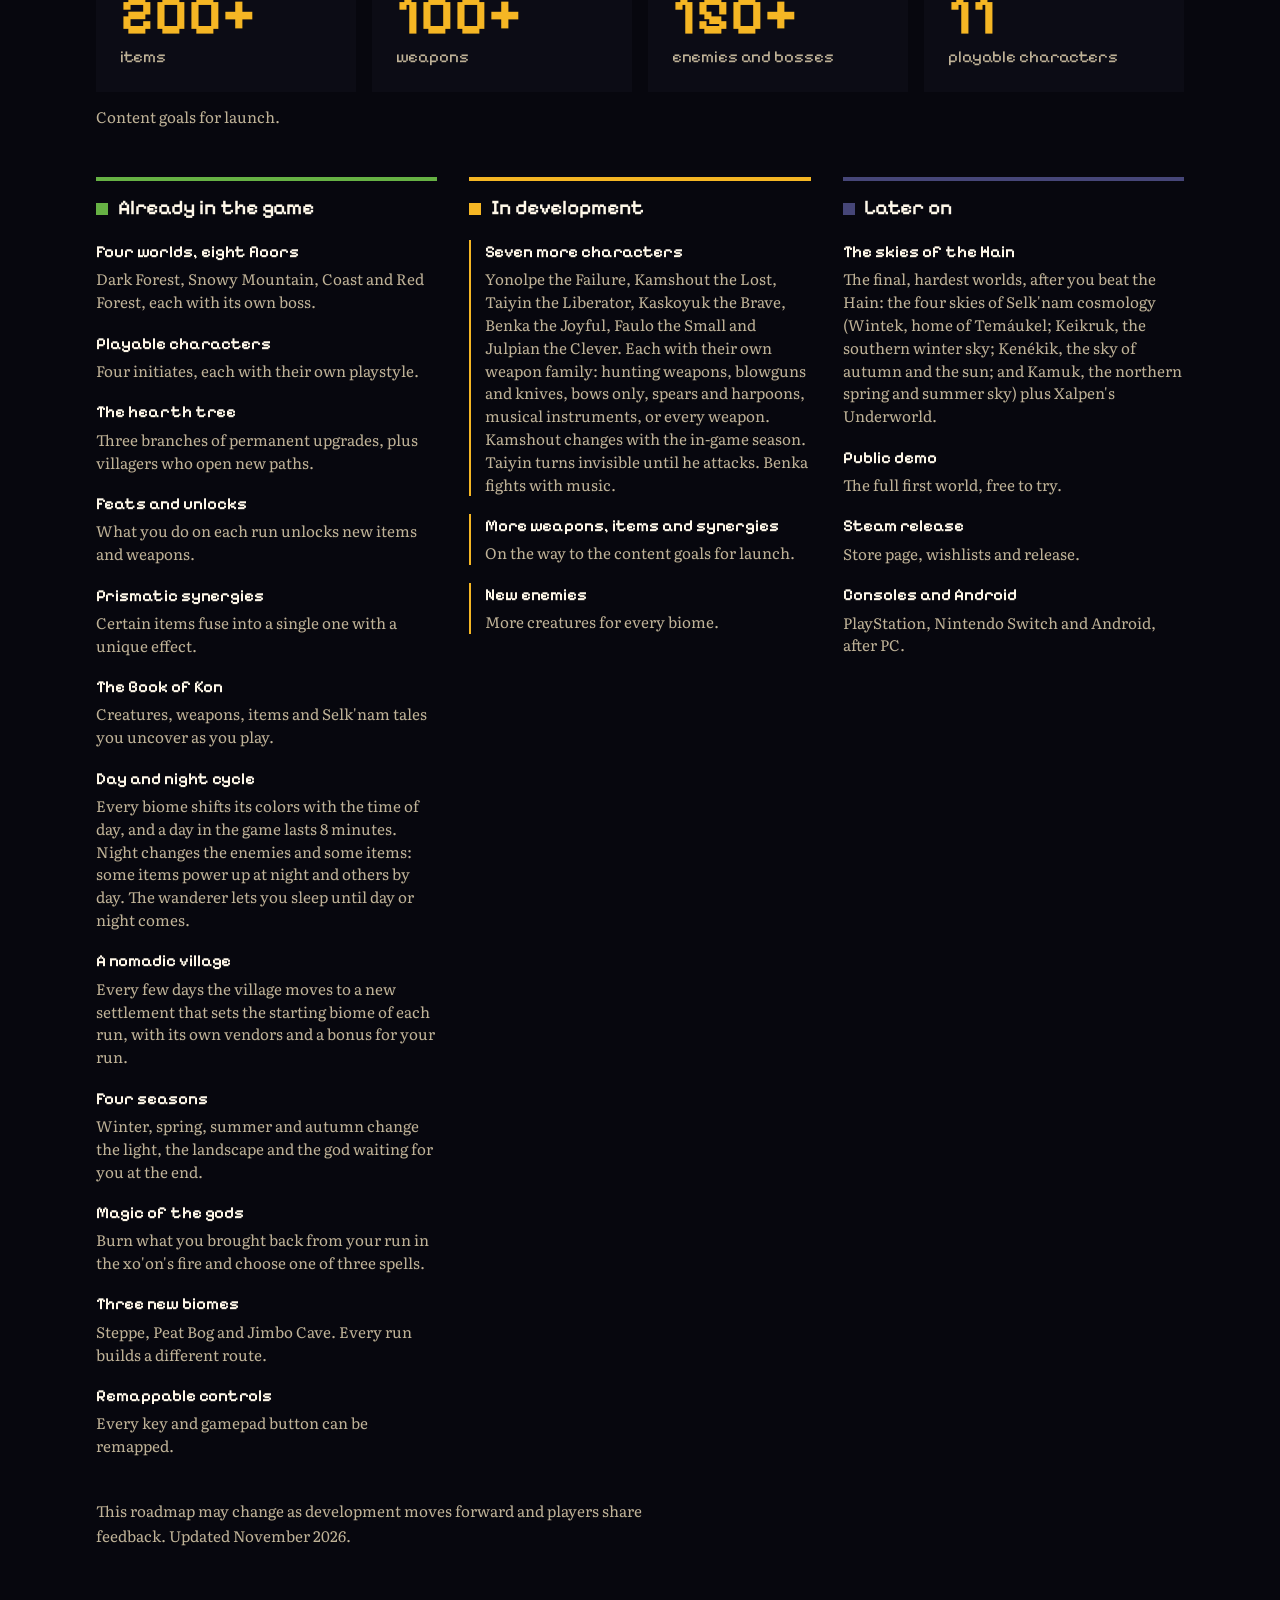
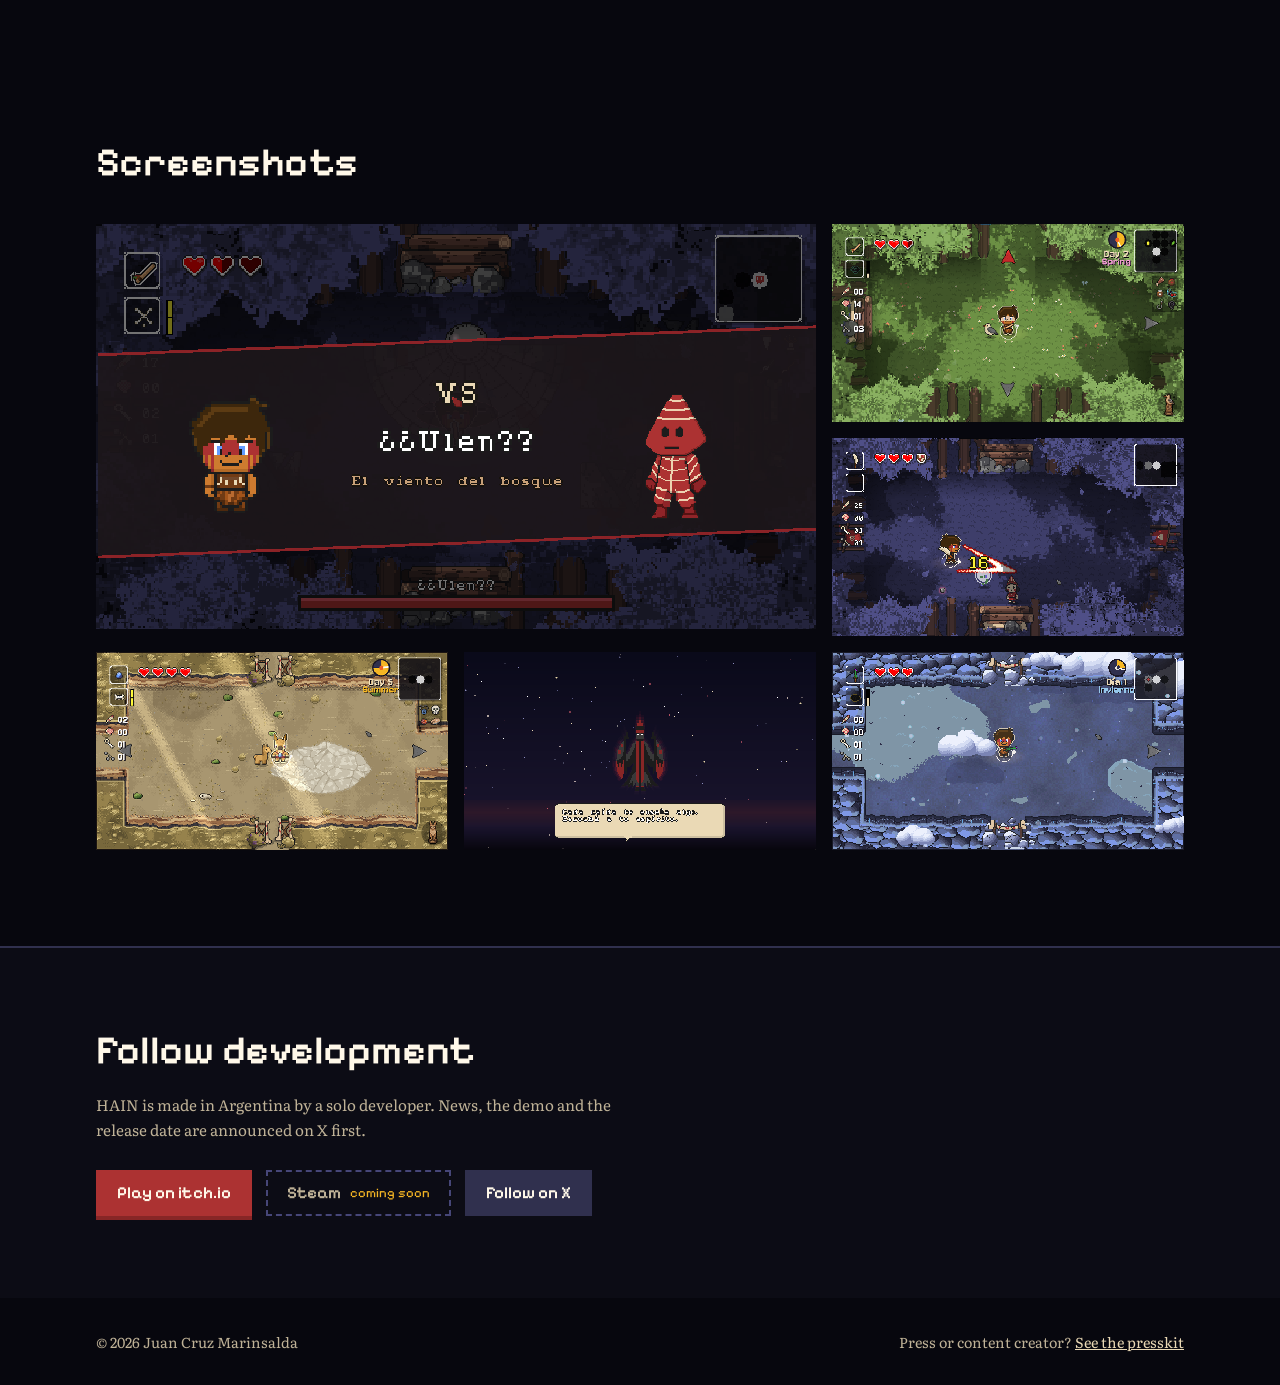
==== commit 43a8ae8c: "add playtest" ====
--- a/index.html
+++ b/index.html
@@ -92,6 +92,22 @@
           <p><span class="es">Shoorts, Yosi, Xalpen y Temáukel, a partir del trabajo de Martin Gusinde. Cada criatura y cada dios vencido suma una entrada y un relato al Libro de Kon. Lo inventado para el juego se marca como leyenda de HAIN.</span><span class="en">Shoorts, Yosi, Xalpen and Temáukel, drawn from the work of Martin Gusinde. Every creature and every defeated god adds an entry and a tale to the Book of Kon. Anything invented for the game is marked as a HAIN legend.</span></p>
         </div>
       </div>
+    </div>
+  </section>
+
+  <section class="section" id="jugar">
+    <div class="wrap">
+      <div class="section-head">
+        <h2><span class="es">¿Quieres jugar?</span><span class="en">Want to play?</span></h2>
+      </div>
+      <iframe
+        src="https://hain-playtest-web.vercel.app/play"
+        style="width:100%;max-width:1024px;aspect-ratio:16/9;border:0;background:#000"
+        allow="fullscreen; autoplay; gamepad"
+        allowfullscreen
+        loading="lazy"
+        title="HAIN playtest">
+      </iframe>
     </div>
   </section>
 
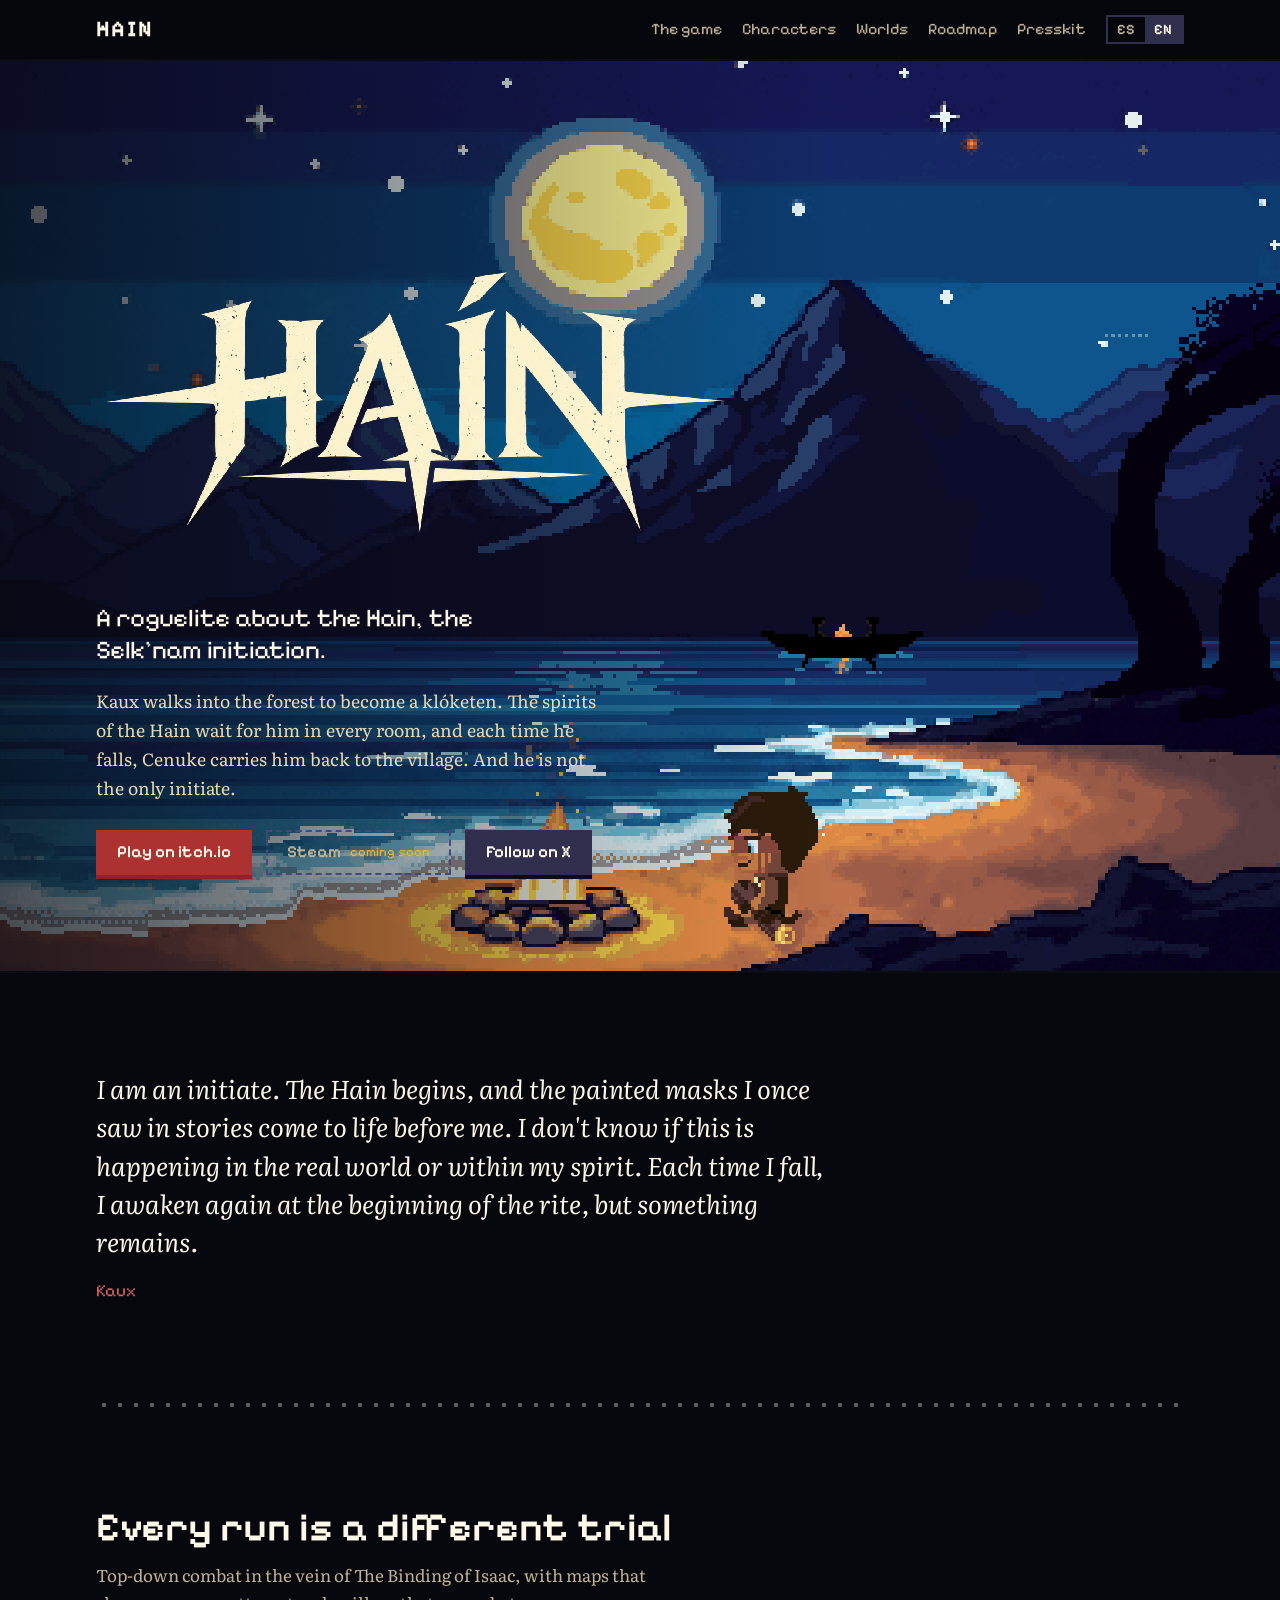
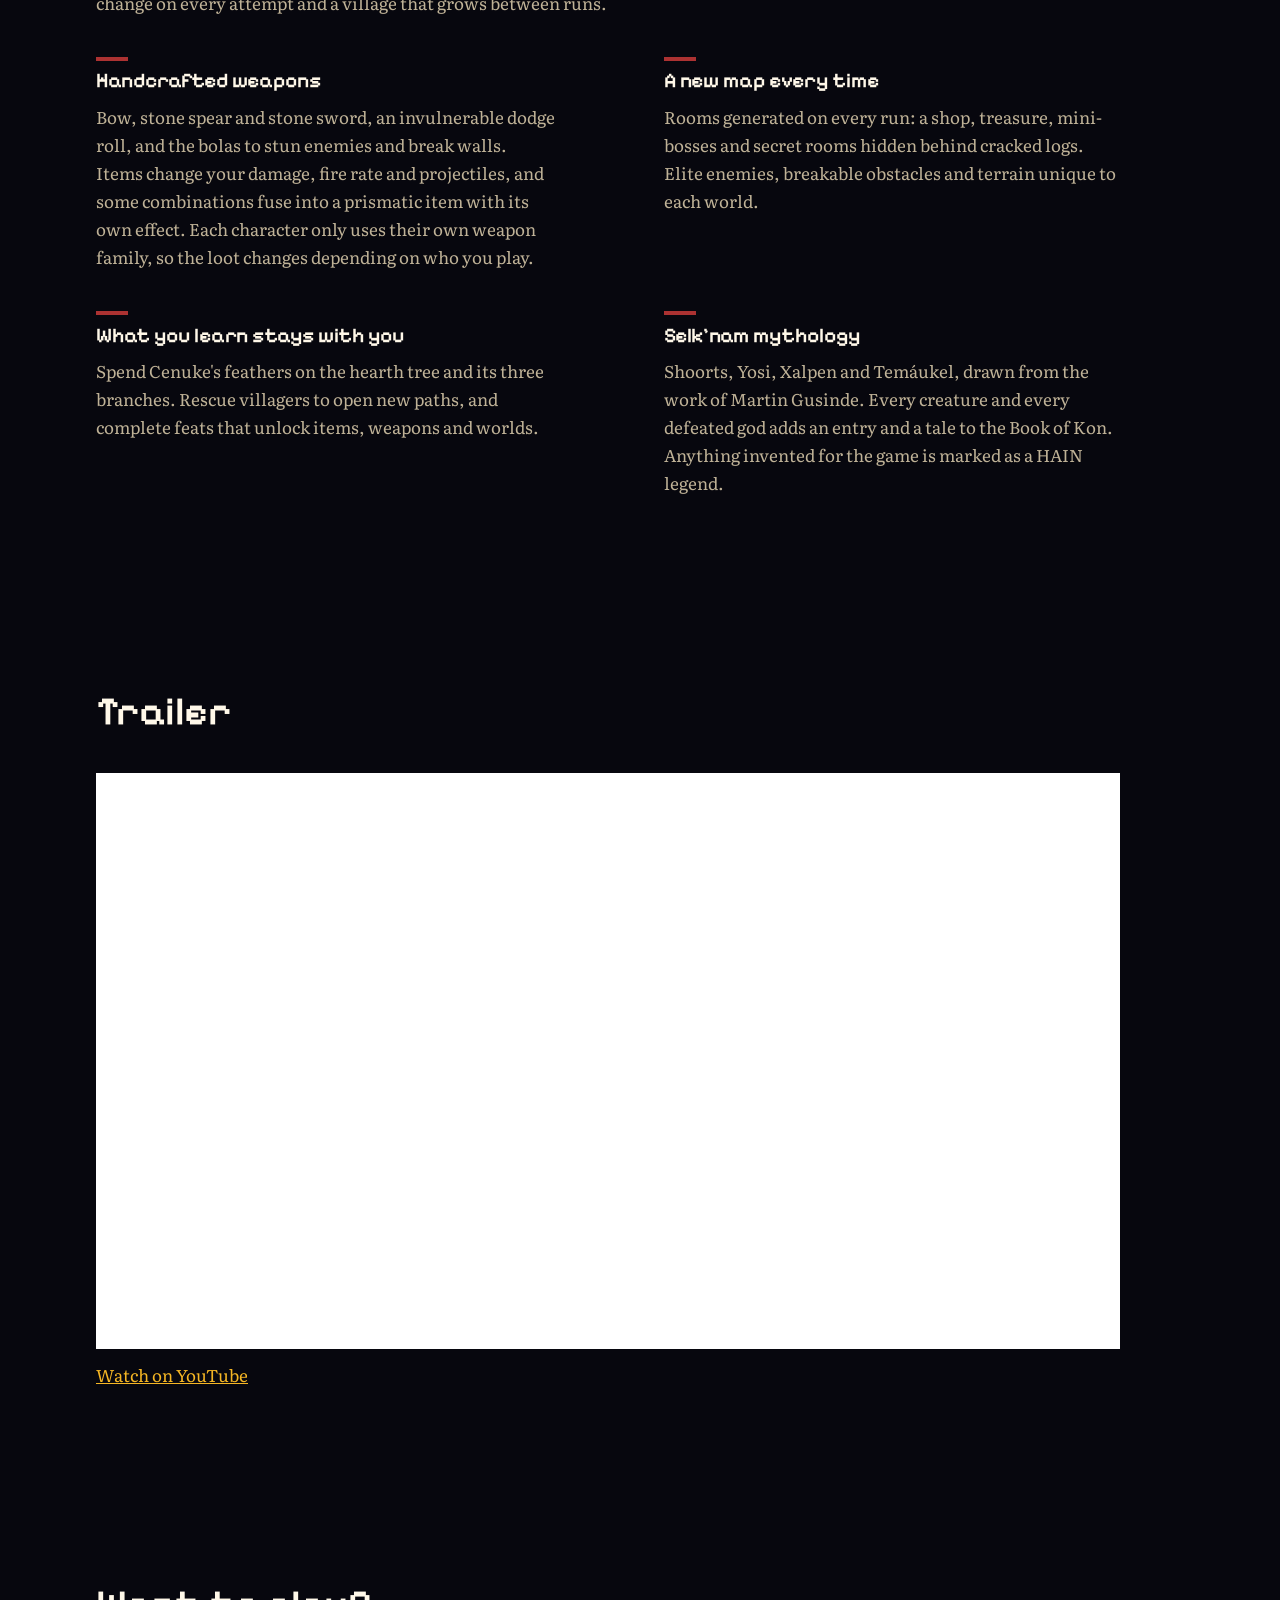
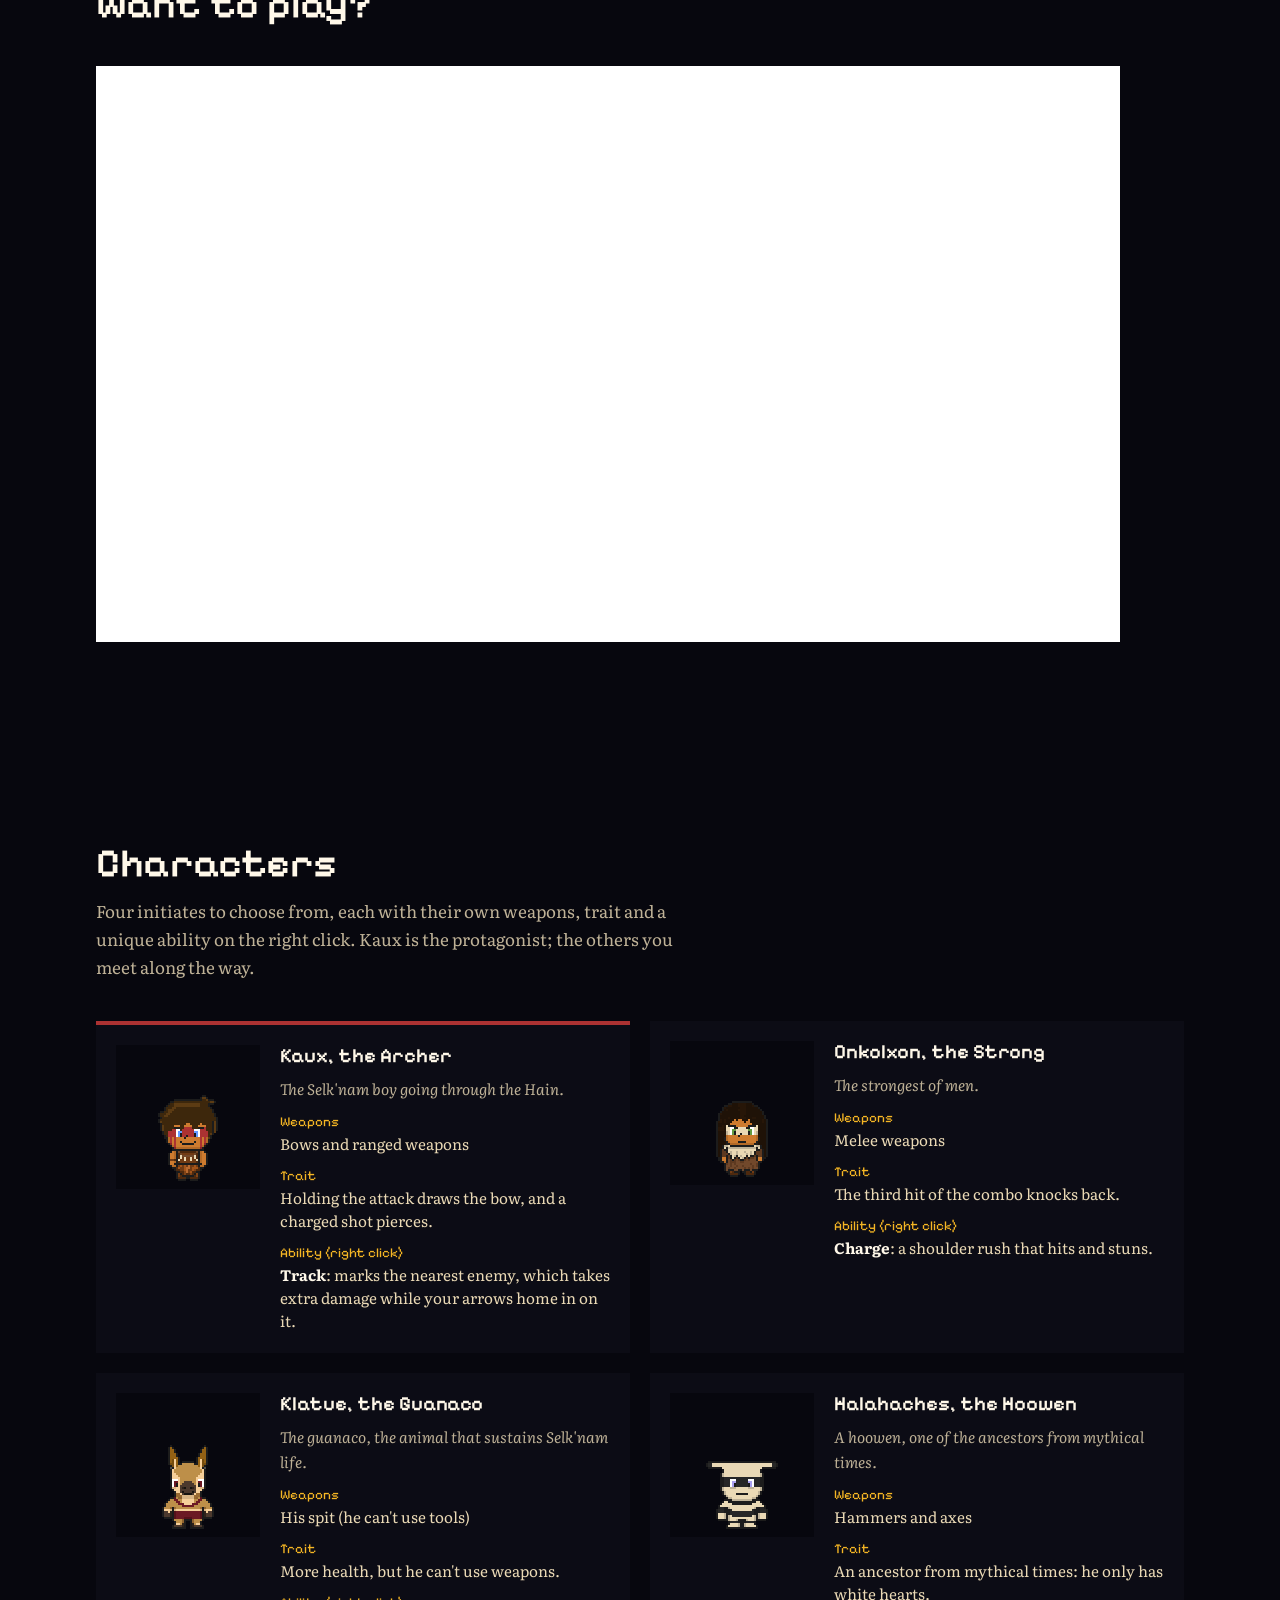
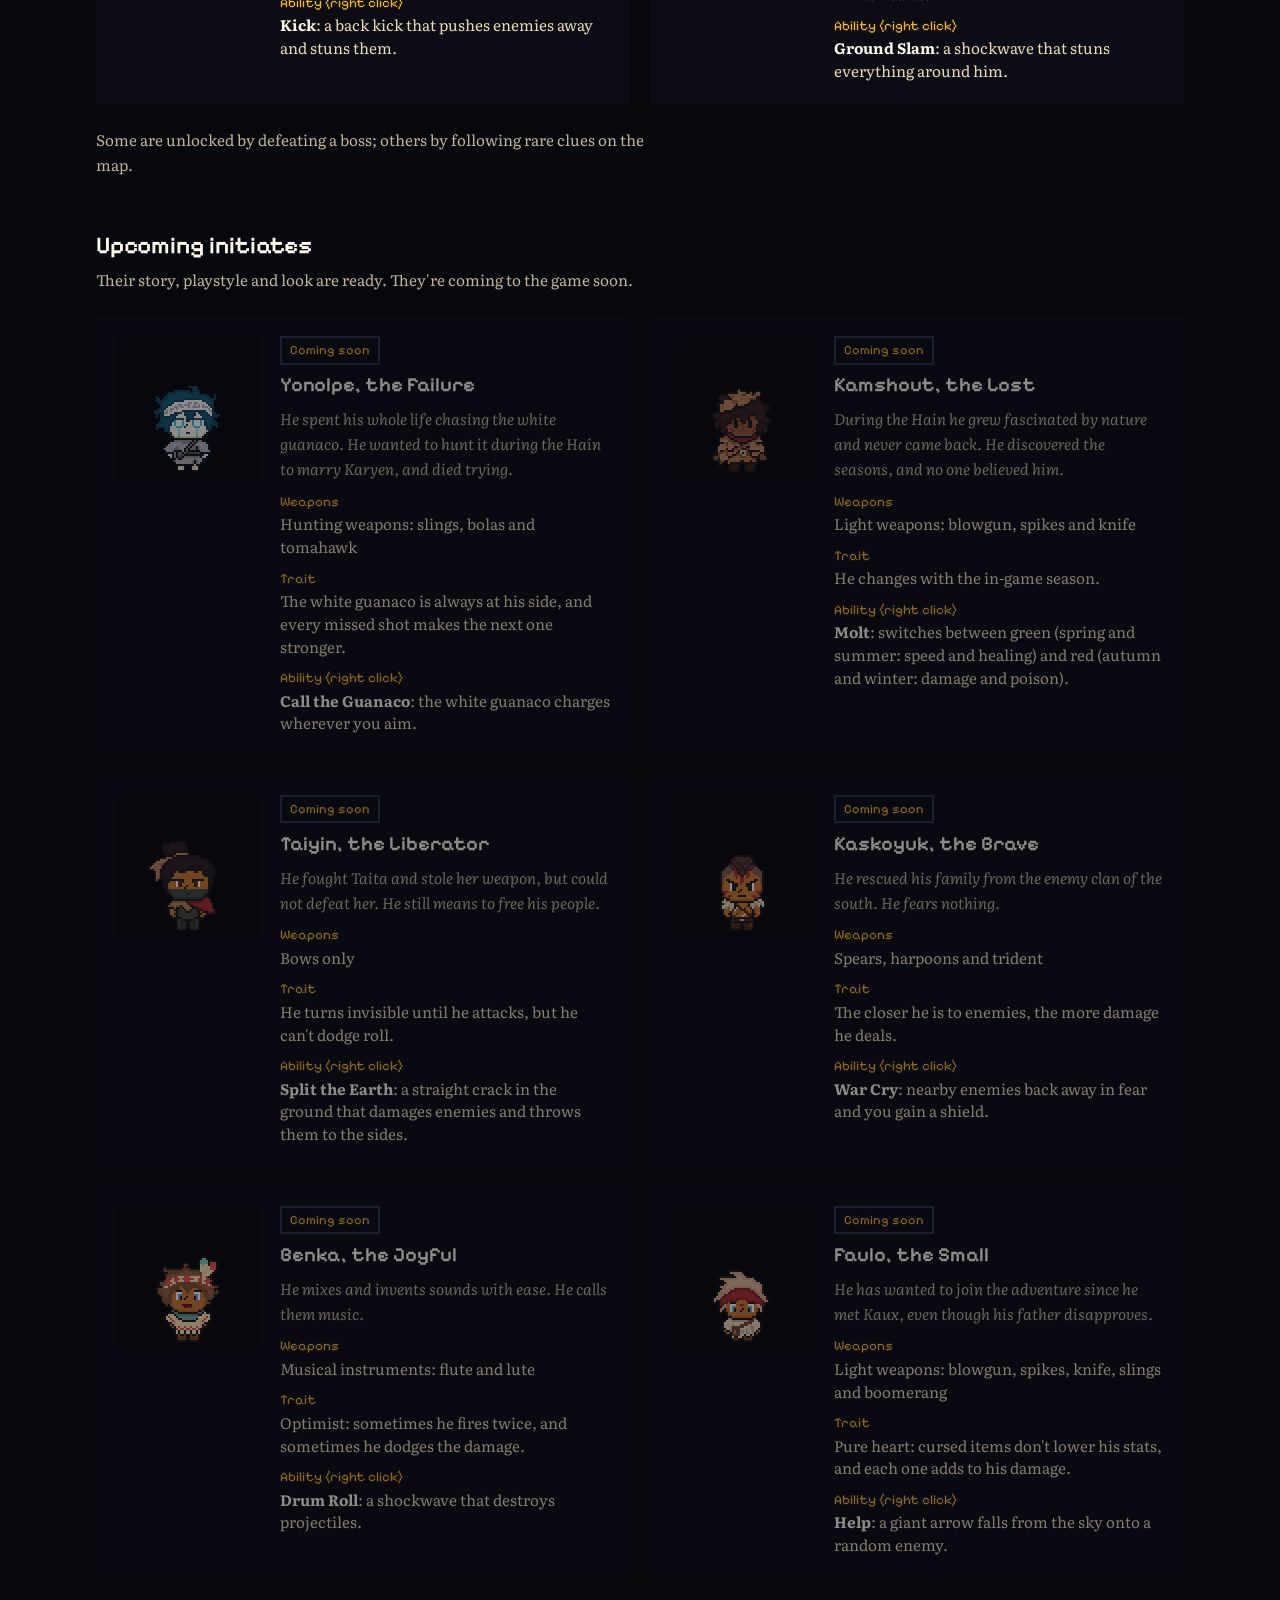
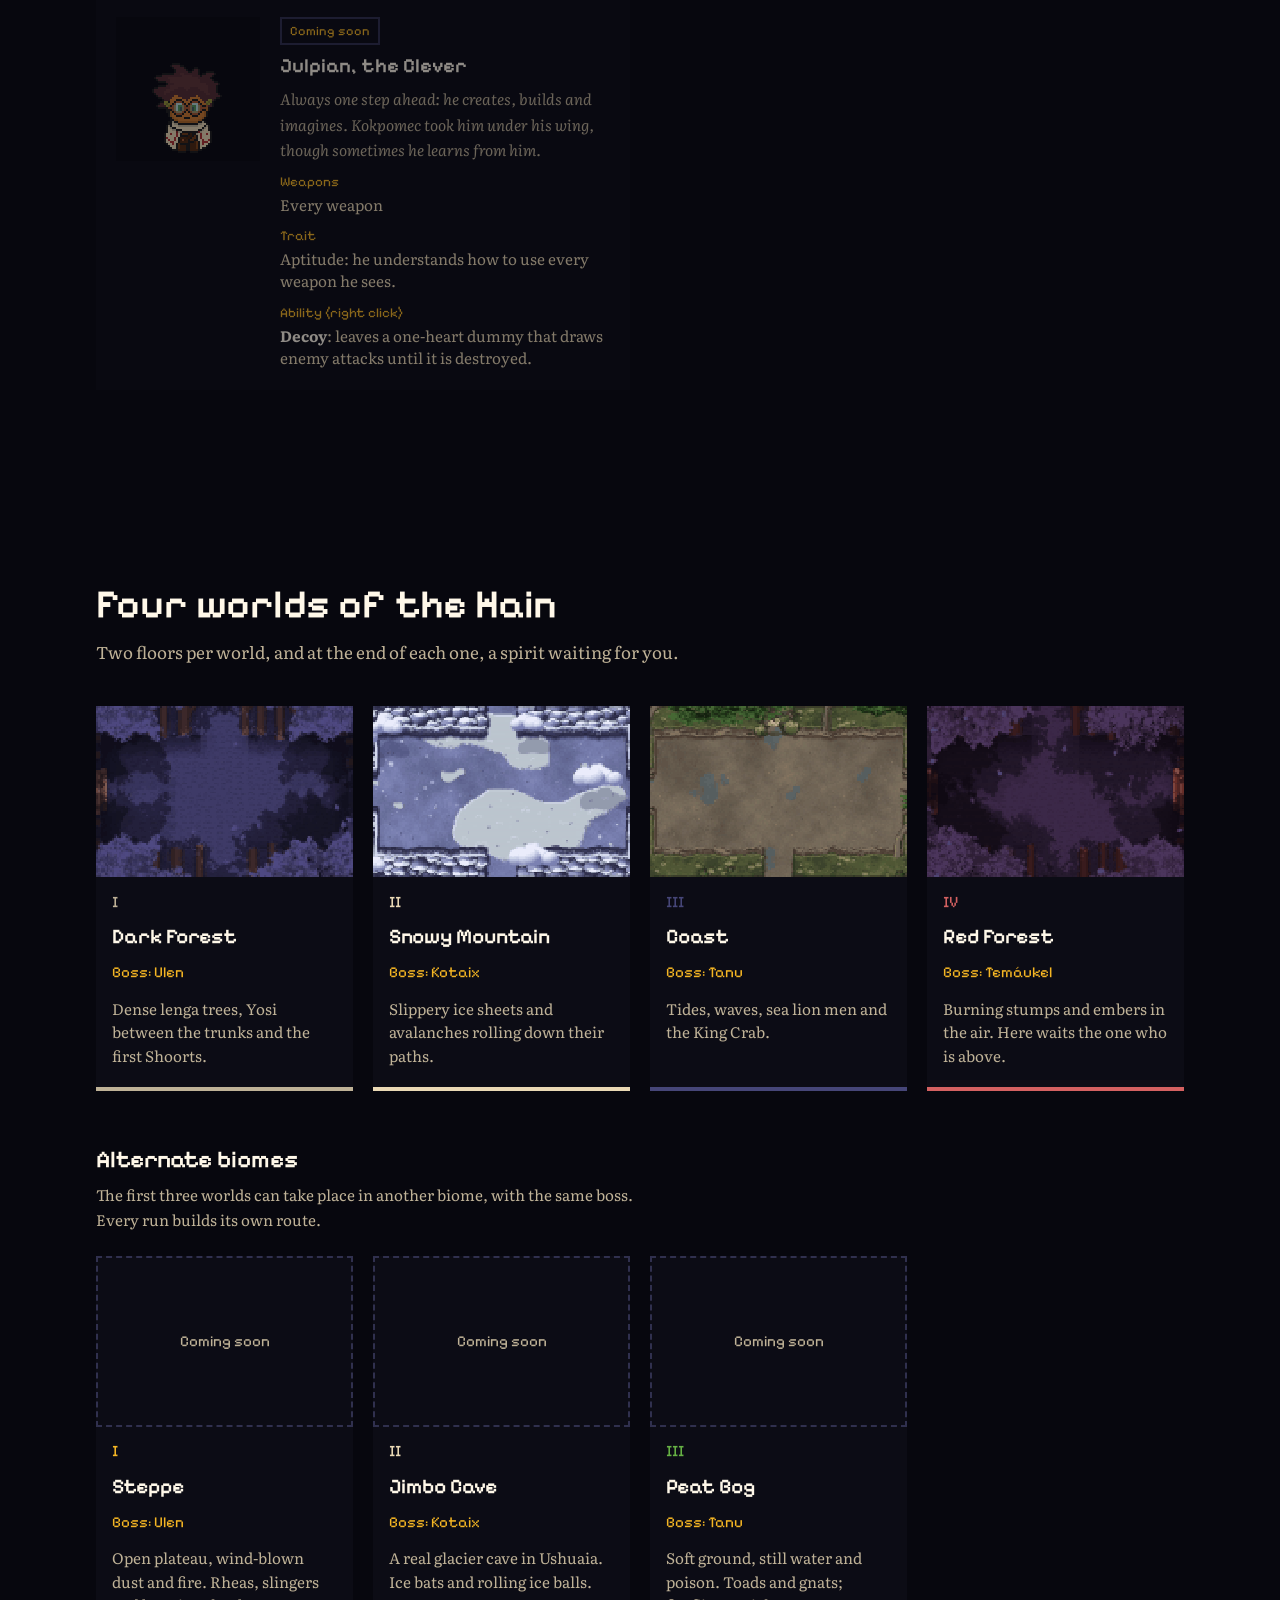
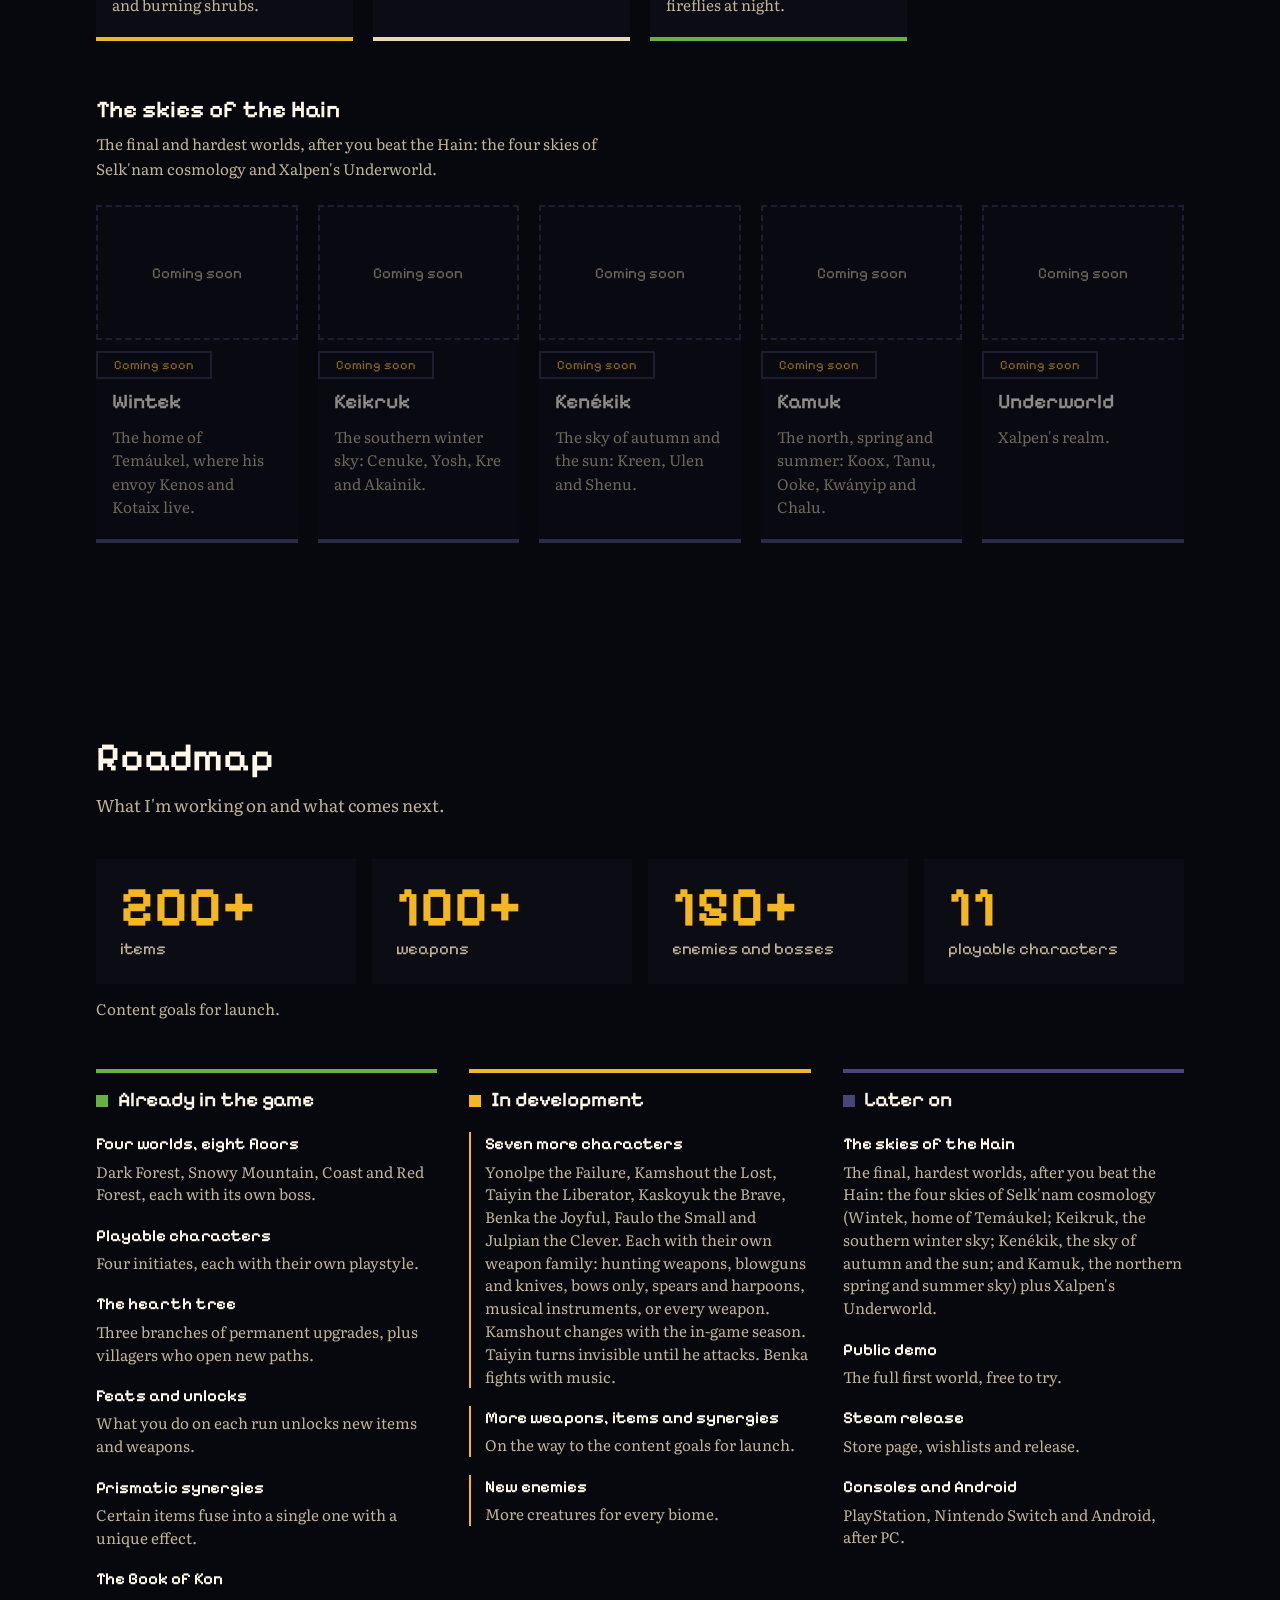
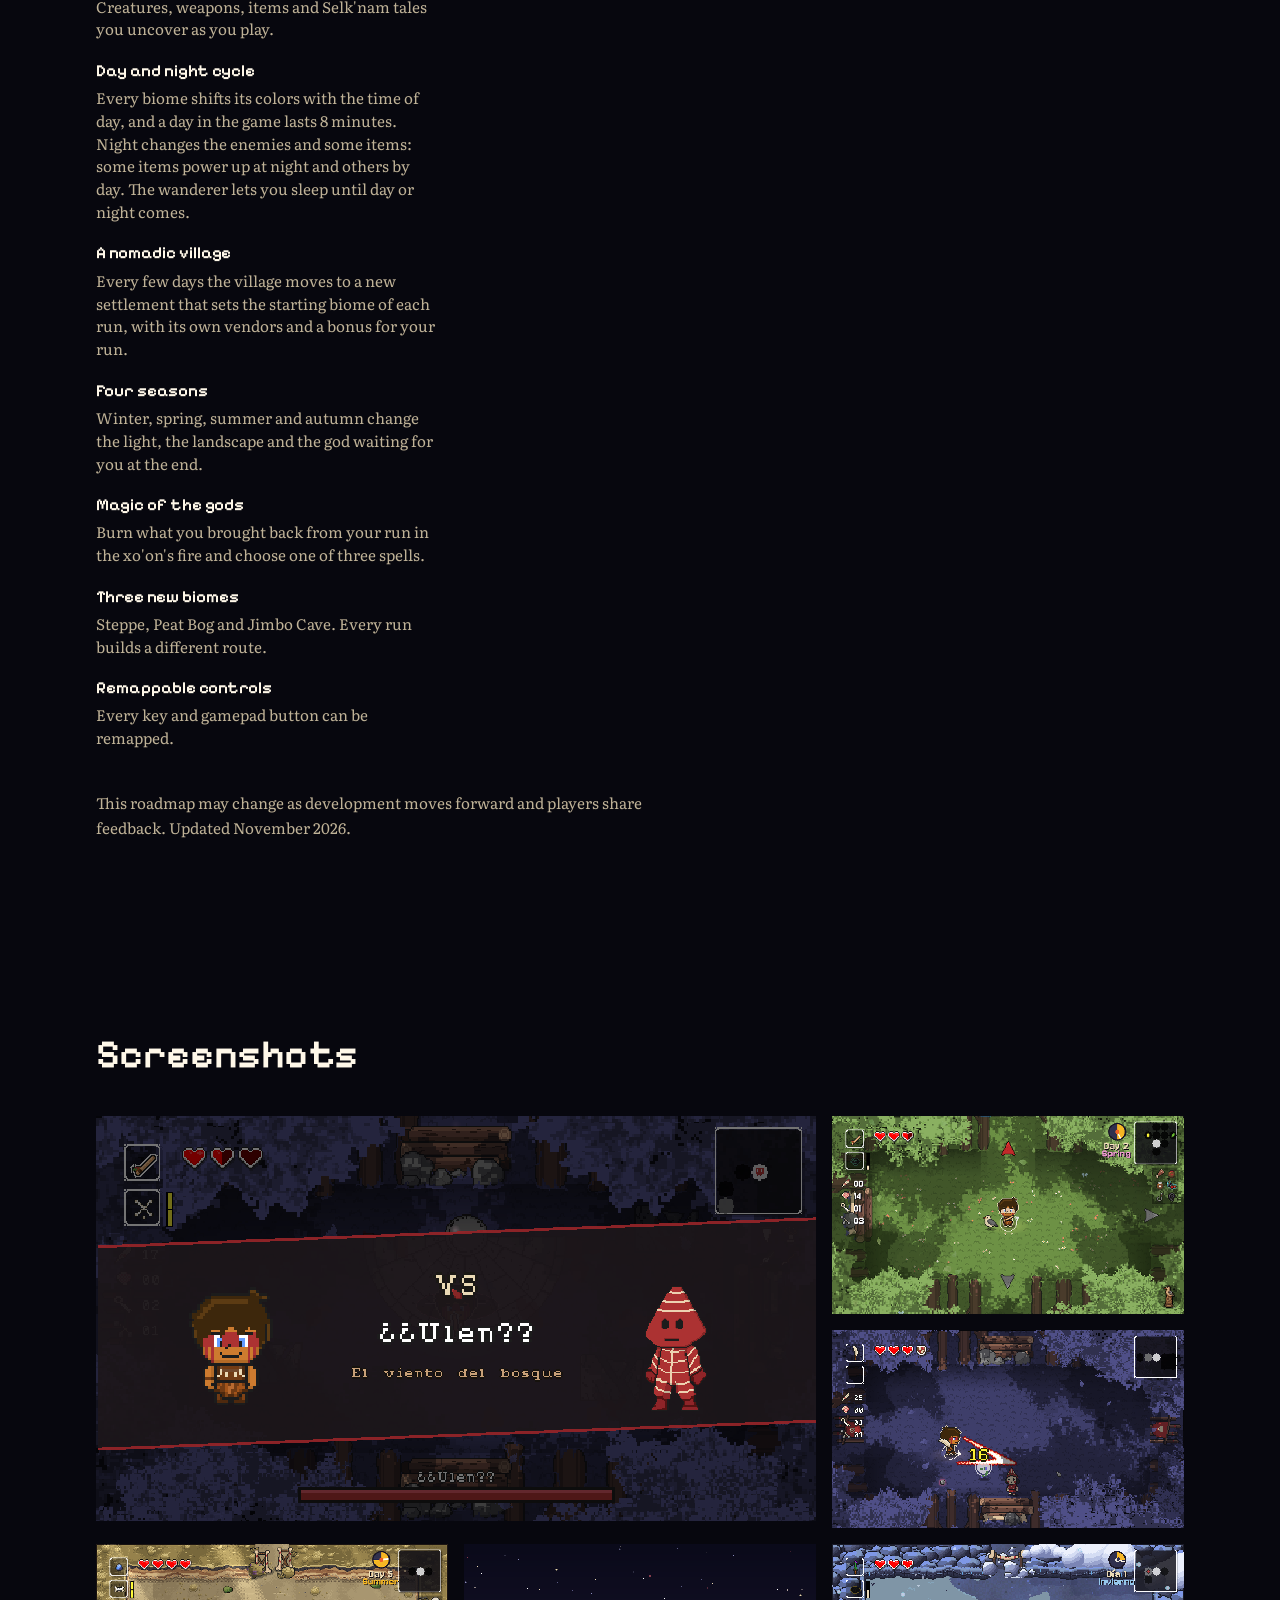
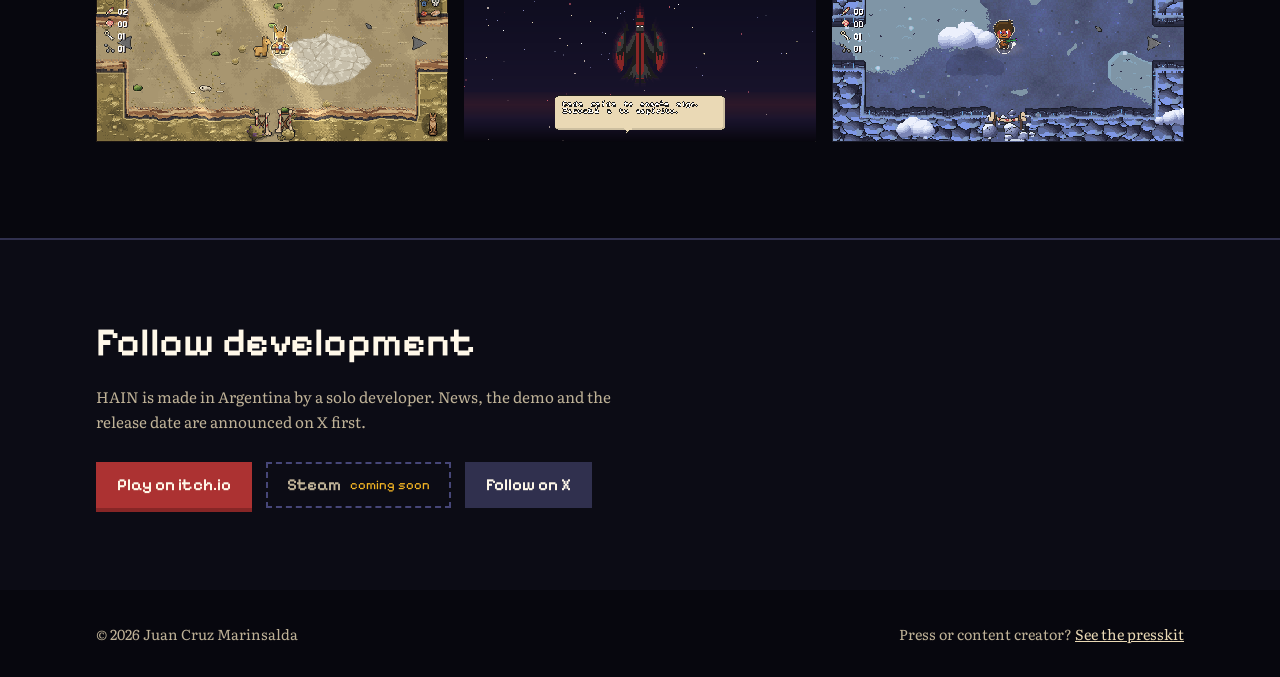
==== commit 10cd0521: "sprites eprsonajes y video yt" ====
--- a/index.html
+++ b/index.html
@@ -95,6 +95,18 @@
     </div>
   </section>
 
+  <section class="section" id="trailer">
+    <div class="wrap">
+      <div class="section-head">
+        <h2><span class="es">Tráiler</span><span class="en">Trailer</span></h2>
+      </div>
+      <div class="trailer">
+        <iframe src="https://www.youtube-nocookie.com/embed/IQ0Pczyo2oY" title="HAIN trailer" allow="accelerometer; autoplay; clipboard-write; encrypted-media; gyroscope; picture-in-picture; web-share" referrerpolicy="strict-origin-when-cross-origin" allowfullscreen loading="lazy"></iframe>
+      </div>
+      <p class="video-link"><a href="https://www.youtube.com/watch?v=IQ0Pczyo2oY" target="_blank" rel="noopener"><span class="es">Ver en YouTube</span><span class="en">Watch on YouTube</span></a></p>
+    </div>
+  </section>
+
   <section class="section" id="jugar">
     <div class="wrap">
       <div class="section-head">
@@ -169,7 +181,7 @@
       </div>
       <p class="note chars-note"><span class="es">Algunos se desbloquean venciendo a un jefe; otros, siguiendo pistas raras en el mapa.</span><span class="en">Some are unlocked by defeating a boss; others by following rare clues on the map.</span></p>
       <h3 class="sub-head"><span class="es">Próximos iniciados</span><span class="en">Upcoming initiates</span></h3>
-      <p class="note"><span class="es">Ya tienen su historia y su forma de jugar. Les falta el sprite.</span><span class="en">Their story and playstyle are ready. They're still waiting for their sprite.</span></p>
+      <p class="note"><span class="es">Ya tienen su historia, su forma de jugar y su aspecto. Llegan pronto al juego.</span><span class="en">Their story, playstyle and look are ready. They're coming to the game soon.</span></p>
       <div class="chars">
         <article class="char soon-card">
           <div class="shot contain char-art" data-img="img/personajes/yonolpe.png" data-alt="Yonolpe"><div><span class="es">Próximamente</span><span class="en">Coming soon</span></div></div>
@@ -185,7 +197,7 @@
           </div>
         </article>
         <article class="char soon-card">
-          <div class="shot contain char-art" data-img="img/personajes/kamshout.png" data-alt="Kamshout"><div><span class="es">Próximamente</span><span class="en">Coming soon</span></div></div>
+          <div class="shot contain char-art" data-img="img/personajes/kamshout.gif" data-alt="Kamshout"><div><span class="es">Próximamente</span><span class="en">Coming soon</span></div></div>
           <div class="char-body">
             <span class="soon-tag"><span class="es">Próximamente</span><span class="en">Coming soon</span></span>
             <h3>Kamshout, <span class="es">el Perdido</span><span class="en">the Lost</span></h3>
--- a/style.css
+++ b/style.css
@@ -183,6 +183,11 @@
 .soon-tag { justify-self: start; font-family: var(--display); font-size: .8rem; color: var(--ochre); border: 2px solid var(--dusk); padding: .1rem .5rem; }
 .worlds-five { grid-template-columns: repeat(5, minmax(0, 1fr)); }
 
+/* Tráiler (YouTube) */
+.trailer { width: 100%; max-width: 1024px; aspect-ratio: 16 / 9; background: var(--night); }
+.trailer iframe { display: block; width: 100%; height: 100%; border: 0; }
+.video-link { margin-top: .75rem; }
+
 /* Capturas (pendientes) */
 .shots { display: grid; grid-template-columns: repeat(3, minmax(0, 1fr)); gap: 1rem; }
 .shots .shot:first-child { grid-column: span 2; grid-row: span 2; }
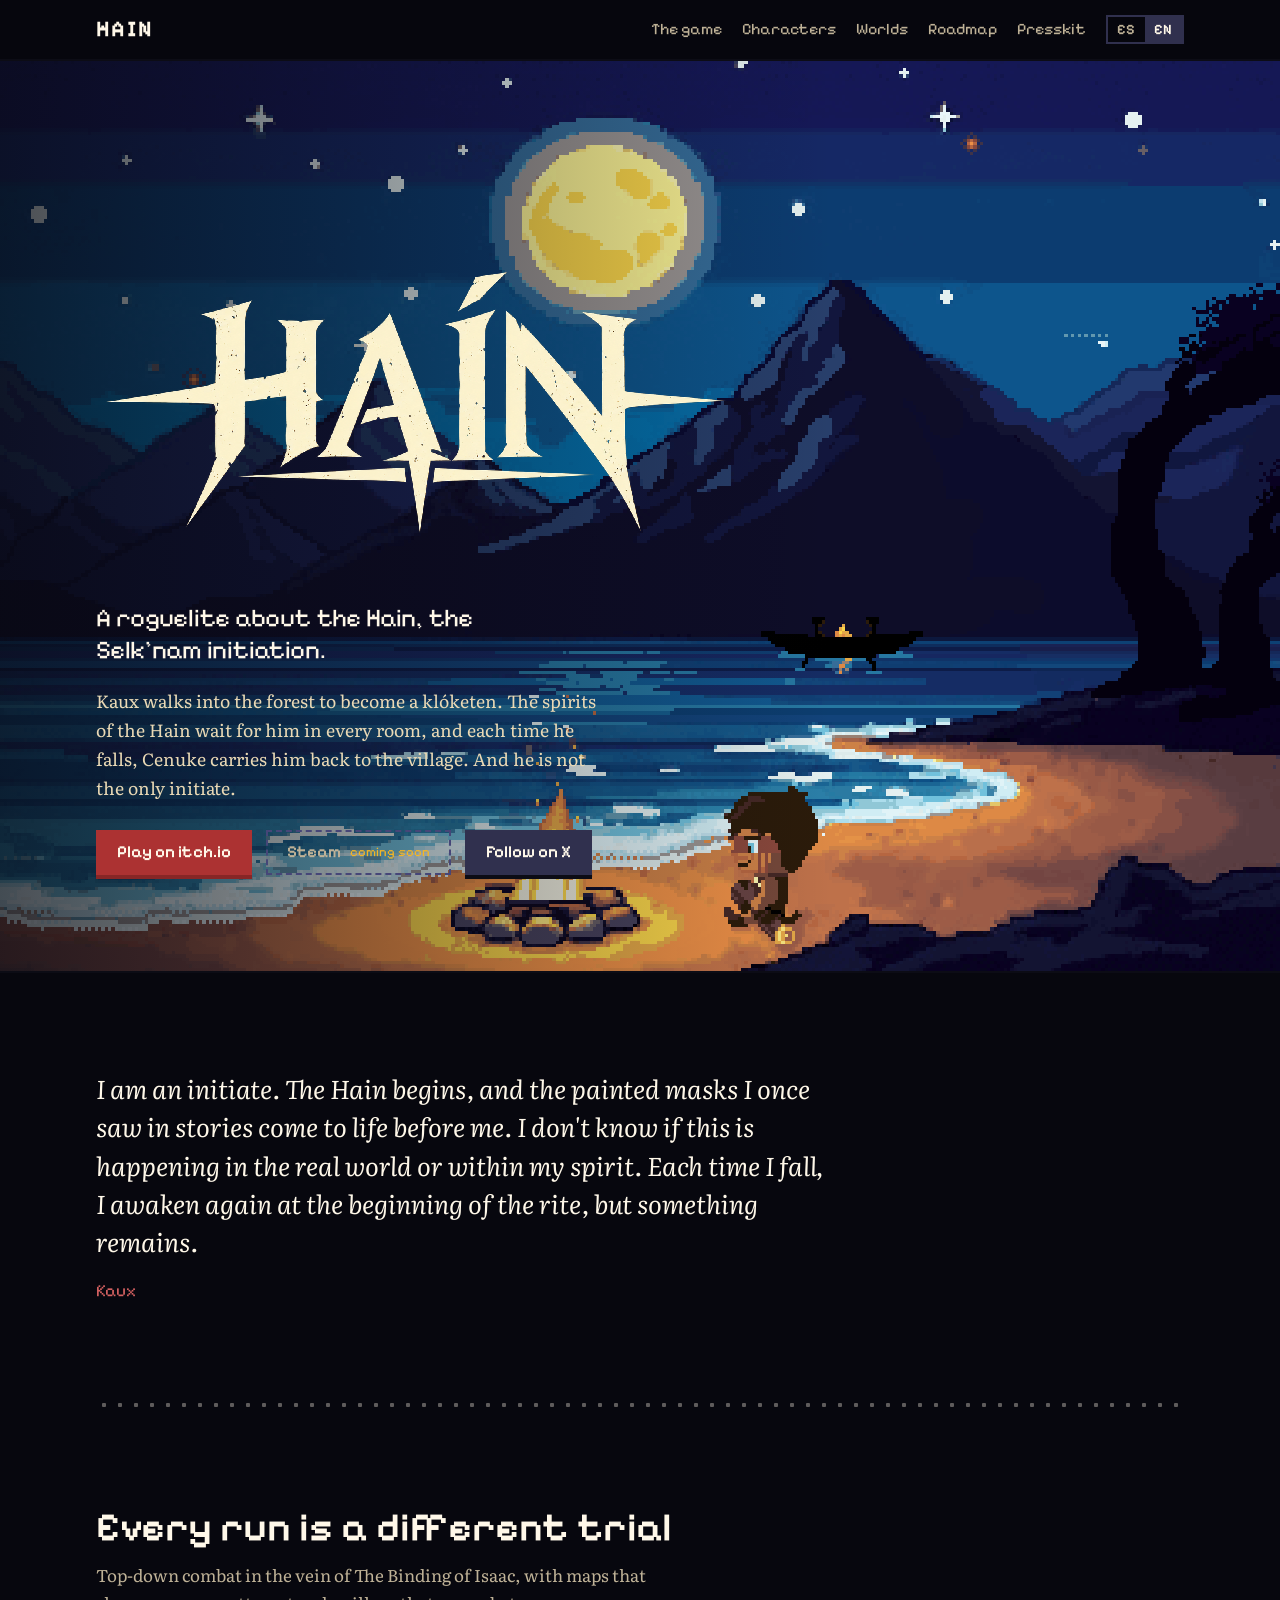
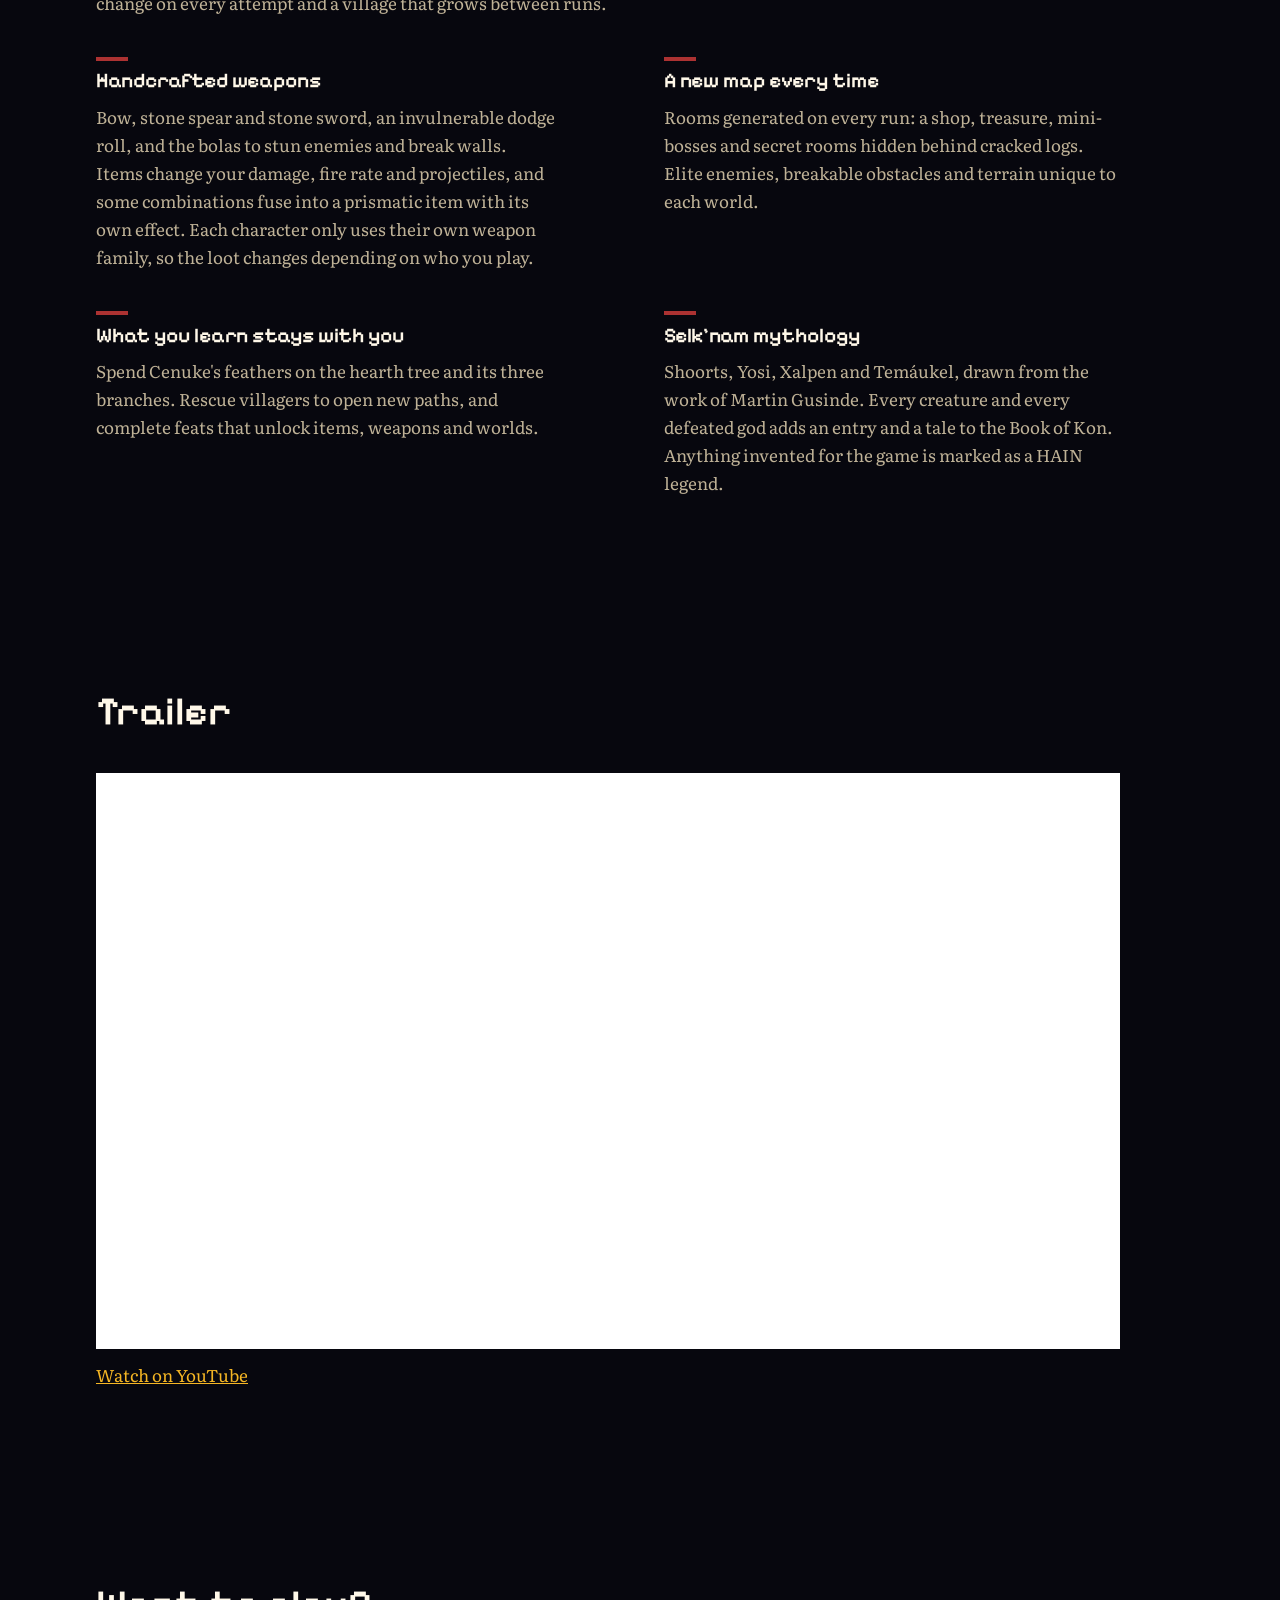
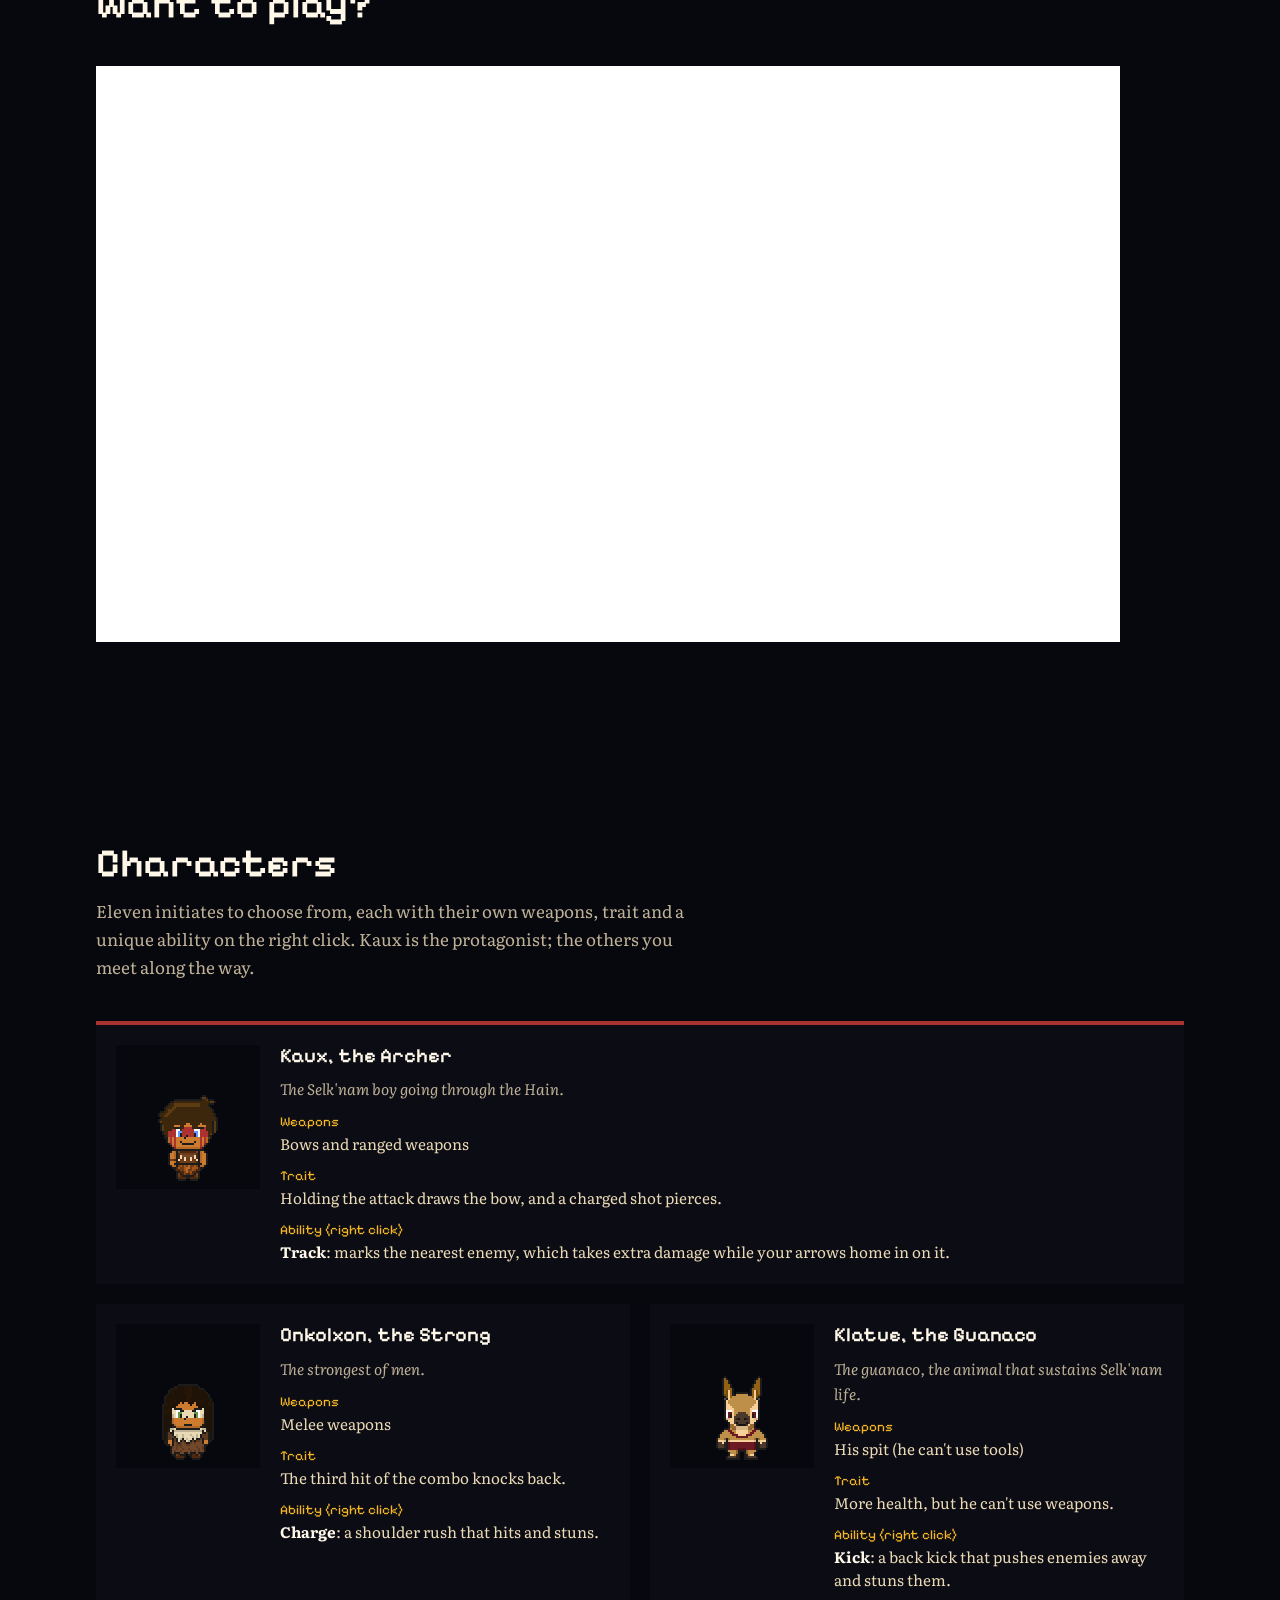
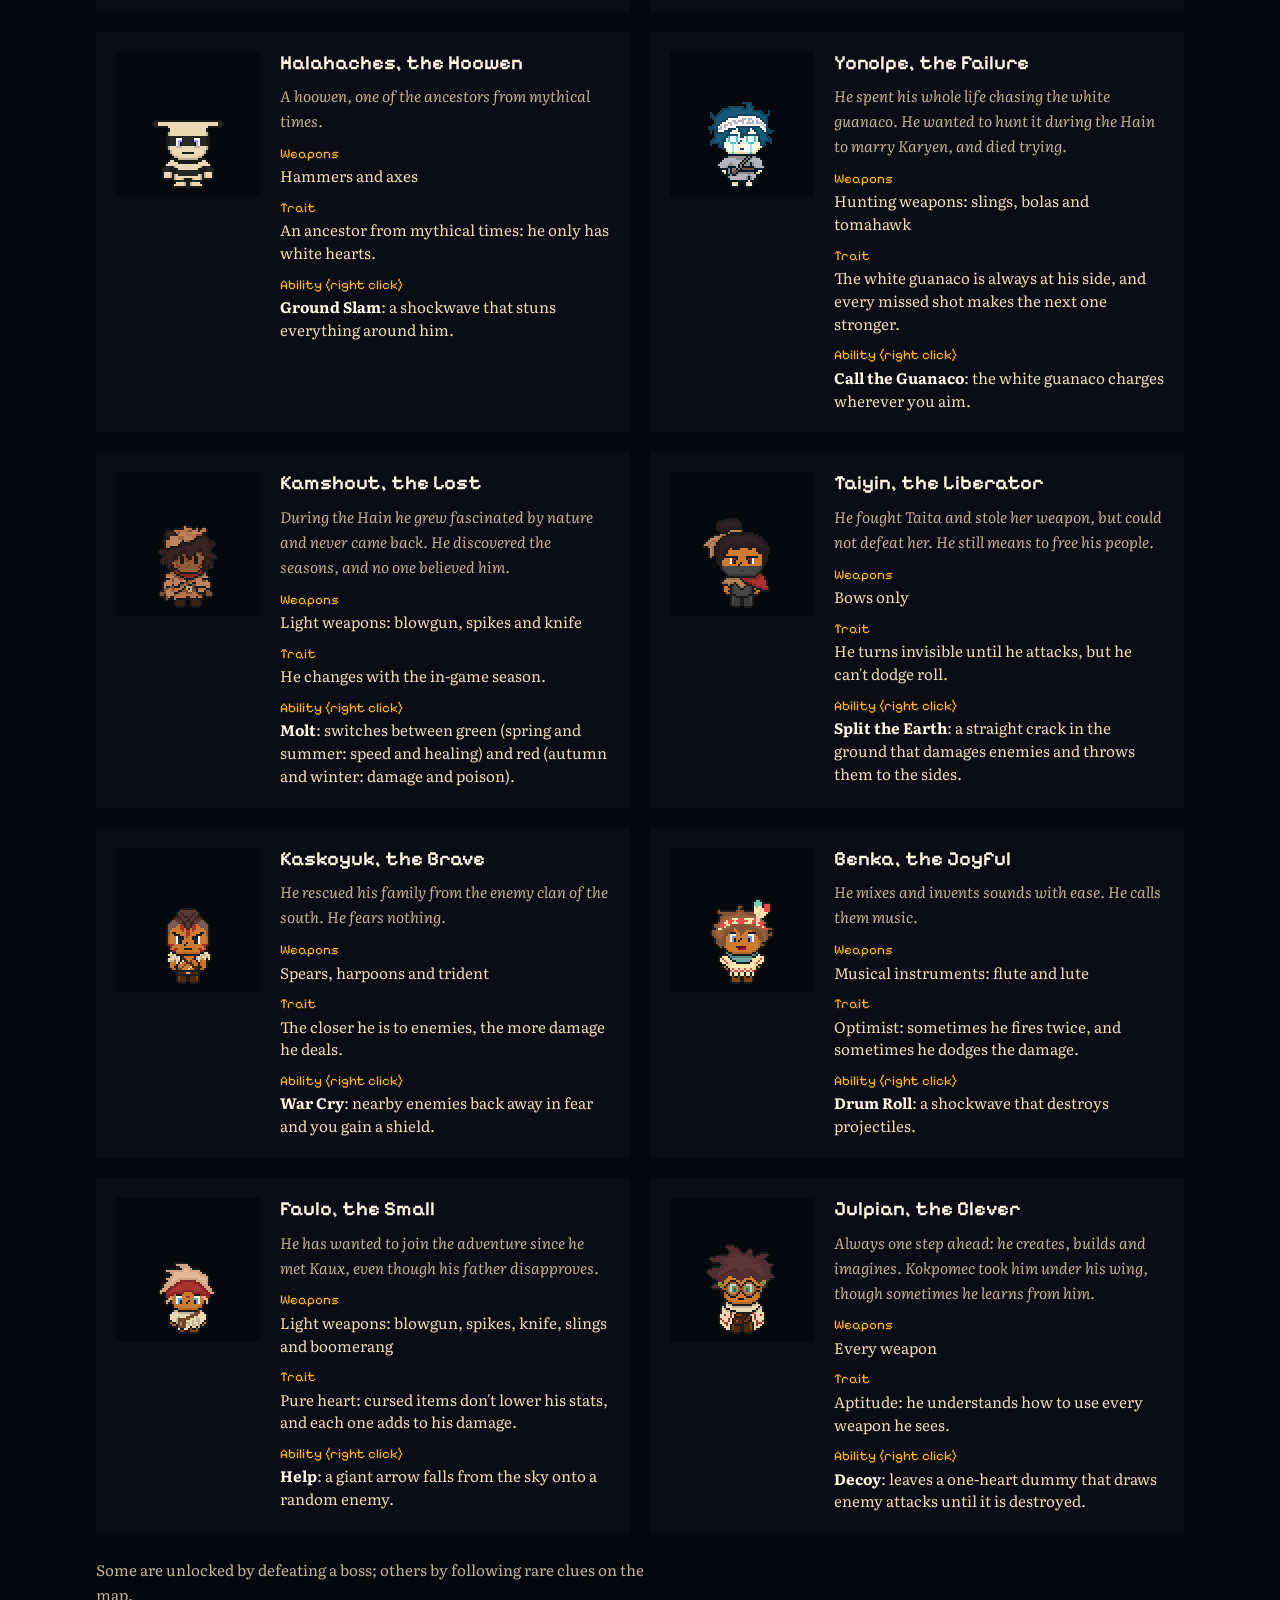
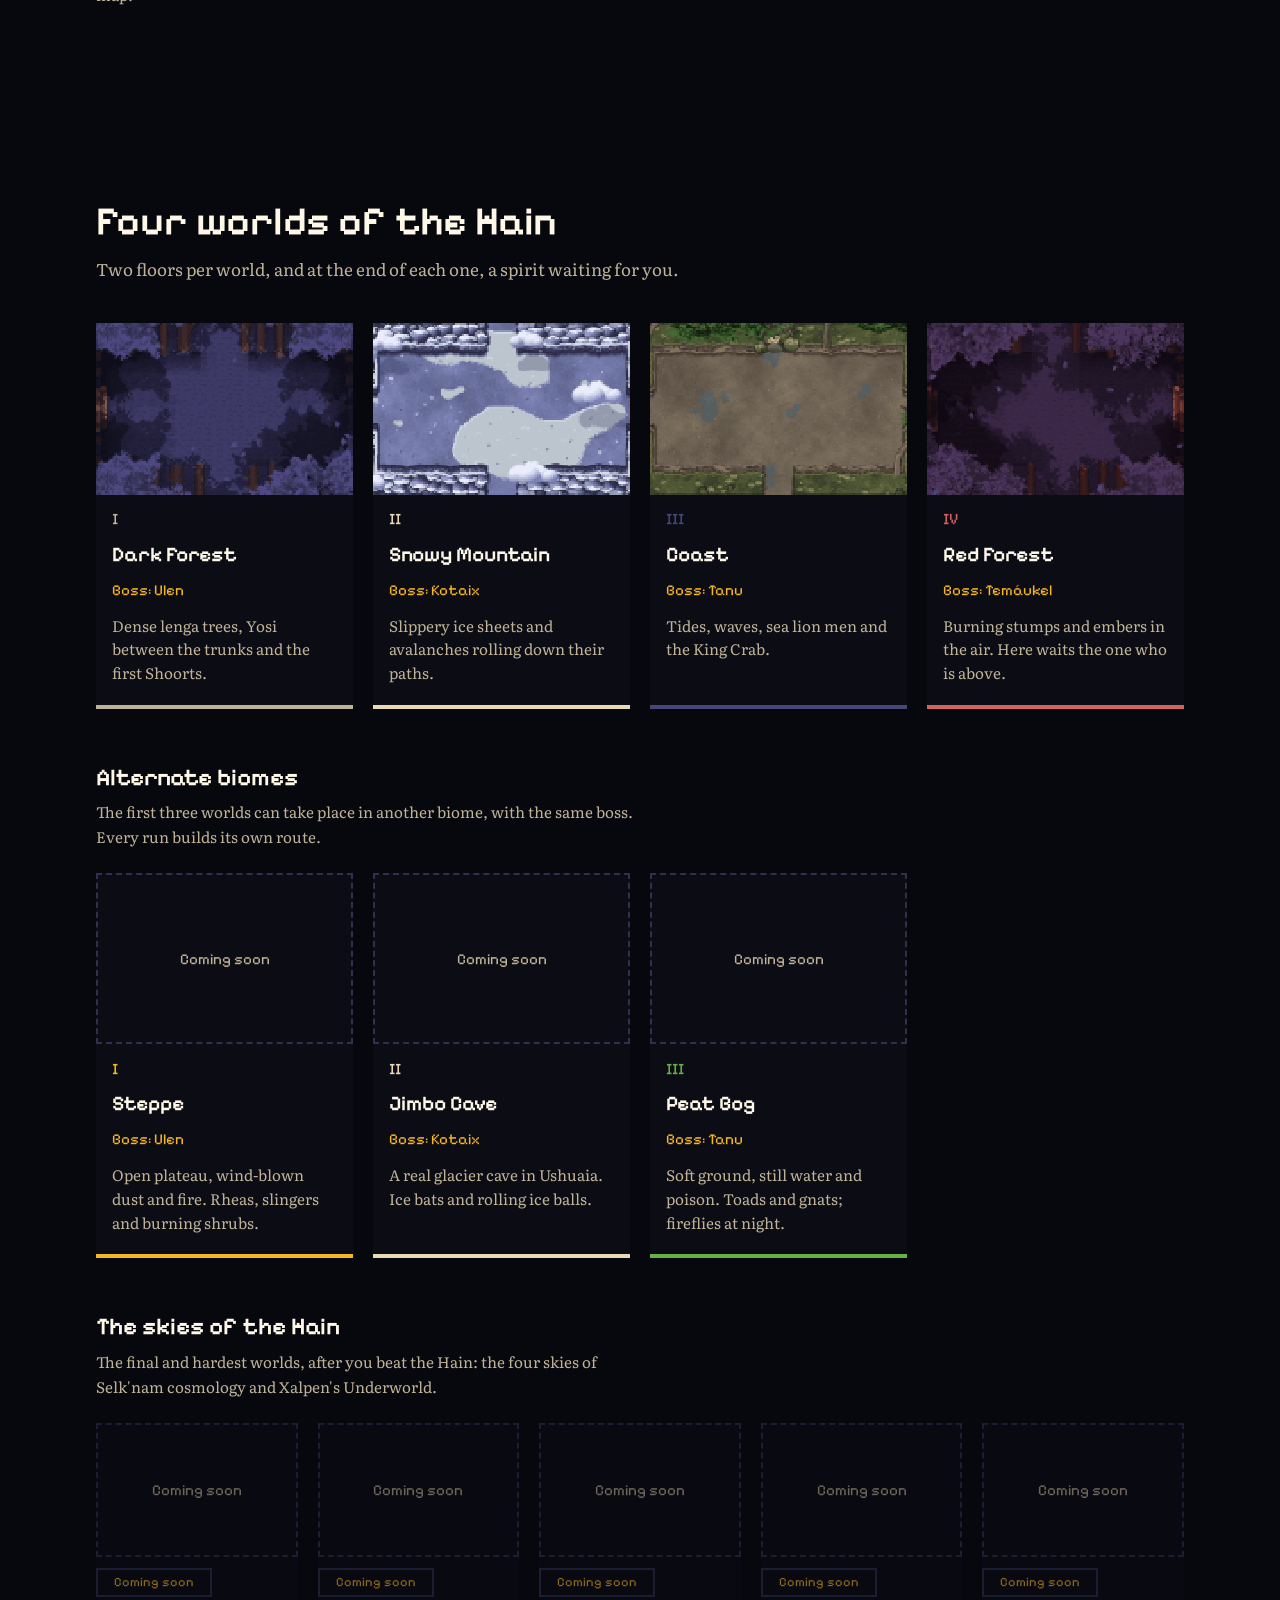
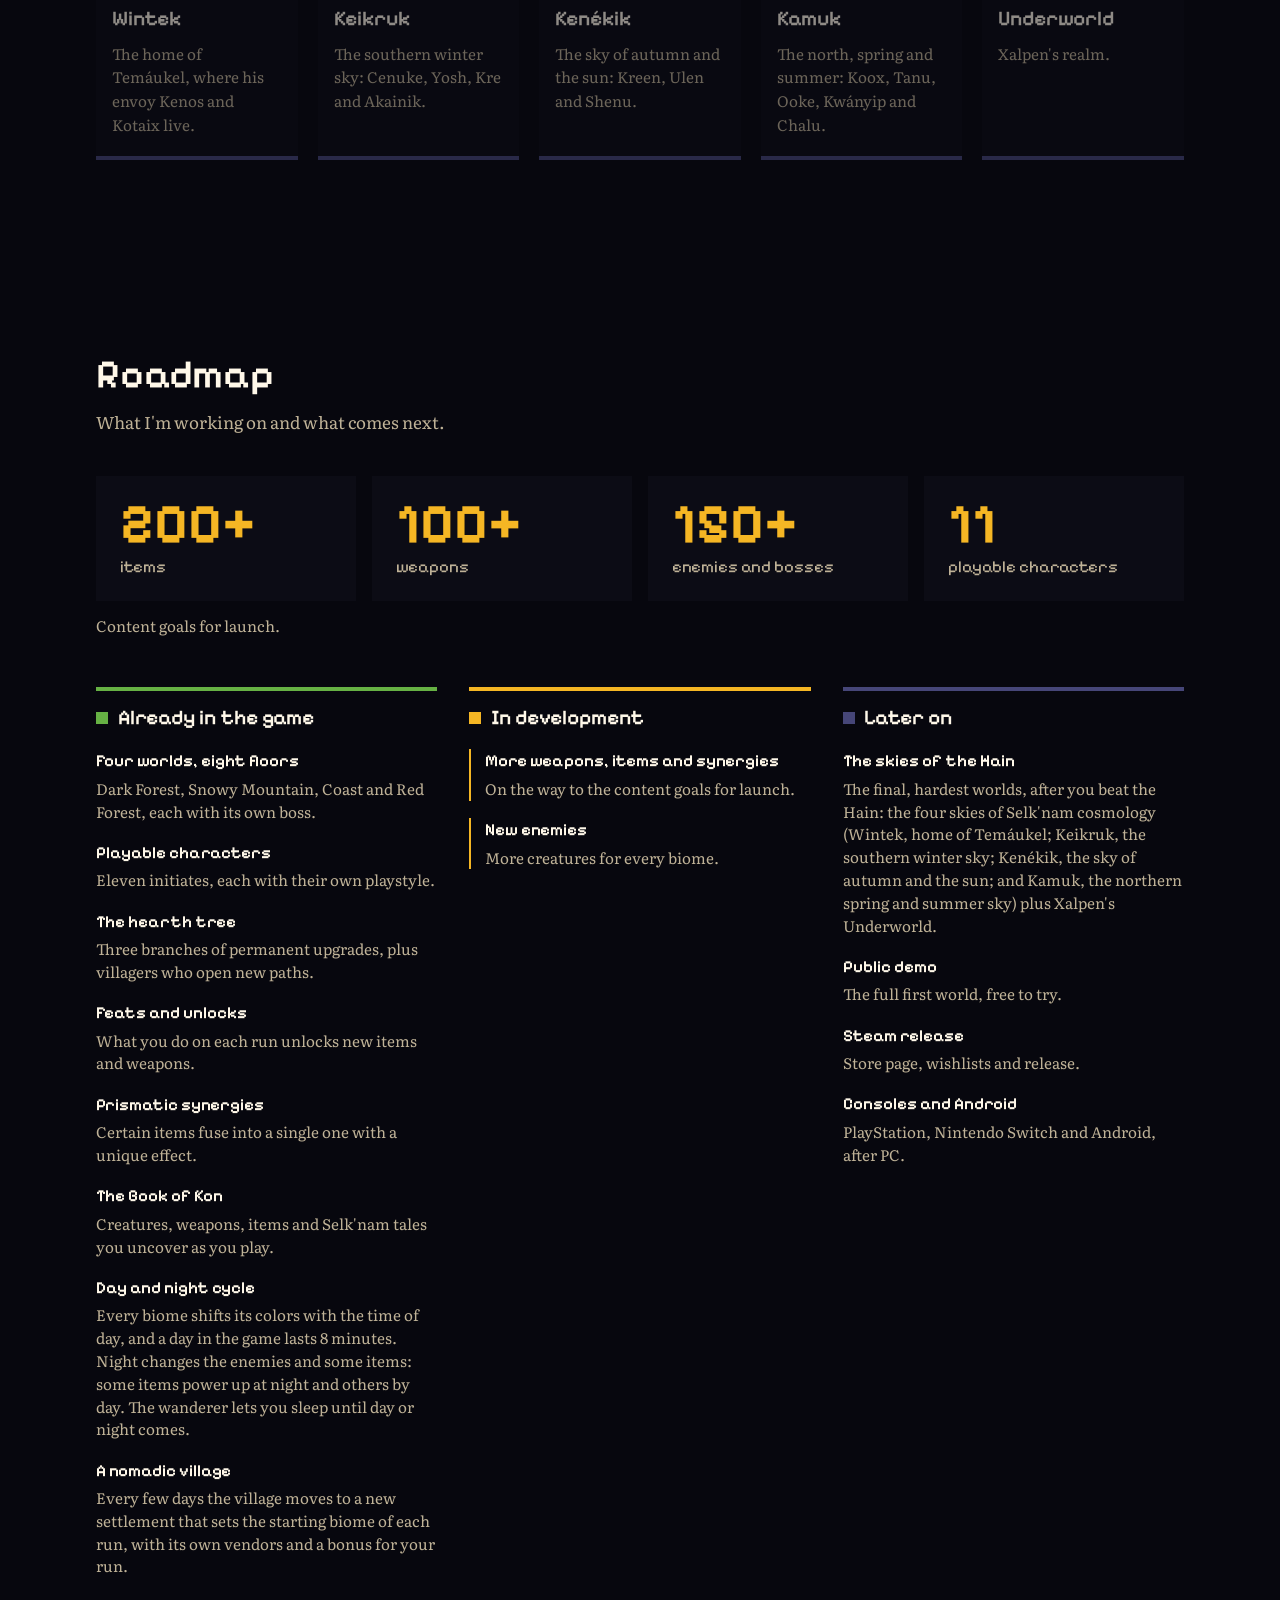
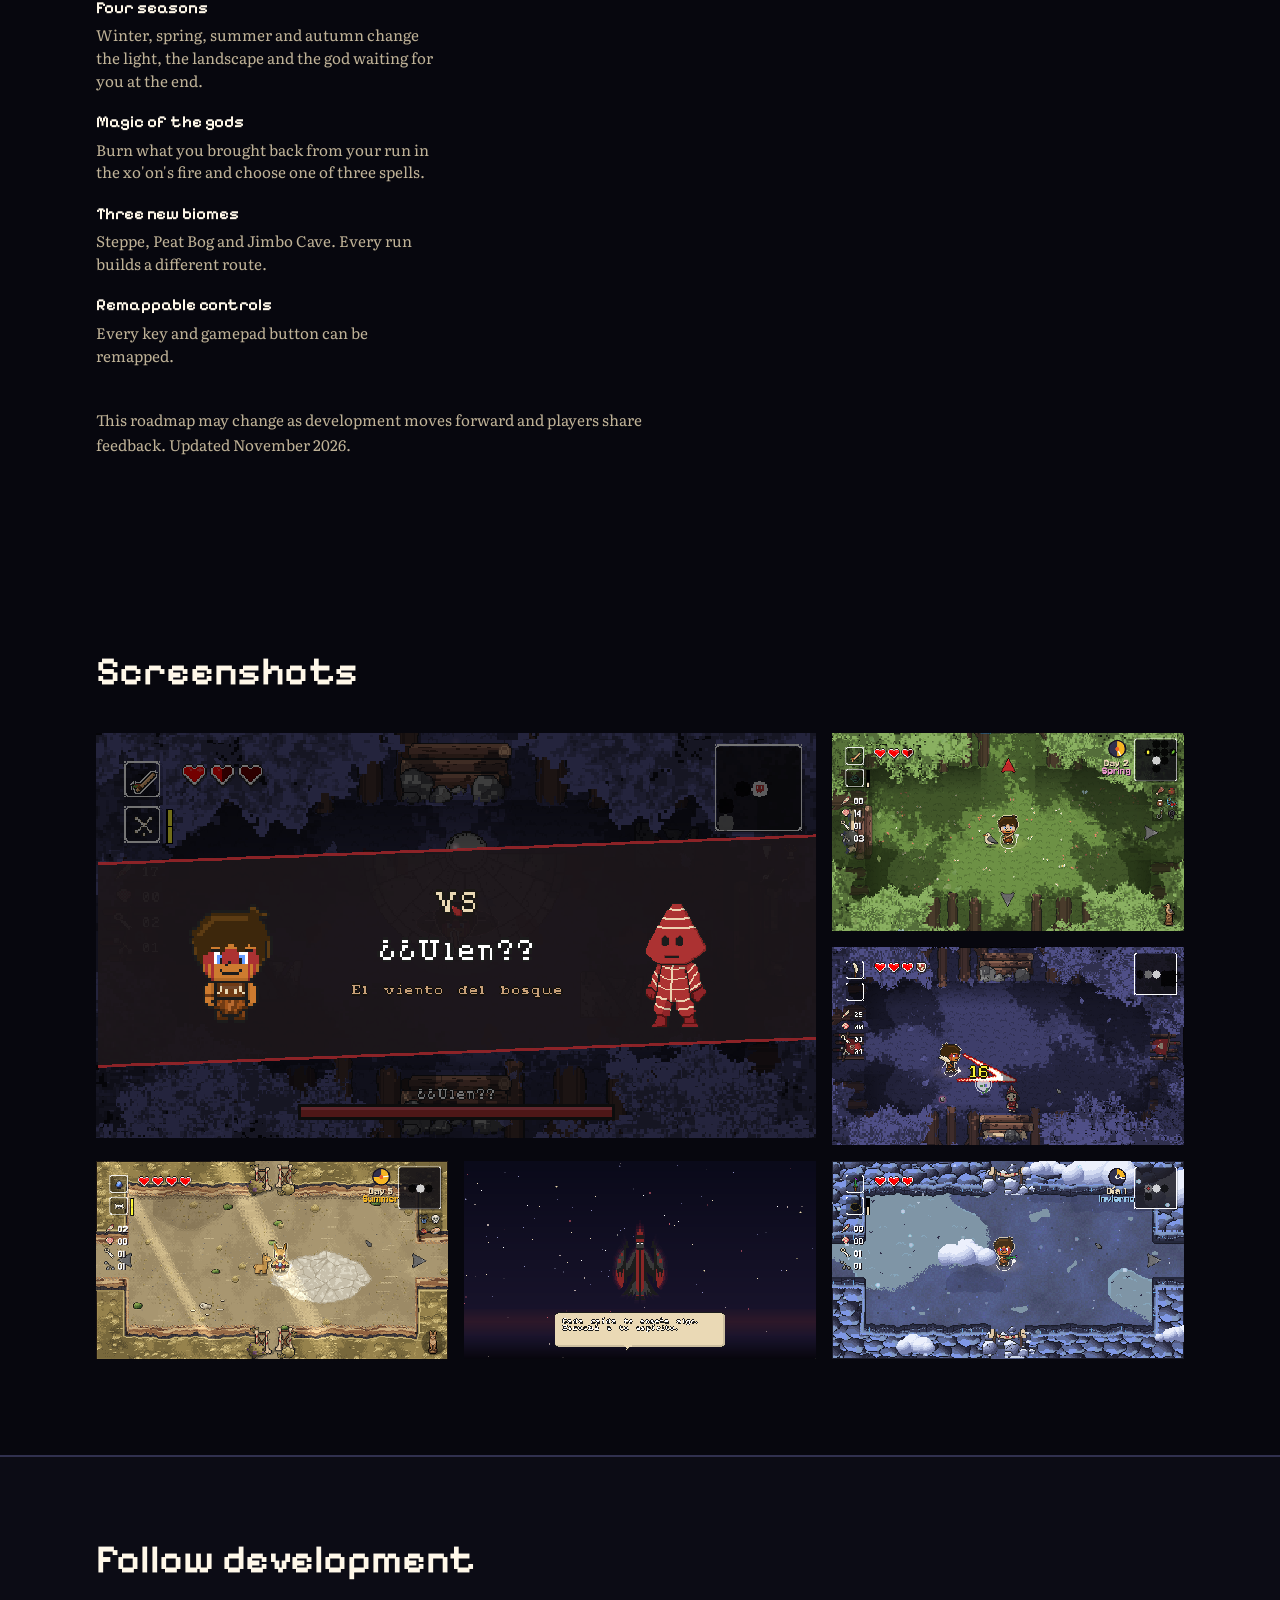
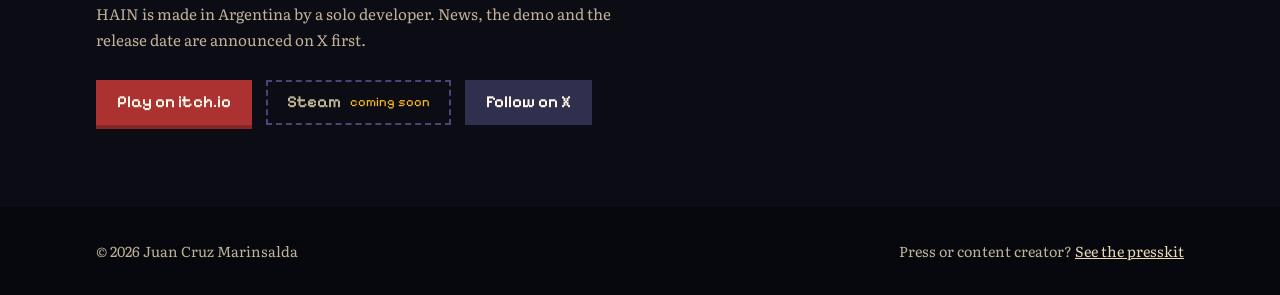
==== commit 43e7172e: "los inicados activos" ====
--- a/index.html
+++ b/index.html
@@ -127,7 +127,7 @@
     <div class="wrap">
       <div class="section-head">
         <h2><span class="es">Personajes</span><span class="en">Characters</span></h2>
-        <p><span class="es">Cuatro iniciados para elegir, cada uno con sus armas, su rasgo y una habilidad propia en el clic derecho. Kaux es el protagonista; a los demás los vas encontrando en el camino.</span><span class="en">Four initiates to choose from, each with their own weapons, trait and a unique ability on the right click. Kaux is the protagonist; the others you meet along the way.</span></p>
+        <p><span class="es">Once iniciados para elegir, cada uno con sus armas, su rasgo y una habilidad propia en el clic derecho. Kaux es el protagonista; a los demás los vas encontrando en el camino.</span><span class="en">Eleven initiates to choose from, each with their own weapons, trait and a unique ability on the right click. Kaux is the protagonist; the others you meet along the way.</span></p>
       </div>
       <div class="chars">
         <article class="char">
@@ -178,15 +178,9 @@
             </dl>
           </div>
         </article>
-      </div>
-      <p class="note chars-note"><span class="es">Algunos se desbloquean venciendo a un jefe; otros, siguiendo pistas raras en el mapa.</span><span class="en">Some are unlocked by defeating a boss; others by following rare clues on the map.</span></p>
-      <h3 class="sub-head"><span class="es">Próximos iniciados</span><span class="en">Upcoming initiates</span></h3>
-      <p class="note"><span class="es">Ya tienen su historia, su forma de jugar y su aspecto. Llegan pronto al juego.</span><span class="en">Their story, playstyle and look are ready. They're coming to the game soon.</span></p>
-      <div class="chars">
-        <article class="char soon-card">
+        <article class="char">
           <div class="shot contain char-art" data-img="img/personajes/yonolpe.png" data-alt="Yonolpe"><div><span class="es">Próximamente</span><span class="en">Coming soon</span></div></div>
           <div class="char-body">
-            <span class="soon-tag"><span class="es">Próximamente</span><span class="en">Coming soon</span></span>
             <h3>Yonolpe, <span class="es">el Fracasado</span><span class="en">the Failure</span></h3>
             <p class="char-lore"><span class="es">Buscó toda su vida al guanaco blanco. Quería cazarlo en el Hain para casarse con Karyen, y murió en el intento.</span><span class="en">He spent his whole life chasing the white guanaco. He wanted to hunt it during the Hain to marry Karyen, and died trying.</span></p>
             <dl>
@@ -196,10 +190,9 @@
             </dl>
           </div>
         </article>
-        <article class="char soon-card">
+        <article class="char">
           <div class="shot contain char-art" data-img="img/personajes/kamshout.gif" data-alt="Kamshout"><div><span class="es">Próximamente</span><span class="en">Coming soon</span></div></div>
           <div class="char-body">
-            <span class="soon-tag"><span class="es">Próximamente</span><span class="en">Coming soon</span></span>
             <h3>Kamshout, <span class="es">el Perdido</span><span class="en">the Lost</span></h3>
             <p class="char-lore"><span class="es">En el Hain se interesó por la naturaleza y no volvió. Descubrió las estaciones, y nadie le creyó.</span><span class="en">During the Hain he grew fascinated by nature and never came back. He discovered the seasons, and no one believed him.</span></p>
             <dl>
@@ -209,10 +202,9 @@
             </dl>
           </div>
         </article>
-        <article class="char soon-card">
+        <article class="char">
           <div class="shot contain char-art" data-img="img/personajes/taiyin.png" data-alt="Taiyin"><div><span class="es">Próximamente</span><span class="en">Coming soon</span></div></div>
           <div class="char-body">
-            <span class="soon-tag"><span class="es">Próximamente</span><span class="en">Coming soon</span></span>
             <h3>Taiyin, <span class="es">el Liberador</span><span class="en">the Liberator</span></h3>
             <p class="char-lore"><span class="es">Luchó contra Taita y le robó su arma, pero no pudo vencerla. Todavía quiere liberar a su pueblo.</span><span class="en">He fought Taita and stole her weapon, but could not defeat her. He still means to free his people.</span></p>
             <dl>
@@ -222,10 +214,9 @@
             </dl>
           </div>
         </article>
-        <article class="char soon-card">
+        <article class="char">
           <div class="shot contain char-art" data-img="img/personajes/kaskoyuk.png" data-alt="Kaskoyuk"><div><span class="es">Próximamente</span><span class="en">Coming soon</span></div></div>
           <div class="char-body">
-            <span class="soon-tag"><span class="es">Próximamente</span><span class="en">Coming soon</span></span>
             <h3>Kaskoyuk, <span class="es">el Valiente</span><span class="en">the Brave</span></h3>
             <p class="char-lore"><span class="es">Rescató a su familia del clan enemigo del sur. No le teme a nada.</span><span class="en">He rescued his family from the enemy clan of the south. He fears nothing.</span></p>
             <dl>
@@ -235,10 +226,9 @@
             </dl>
           </div>
         </article>
-        <article class="char soon-card">
+        <article class="char">
           <div class="shot contain char-art" data-img="img/personajes/benka.png" data-alt="Benka"><div><span class="es">Próximamente</span><span class="en">Coming soon</span></div></div>
           <div class="char-body">
-            <span class="soon-tag"><span class="es">Próximamente</span><span class="en">Coming soon</span></span>
             <h3>Benka, <span class="es">el Alegre</span><span class="en">the Joyful</span></h3>
             <p class="char-lore"><span class="es">Mezcla e inventa sonidos con facilidad. Él los llama música.</span><span class="en">He mixes and invents sounds with ease. He calls them music.</span></p>
             <dl>
@@ -248,10 +238,9 @@
             </dl>
           </div>
         </article>
-        <article class="char soon-card">
+        <article class="char">
           <div class="shot contain char-art" data-img="img/personajes/faulo.png" data-alt="Faulo"><div><span class="es">Próximamente</span><span class="en">Coming soon</span></div></div>
           <div class="char-body">
-            <span class="soon-tag"><span class="es">Próximamente</span><span class="en">Coming soon</span></span>
             <h3>Faulo, <span class="es">el Pequeño</span><span class="en">the Small</span></h3>
             <p class="char-lore"><span class="es">Quiere sumarse a la aventura desde que conoció a Kaux, aunque su padre no lo aprueba.</span><span class="en">He has wanted to join the adventure since he met Kaux, even though his father disapproves.</span></p>
             <dl>
@@ -261,10 +250,9 @@
             </dl>
           </div>
         </article>
-        <article class="char soon-card">
+        <article class="char">
           <div class="shot contain char-art" data-img="img/personajes/julpian.png" data-alt="Julpian"><div><span class="es">Próximamente</span><span class="en">Coming soon</span></div></div>
           <div class="char-body">
-            <span class="soon-tag"><span class="es">Próximamente</span><span class="en">Coming soon</span></span>
             <h3>Julpian, <span class="es">el Inteligente</span><span class="en">the Clever</span></h3>
             <p class="char-lore"><span class="es">Siempre un paso adelante: crea, construye e imagina. Kokpomec lo apadrinó, aunque a veces aprende de él.</span><span class="en">Always one step ahead: he creates, builds and imagines. Kokpomec took him under his wing, though sometimes he learns from him.</span></p>
             <dl>
@@ -275,6 +263,7 @@
           </div>
         </article>
       </div>
+      <p class="note chars-note"><span class="es">Algunos se desbloquean venciendo a un jefe; otros, siguiendo pistas raras en el mapa.</span><span class="en">Some are unlocked by defeating a boss; others by following rare clues on the map.</span></p>
     </div>
   </section>
 
@@ -396,7 +385,7 @@
             <li><strong><span class="es">Cuatro mundos, 8 pisos</span><span class="en">Four worlds, eight floors</span></strong>
               <span class="es">Bosque Oscuro, Montaña Nevada, Costa y Bosque Rojo, cada uno con su jefe.</span><span class="en">Dark Forest, Snowy Mountain, Coast and Red Forest, each with its own boss.</span></li>
             <li><strong><span class="es">Personajes jugables</span><span class="en">Playable characters</span></strong>
-              <span class="es">Cuatro iniciados, cada uno con su forma de jugar.</span><span class="en">Four initiates, each with their own playstyle.</span></li>
+              <span class="es">Once iniciados, cada uno con su forma de jugar.</span><span class="en">Eleven initiates, each with their own playstyle.</span></li>
             <li><strong><span class="es">El árbol del fogón</span><span class="en">The hearth tree</span></strong>
               <span class="es">Tres ramas de mejoras permanentes y aldeanos que abren caminos nuevos.</span><span class="en">Three branches of permanent upgrades, plus villagers who open new paths.</span></li>
             <li><strong><span class="es">Hazañas y desbloqueos</span><span class="en">Feats and unlocks</span></strong>
@@ -422,8 +411,6 @@
         <div class="rm-col rm-wip">
           <h3><span class="es">En desarrollo</span><span class="en">In development</span></h3>
           <ul>
-            <li><strong><span class="es">Siete personajes más</span><span class="en">Seven more characters</span></strong>
-              <span class="es">Yonolpe el Fracasado, Kamshout el Perdido, Taiyin el Liberador, Kaskoyuk el Valiente, Benka el Alegre, Faulo el Pequeño y Julpian el Inteligente. Cada uno trae su propia familia de armas: de caza, cerbatanas y cuchillos, solo arcos, lanzas y arpones, instrumentos musicales, o todas las armas. Kamshout cambia con la estación del juego. Taiyin se vuelve invisible hasta que ataca. Benka pelea con música.</span><span class="en">Yonolpe the Failure, Kamshout the Lost, Taiyin the Liberator, Kaskoyuk the Brave, Benka the Joyful, Faulo the Small and Julpian the Clever. Each with their own weapon family: hunting weapons, blowguns and knives, bows only, spears and harpoons, musical instruments, or every weapon. Kamshout changes with the in-game season. Taiyin turns invisible until he attacks. Benka fights with music.</span></li>
             <li><strong><span class="es">Más armas, ítems y sinergias</span><span class="en">More weapons, items and synergies</span></strong>
               <span class="es">En camino a las metas de contenido para el lanzamiento.</span><span class="en">On the way to the content goals for launch.</span></li>
             <li><strong><span class="es">Enemigos nuevos</span><span class="en">New enemies</span></strong>
--- a/style.css
+++ b/style.css
@@ -162,7 +162,7 @@
 /* Personajes */
 .chars { display: grid; grid-template-columns: repeat(2, minmax(0, 1fr)); gap: 1.25rem; }
 .char { display: grid; grid-template-columns: 9rem minmax(0, 1fr); gap: 1.25rem; background: var(--sky); padding: 1.25rem; align-items: start; min-width: 0; }
-.chars > .char:first-child:not(.soon-card) { border-top: 4px solid var(--red); }
+.chars > .char:first-child { grid-column: 1 / -1; border-top: 4px solid var(--red); }
 .char-art.shot { aspect-ratio: 1 / 1; padding: .5rem; font-size: .85rem; }
 .char-art.shot.has-img { background: var(--night); }
 .char-art.shot.contain.has-img img { padding: .5rem; }
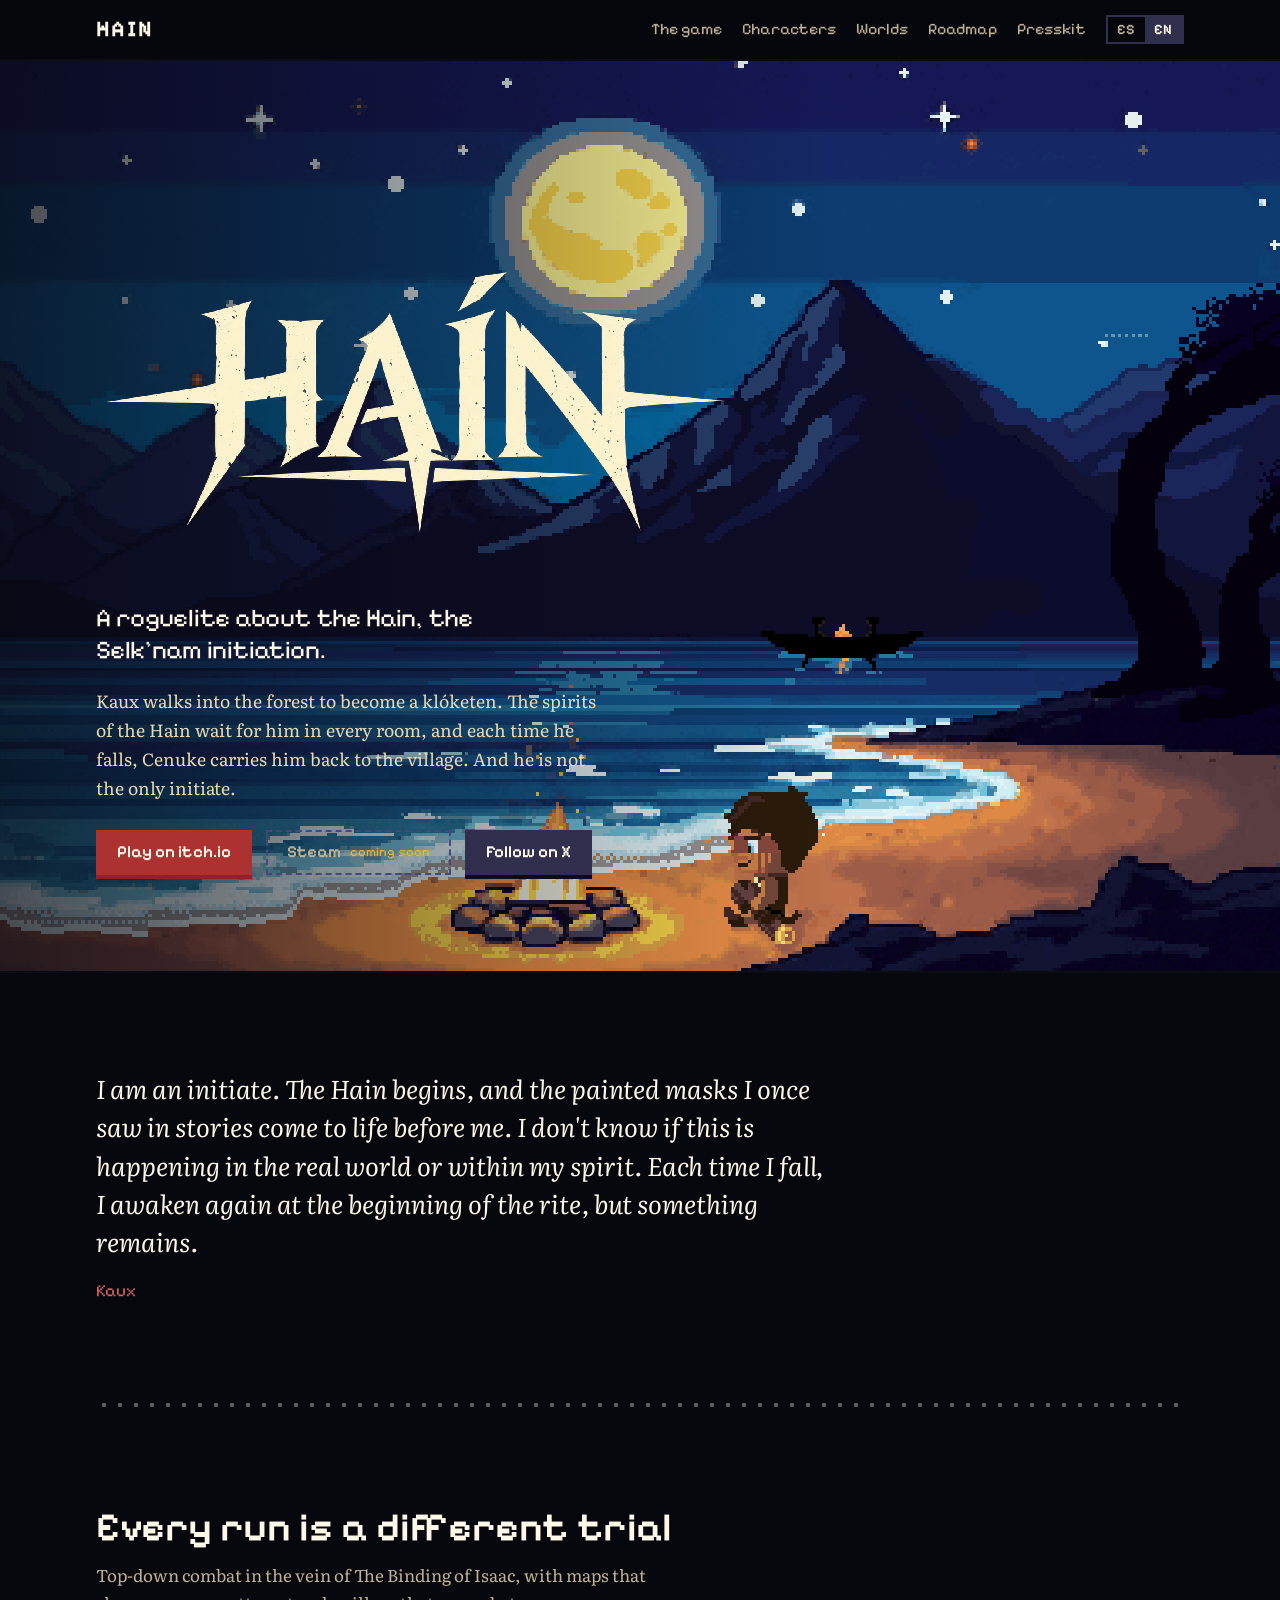
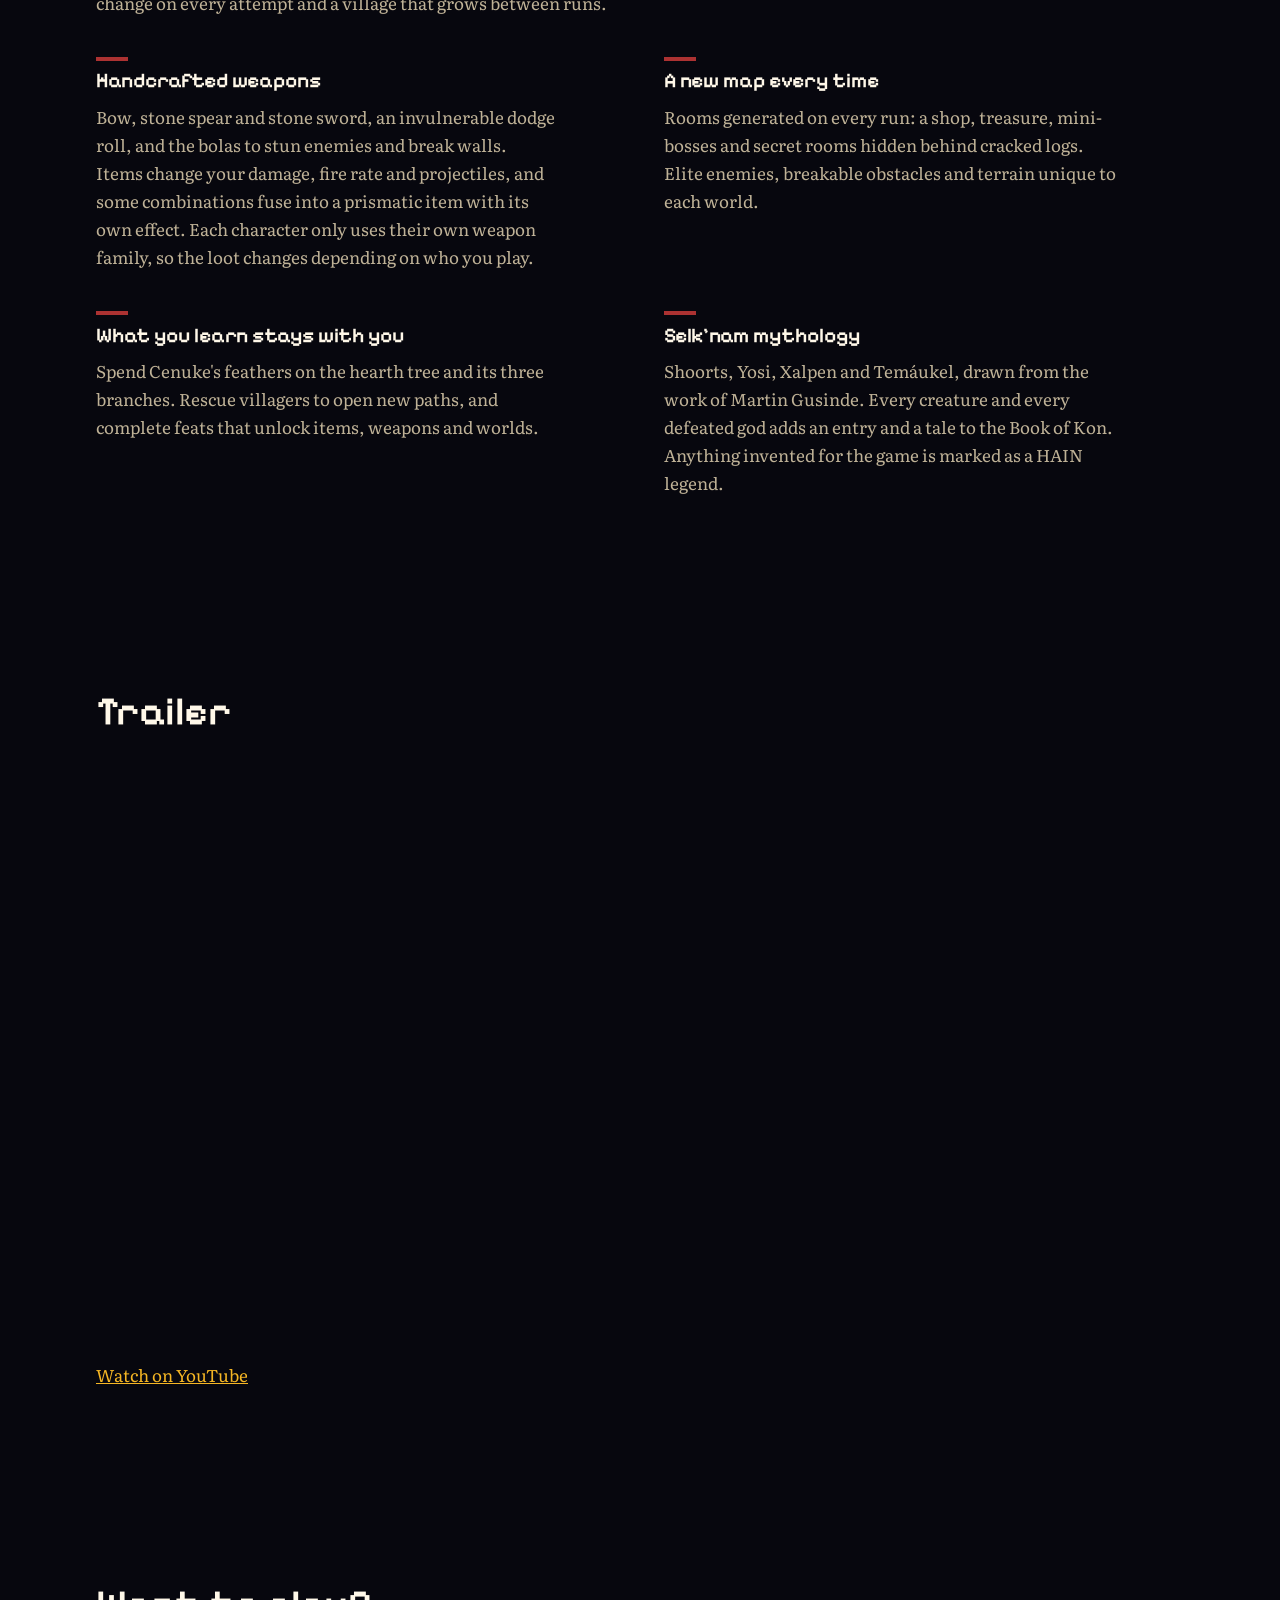
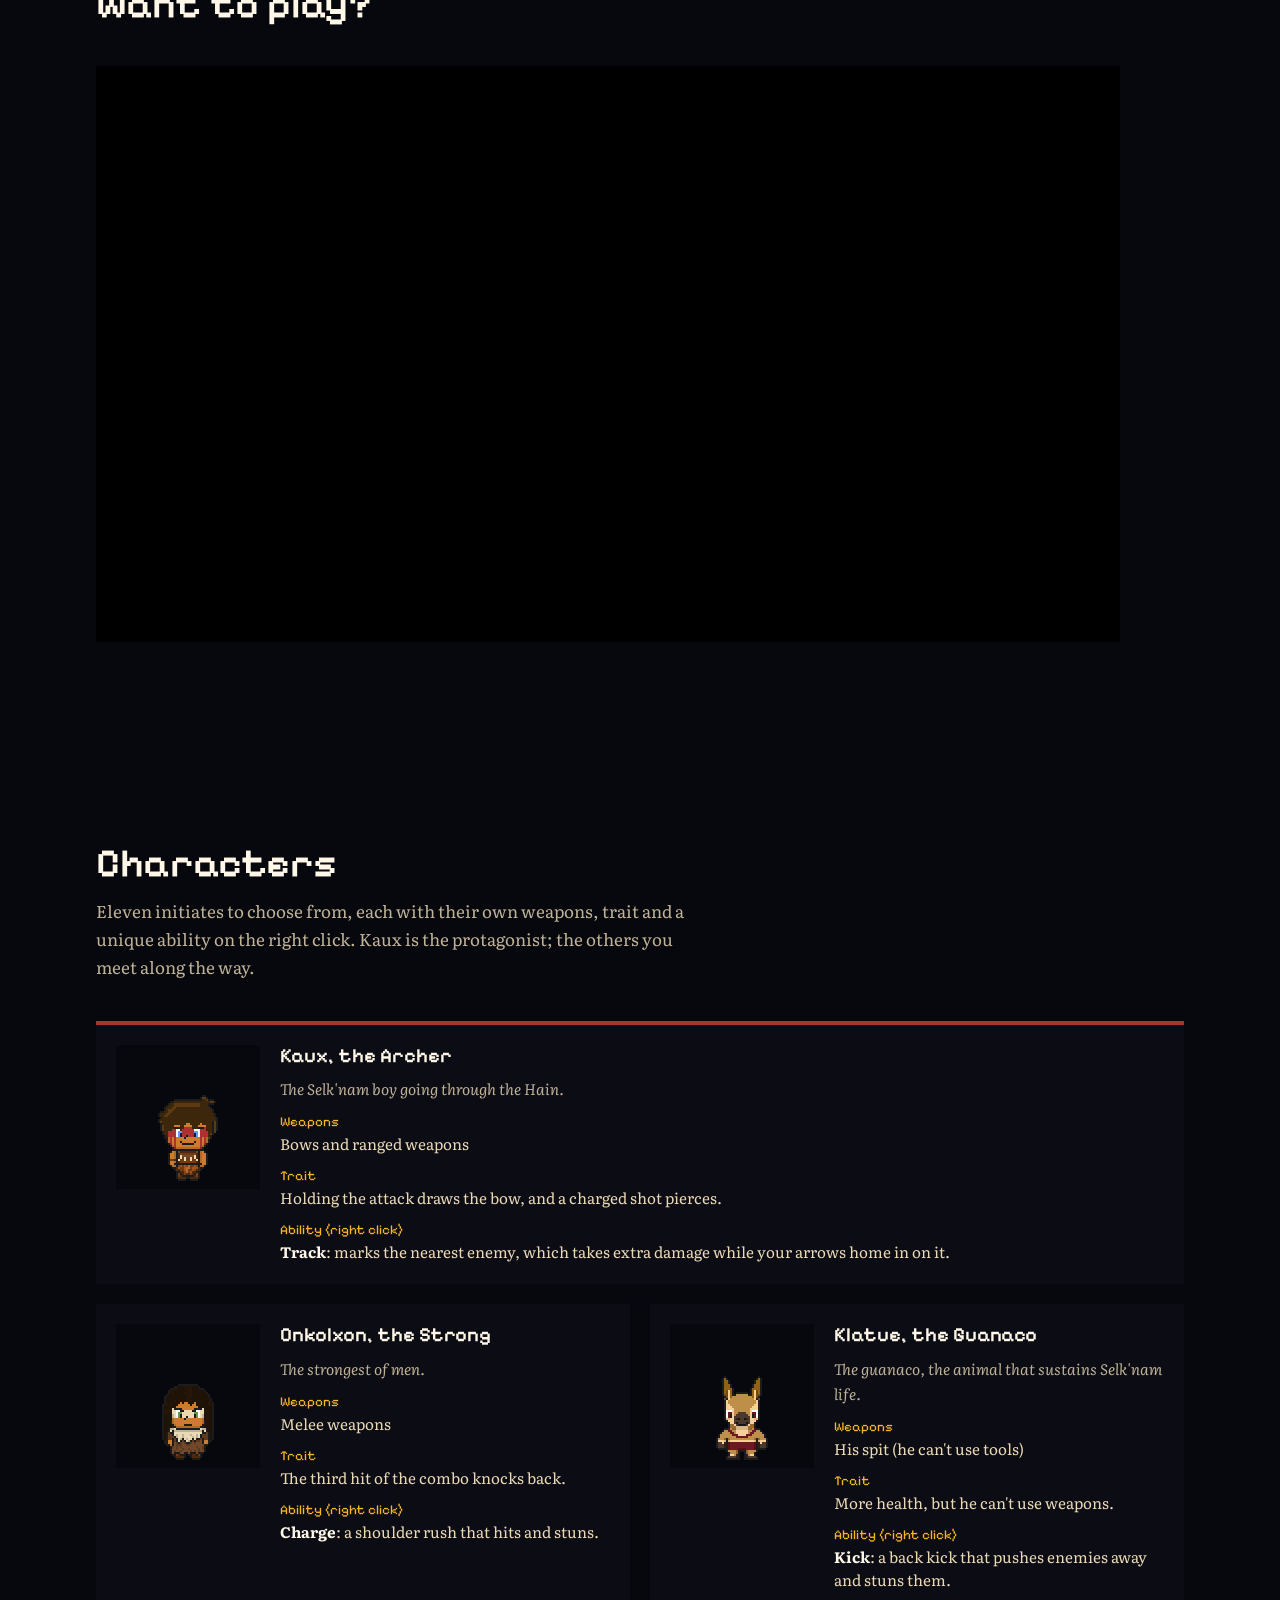
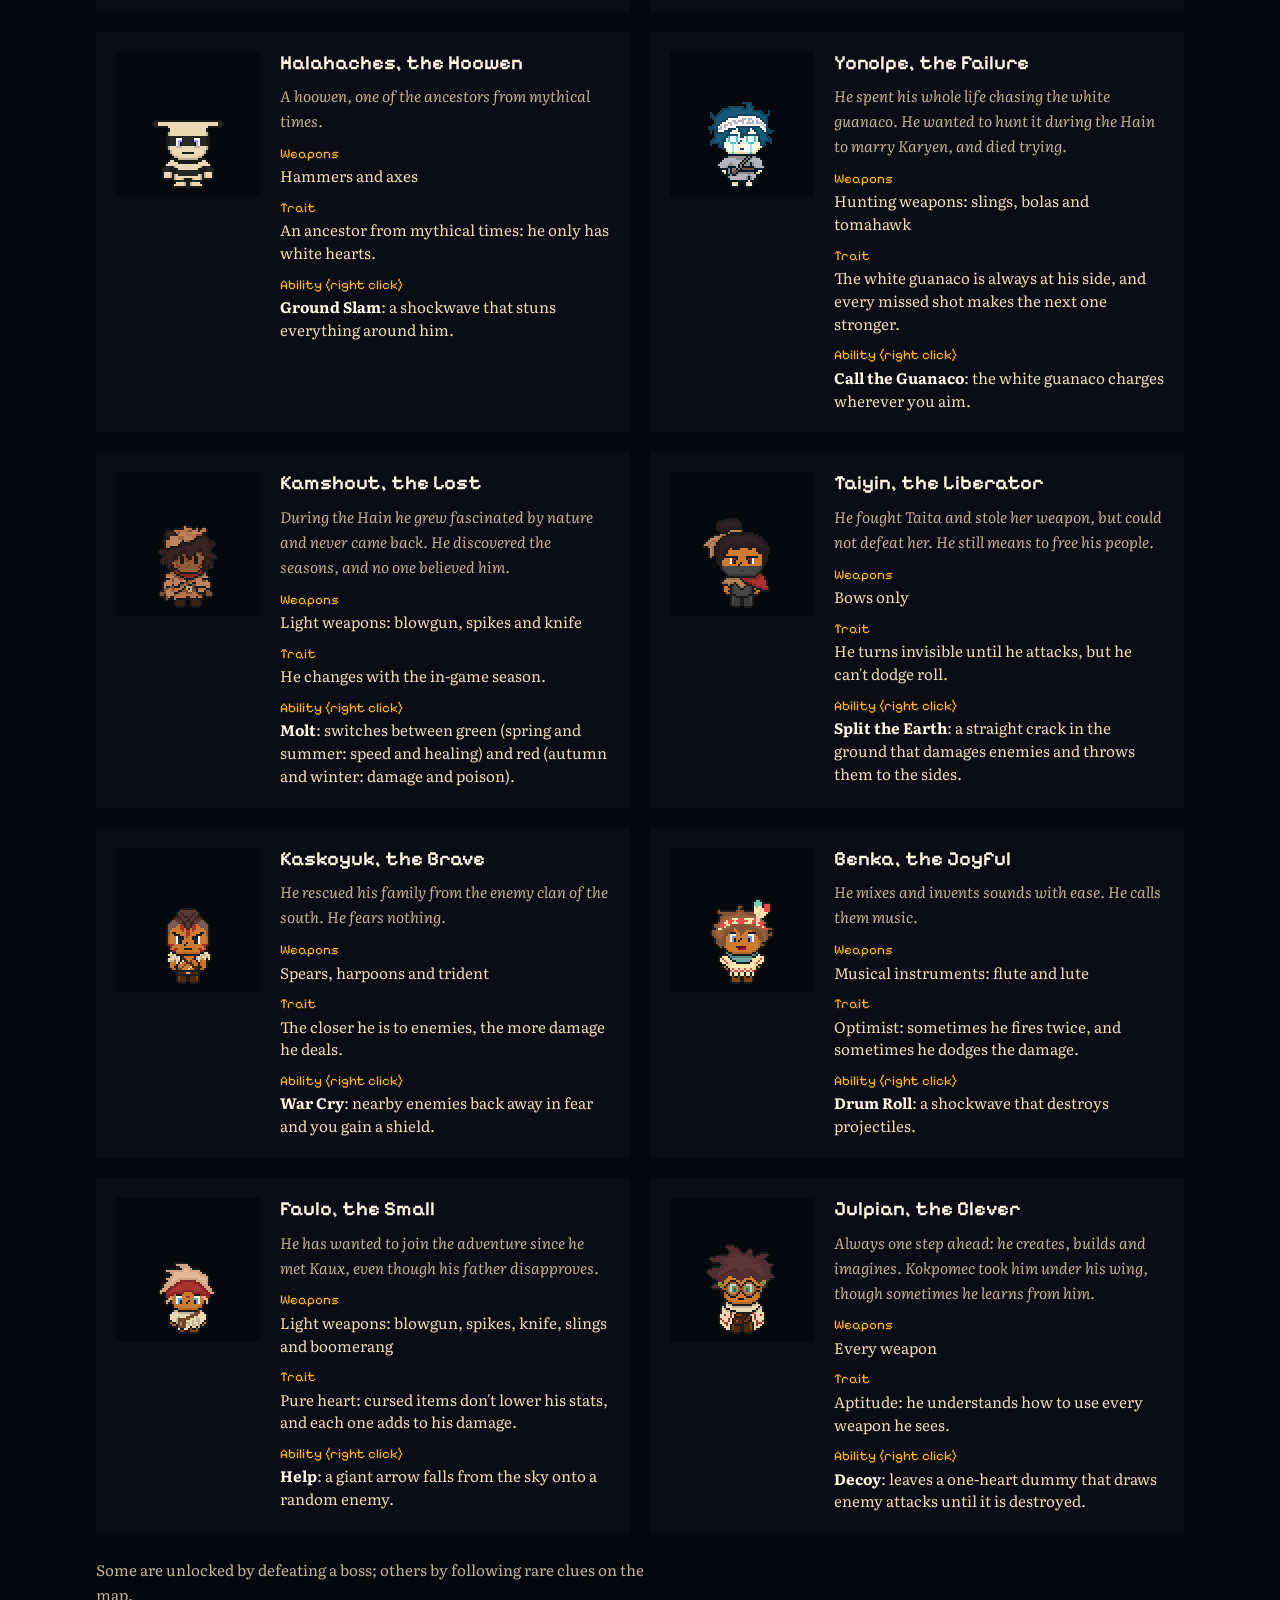
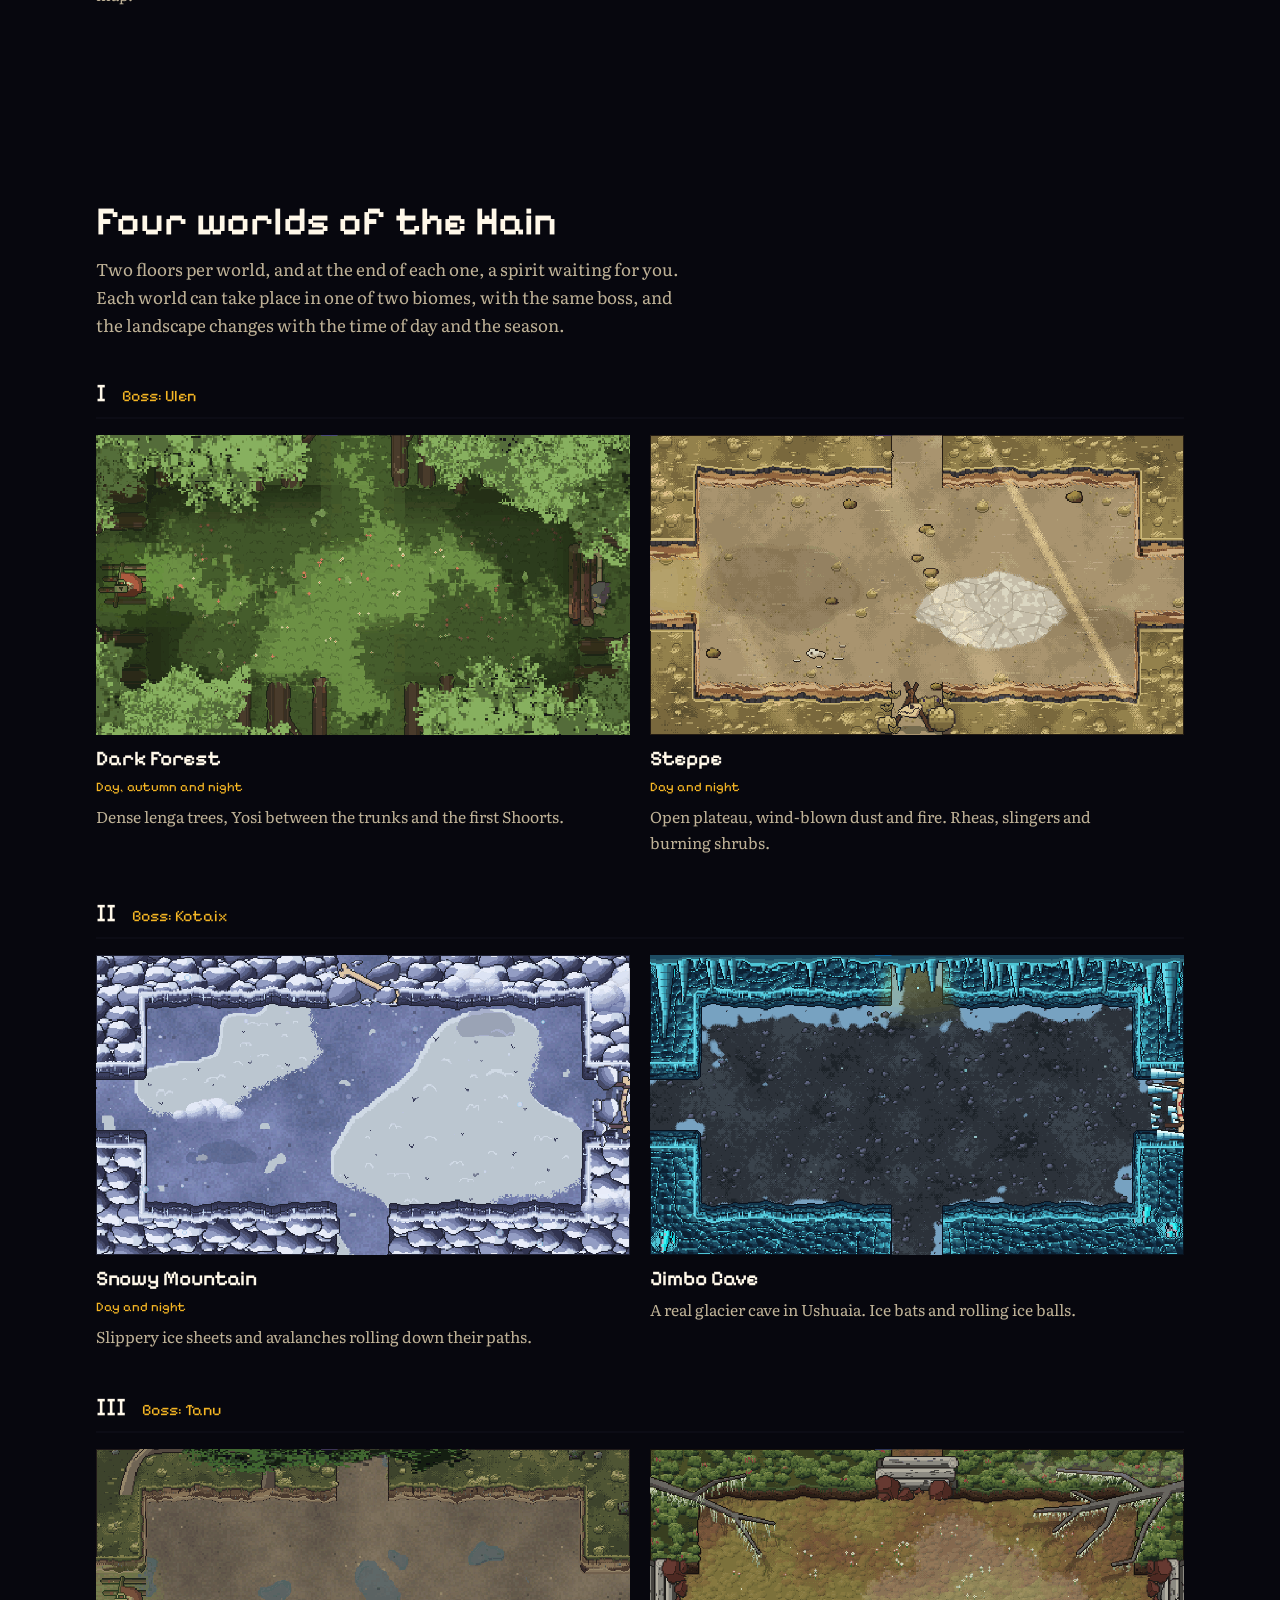
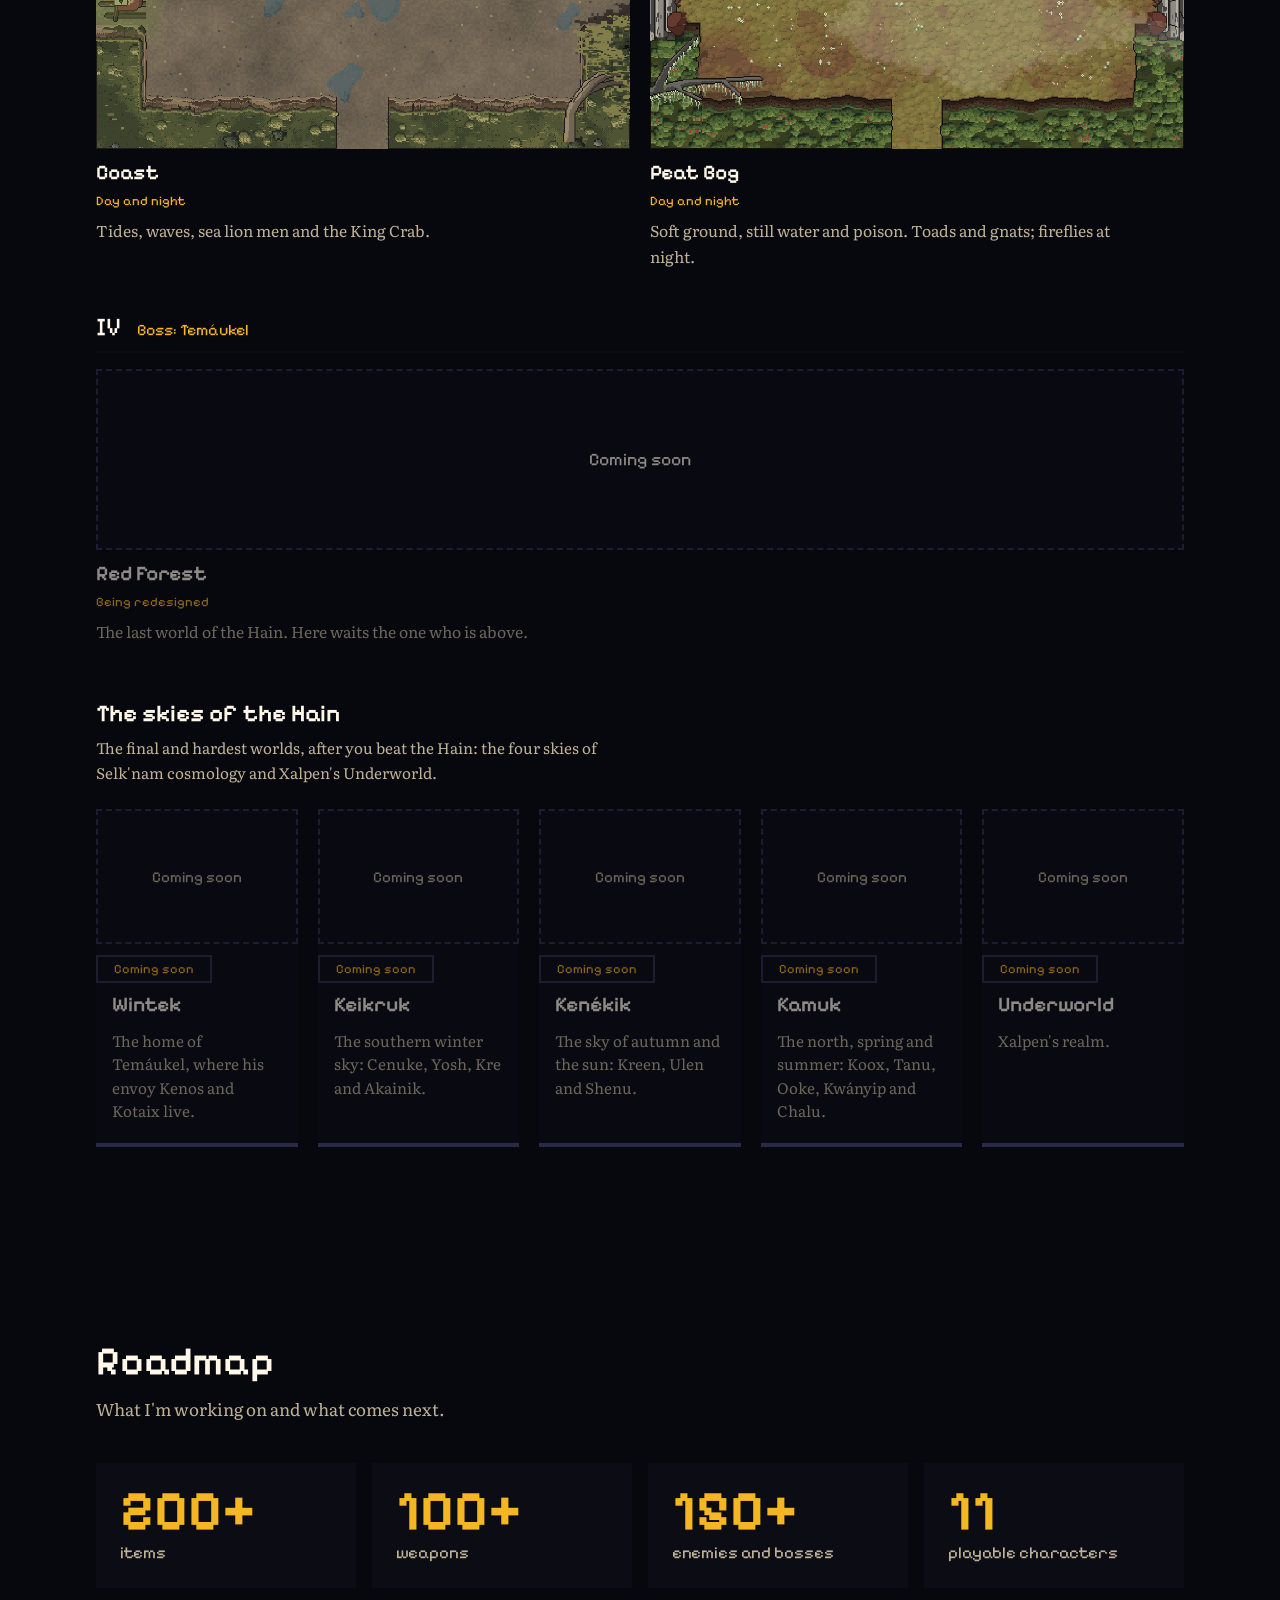
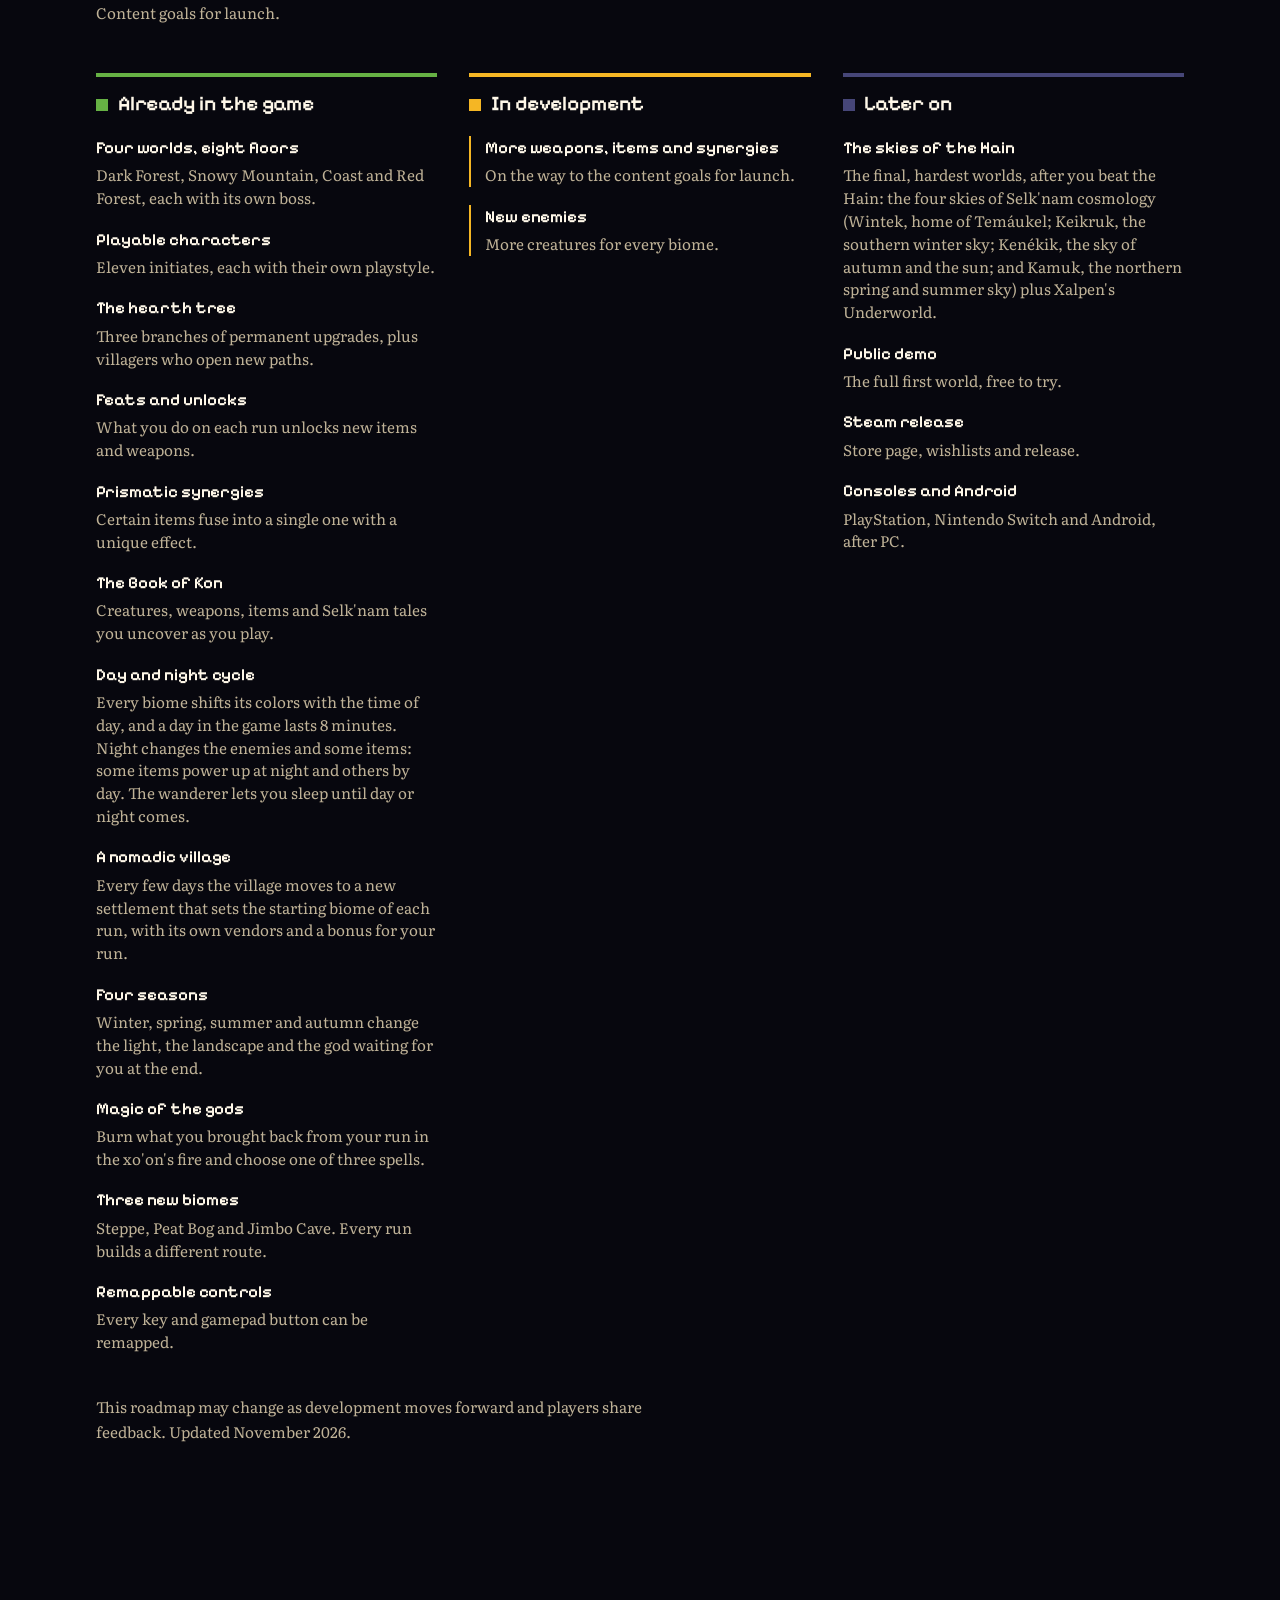
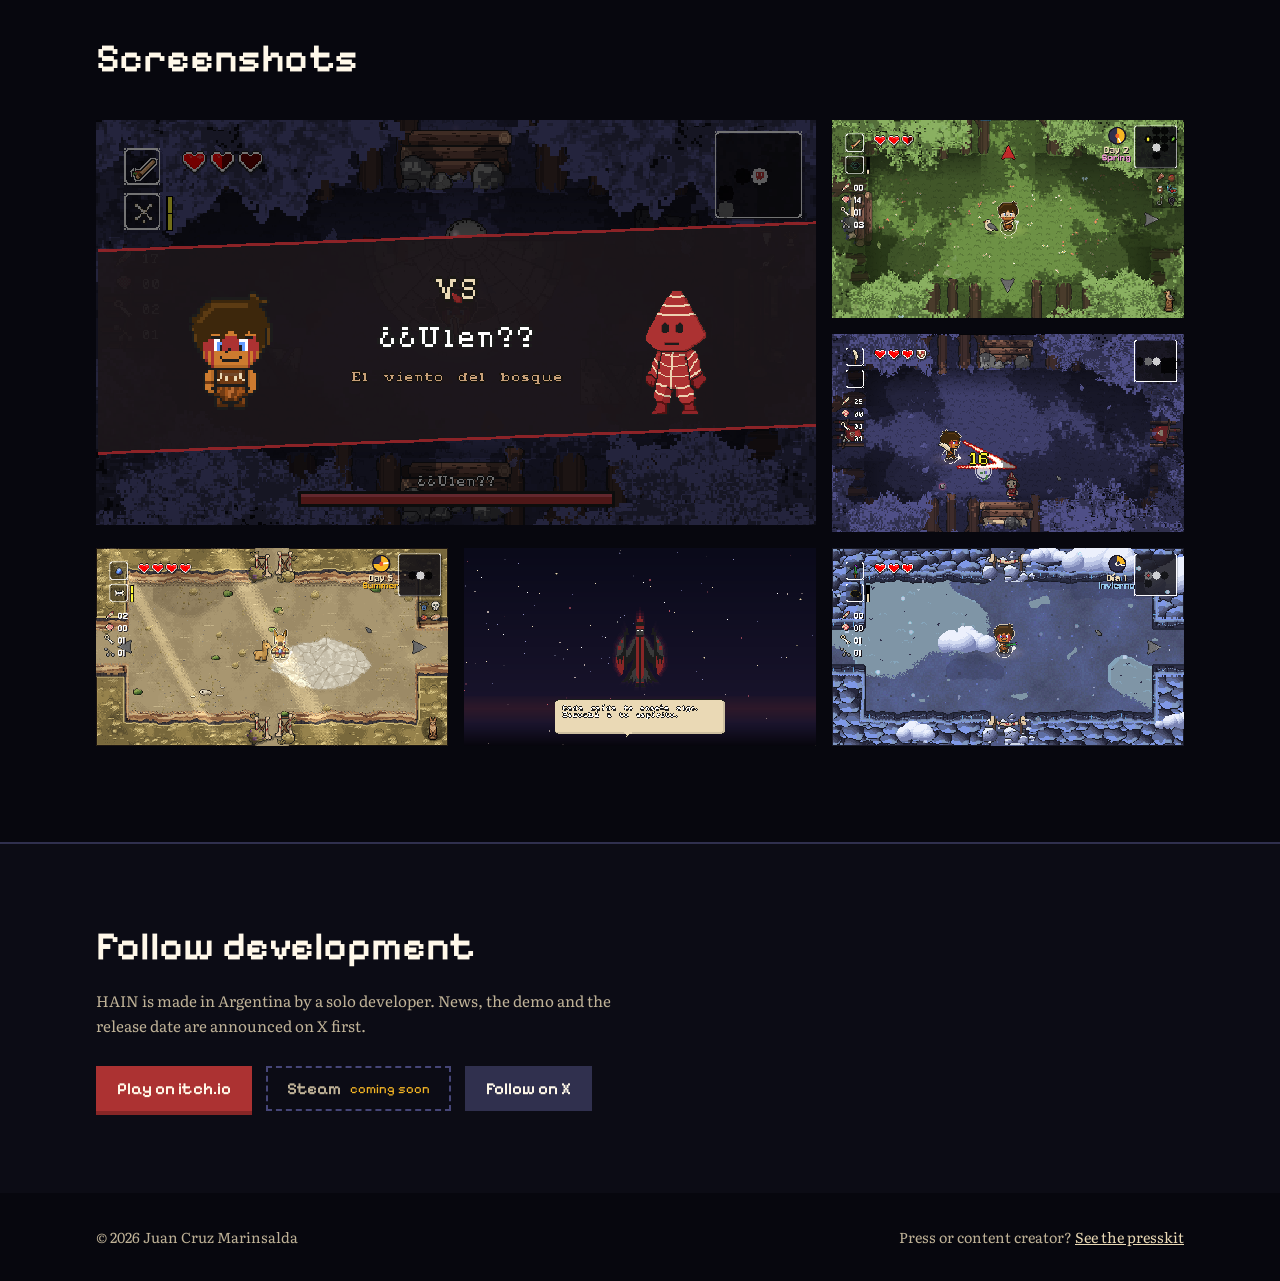
==== commit 49b285e9: "biomas como gif" ====
--- a/index.html
+++ b/index.html
@@ -271,62 +271,82 @@
     <div class="wrap">
       <div class="section-head">
         <h2><span class="es">Cuatro mundos del Hain</span><span class="en">Four worlds of the Hain</span></h2>
-        <p><span class="es">Dos pisos por mundo, y al final de cada uno, un espíritu que te espera.</span><span class="en">Two floors per world, and at the end of each one, a spirit waiting for you.</span></p>
-      </div>
-      <div class="worlds">
-        <article class="world" style="--c: var(--ash)">
-          <div class="scene" data-gif="img/mundo1-bosque.gif" data-size="144 × 96" aria-hidden="true"></div>
-          <span class="num">I</span>
-          <h3><span class="es">Bosque Oscuro</span><span class="en">Dark Forest</span></h3>
-          <span class="boss"><span class="es">Jefe</span><span class="en">Boss</span>: Ulen</span>
-          <p class="desc"><span class="es">Lengas cerradas, Yosi entre los árboles y los primeros Shoorts.</span><span class="en">Dense lenga trees, Yosi between the trunks and the first Shoorts.</span></p>
-        </article>
-        <article class="world" style="--c: var(--sand)">
-          <div class="scene" data-gif="img/mundo2-montana.gif" data-size="144 × 96" aria-hidden="true"></div>
-          <span class="num">II</span>
-          <h3><span class="es">Montaña Nevada</span><span class="en">Snowy Mountain</span></h3>
-          <span class="boss"><span class="es">Jefe</span><span class="en">Boss</span>: Kotaix</span>
-          <p class="desc"><span class="es">Placas de hielo que resbalan y avalanchas que bajan por sus sendas.</span><span class="en">Slippery ice sheets and avalanches rolling down their paths.</span></p>
-        </article>
-        <article class="world" style="--c: var(--indigo)">
-          <div class="scene" data-gif="img/mundo3-costa.gif" data-size="144 × 96" aria-hidden="true"></div>
-          <span class="num">III</span>
-          <h3><span class="es">Costa</span><span class="en">Coast</span></h3>
-          <span class="boss"><span class="es">Jefe</span><span class="en">Boss</span>: Tanu</span>
-          <p class="desc"><span class="es">Marea, olas, hombres lobo marino y la Rey Centolla.</span><span class="en">Tides, waves, sea lion men and the King Crab.</span></p>
-        </article>
-        <article class="world" style="--c: var(--red-hi)">
-          <div class="scene" data-gif="img/mundo4-bosque-rojo.gif" data-size="144 × 96" aria-hidden="true"></div>
-          <span class="num">IV</span>
-          <h3><span class="es">Bosque Rojo</span><span class="en">Red Forest</span></h3>
-          <span class="boss"><span class="es">Jefe</span><span class="en">Boss</span>: Temáukel</span>
-          <p class="desc"><span class="es">Tocones que arden y brasas en el aire. Acá espera el que está arriba.</span><span class="en">Burning stumps and embers in the air. Here waits the one who is above.</span></p>
-        </article>
-      </div>
-      <h3 class="sub-head"><span class="es">Biomas alternativos</span><span class="en">Alternate biomes</span></h3>
-      <p class="note"><span class="es">Los tres primeros mundos pueden tocar en otro bioma, con el mismo jefe. Cada partida arma su propio recorrido.</span><span class="en">The first three worlds can take place in another biome, with the same boss. Every run builds its own route.</span></p>
-      <div class="worlds">
-        <article class="world" style="--c: var(--ochre)">
-          <div class="scene" data-gif="img/mundo-estepa.gif" data-size="144 × 96" aria-hidden="true"></div>
-          <span class="num">I</span>
-          <h3><span class="es">Estepa</span><span class="en">Steppe</span></h3>
-          <span class="boss"><span class="es">Jefe</span><span class="en">Boss</span>: Ulen</span>
-          <p class="desc"><span class="es">Meseta abierta, polvo con viento y fuego. Choiques, honderos y matas ardientes.</span><span class="en">Open plateau, wind-blown dust and fire. Rheas, slingers and burning shrubs.</span></p>
-        </article>
-        <article class="world" style="--c: var(--sand)">
-          <div class="scene" data-gif="img/mundo-jimbo.gif" data-size="144 × 96" aria-hidden="true"></div>
-          <span class="num">II</span>
-          <h3><span class="es">Cueva de Jimbo</span><span class="en">Jimbo Cave</span></h3>
-          <span class="boss"><span class="es">Jefe</span><span class="en">Boss</span>: Kotaix</span>
-          <p class="desc"><span class="es">Una cueva glaciar real de Ushuaia. Murciélagos y bolas de hielo.</span><span class="en">A real glacier cave in Ushuaia. Ice bats and rolling ice balls.</span></p>
-        </article>
-        <article class="world" style="--c: var(--green)">
-          <div class="scene" data-gif="img/mundo-turbal.gif" data-size="144 × 96" aria-hidden="true"></div>
-          <span class="num">III</span>
-          <h3><span class="es">Turbal</span><span class="en">Peat Bog</span></h3>
-          <span class="boss"><span class="es">Jefe</span><span class="en">Boss</span>: Tanu</span>
-          <p class="desc"><span class="es">Suelo blando, agua quieta y veneno. Sapos y jejenes; de noche, luciérnagas.</span><span class="en">Soft ground, still water and poison. Toads and gnats; fireflies at night.</span></p>
-        </article>
+        <p><span class="es">Dos pisos por mundo, y al final de cada uno, un espíritu que te espera. Cada mundo puede tocar en uno de dos biomas, con el mismo jefe, y el paisaje cambia con la hora del día y la estación.</span><span class="en">Two floors per world, and at the end of each one, a spirit waiting for you. Each world can take place in one of two biomes, with the same boss, and the landscape changes with the time of day and the season.</span></p>
+      </div>
+      <div class="biomes">
+      <div class="biome-row">
+        <div class="biome-row-head"><span class="num">I</span><span class="boss"><span class="es">Jefe</span><span class="en">Boss</span>: Ulen</span></div>
+        <div class="biome-pair">
+          <figure class="biome">
+            <div class="shot biome-img" data-img="img/bioma-bosque.gif" data-alt="Bosque Oscuro"><div><span class="es">Próximamente</span><span class="en">Coming soon</span></div></div>
+            <figcaption>
+              <h3><span class="es">Bosque Oscuro</span><span class="en">Dark Forest</span></h3>
+            <span class="biome-cycle"><span class="es">Día, otoño y noche</span><span class="en">Day, autumn and night</span></span>
+              <p><span class="es">Lengas cerradas, Yosi entre los árboles y los primeros Shoorts.</span><span class="en">Dense lenga trees, Yosi between the trunks and the first Shoorts.</span></p>
+            </figcaption>
+          </figure>
+          <figure class="biome">
+            <div class="shot biome-img" data-img="img/bioma-estepa.gif" data-alt="Estepa"><div><span class="es">Próximamente</span><span class="en">Coming soon</span></div></div>
+            <figcaption>
+              <h3><span class="es">Estepa</span><span class="en">Steppe</span></h3>
+            <span class="biome-cycle"><span class="es">Día y noche</span><span class="en">Day and night</span></span>
+              <p><span class="es">Meseta abierta, polvo con viento y fuego. Choiques, honderos y matas ardientes.</span><span class="en">Open plateau, wind-blown dust and fire. Rheas, slingers and burning shrubs.</span></p>
+            </figcaption>
+          </figure>
+        </div>
+      </div>
+      <div class="biome-row">
+        <div class="biome-row-head"><span class="num">II</span><span class="boss"><span class="es">Jefe</span><span class="en">Boss</span>: Kotaix</span></div>
+        <div class="biome-pair">
+          <figure class="biome">
+            <div class="shot biome-img" data-img="img/bioma-montana.gif" data-alt="Montaña Nevada"><div><span class="es">Próximamente</span><span class="en">Coming soon</span></div></div>
+            <figcaption>
+              <h3><span class="es">Montaña Nevada</span><span class="en">Snowy Mountain</span></h3>
+            <span class="biome-cycle"><span class="es">Día y noche</span><span class="en">Day and night</span></span>
+              <p><span class="es">Placas de hielo que resbalan y avalanchas que bajan por sus sendas.</span><span class="en">Slippery ice sheets and avalanches rolling down their paths.</span></p>
+            </figcaption>
+          </figure>
+          <figure class="biome">
+            <div class="shot biome-img" data-img="img/bioma-jimbo.png" data-alt="Cueva de Jimbo"><div><span class="es">Próximamente</span><span class="en">Coming soon</span></div></div>
+            <figcaption>
+              <h3><span class="es">Cueva de Jimbo</span><span class="en">Jimbo Cave</span></h3>
+              <p><span class="es">Una cueva glaciar real de Ushuaia. Murciélagos y bolas de hielo.</span><span class="en">A real glacier cave in Ushuaia. Ice bats and rolling ice balls.</span></p>
+            </figcaption>
+          </figure>
+        </div>
+      </div>
+      <div class="biome-row">
+        <div class="biome-row-head"><span class="num">III</span><span class="boss"><span class="es">Jefe</span><span class="en">Boss</span>: Tanu</span></div>
+        <div class="biome-pair">
+          <figure class="biome">
+            <div class="shot biome-img" data-img="img/bioma-costa.gif" data-alt="Costa"><div><span class="es">Próximamente</span><span class="en">Coming soon</span></div></div>
+            <figcaption>
+              <h3><span class="es">Costa</span><span class="en">Coast</span></h3>
+            <span class="biome-cycle"><span class="es">Día y noche</span><span class="en">Day and night</span></span>
+              <p><span class="es">Marea, olas, hombres lobo marino y la Rey Centolla.</span><span class="en">Tides, waves, sea lion men and the King Crab.</span></p>
+            </figcaption>
+          </figure>
+          <figure class="biome">
+            <div class="shot biome-img" data-img="img/bioma-turbal.gif" data-alt="Turbal"><div><span class="es">Próximamente</span><span class="en">Coming soon</span></div></div>
+            <figcaption>
+              <h3><span class="es">Turbal</span><span class="en">Peat Bog</span></h3>
+            <span class="biome-cycle"><span class="es">Día y noche</span><span class="en">Day and night</span></span>
+              <p><span class="es">Suelo blando, agua quieta y veneno. Sapos y jejenes; de noche, luciérnagas.</span><span class="en">Soft ground, still water and poison. Toads and gnats; fireflies at night.</span></p>
+            </figcaption>
+          </figure>
+        </div>
+      </div>
+      <div class="biome-row">
+        <div class="biome-row-head"><span class="num">IV</span><span class="boss"><span class="es">Jefe</span><span class="en">Boss</span>: Temáukel</span></div>
+        <figure class="biome biome-wide soon-card">
+          <div class="shot biome-img"><div><span class="es">Próximamente</span><span class="en">Coming soon</span></div></div>
+          <figcaption>
+            <h3><span class="es">Bosque Rojo</span><span class="en">Red Forest</span></h3>
+            <span class="biome-cycle"><span class="es">En rediseño</span><span class="en">Being redesigned</span></span>
+            <p><span class="es">El último mundo del Hain. Acá espera el que está arriba.</span><span class="en">The last world of the Hain. Here waits the one who is above.</span></p>
+          </figcaption>
+        </figure>
+      </div>
       </div>
       <h3 class="sub-head"><span class="es">Los cielos del Hain</span><span class="en">The skies of the Hain</span></h3>
       <p class="note"><span class="es">Los mundos finales y más difíciles, después de vencer el Hain: los cuatro cielos de la cosmología selk'nam y el Inframundo de Xalpen.</span><span class="en">The final and hardest worlds, after you beat the Hain: the four skies of Selk'nam cosmology and Xalpen's Underworld.</span></p>
--- a/style.css
+++ b/style.css
@@ -176,6 +176,22 @@
 .chars-note { margin-top: 1.5rem; }
 .pk .chars { grid-template-columns: minmax(0, 1fr); }
 
+/* Biomas */
+.biomes { display: grid; gap: 2.75rem; }
+.biome-row { display: grid; gap: 1rem; }
+.biome-row-head { display: flex; align-items: baseline; gap: 1rem; border-bottom: 2px solid var(--sky); padding-bottom: .5rem; }
+.biome-row-head .num { font-family: var(--display); font-size: 1.6rem; color: var(--bone); line-height: 1; }
+.biome-row-head .boss { font-family: var(--display); color: var(--ochre); font-size: 1rem; }
+.biome-pair { display: grid; grid-template-columns: repeat(2, minmax(0, 1fr)); gap: 1.25rem; }
+.biome { margin: 0; display: grid; gap: .8rem; align-content: start; min-width: 0; }
+.biome-img.shot { aspect-ratio: 16 / 9; padding: 0; }
+.biome-img.shot.has-img img { object-fit: cover; }
+.biome figcaption { display: grid; gap: .35rem; }
+.biome figcaption h3 { font-size: 1.3rem; }
+.biome figcaption p { color: var(--ash); font-size: .98rem; max-width: 52ch; }
+.biome-cycle { justify-self: start; font-family: var(--display); font-size: .82rem; color: var(--ochre); }
+.biome-wide .biome-img.shot { aspect-ratio: 6 / 1; }
+
 /* Próximamente */
 .sub-head { margin-top: 3.5rem; margin-bottom: .5rem; font-size: 1.5rem; }
 .sub-head + .note { margin-bottom: 1.5rem; }
@@ -271,6 +287,8 @@
   .facts { position: static; }
 }
 @media (max-width: 640px) {
+  .biome-pair { grid-template-columns: minmax(0, 1fr); }
+  .biome-wide .biome-img.shot { aspect-ratio: 3 / 1; }
   .features, .worlds, .worlds-five, .shots, .pk-shots, .pk-art { grid-template-columns: minmax(0, 1fr); }
   .pk-promo { grid-template-columns: repeat(2, minmax(0, 1fr)); }
   .shots .shot:first-child { grid-column: auto; grid-row: auto; }
